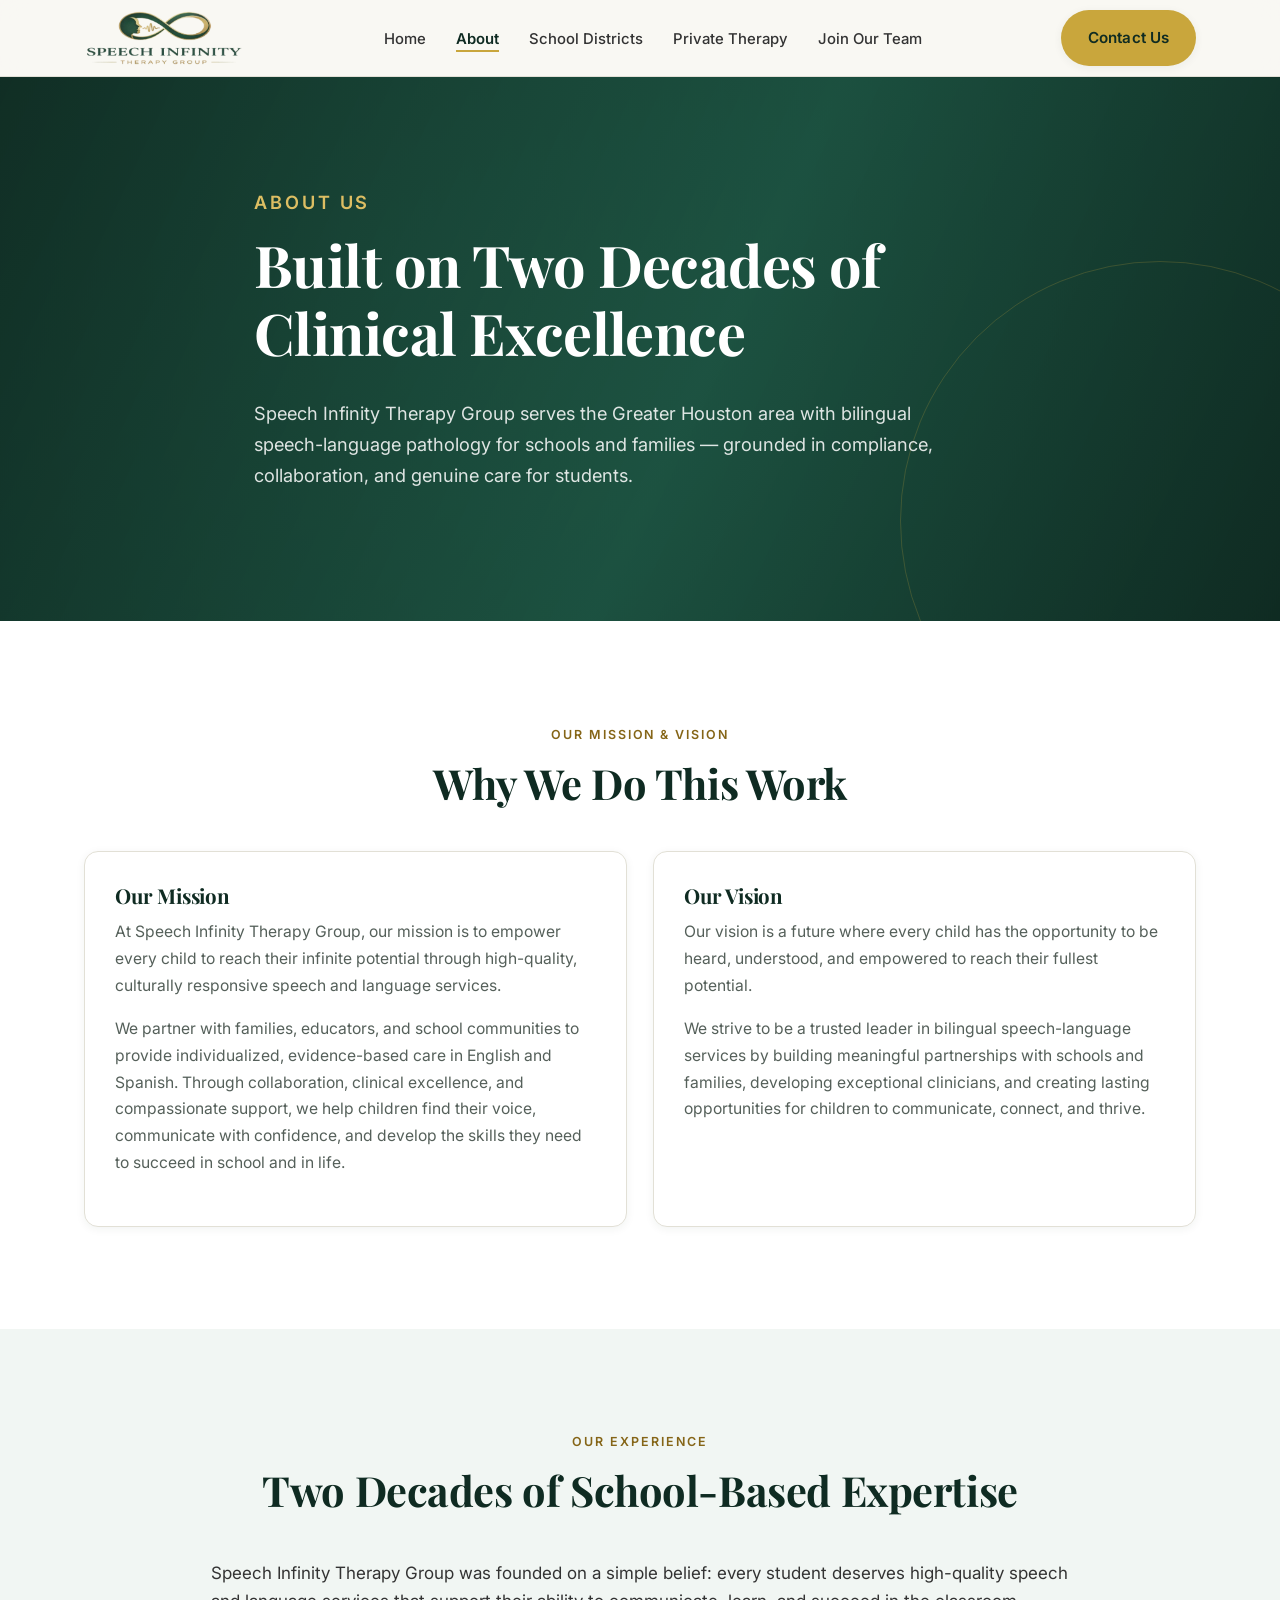
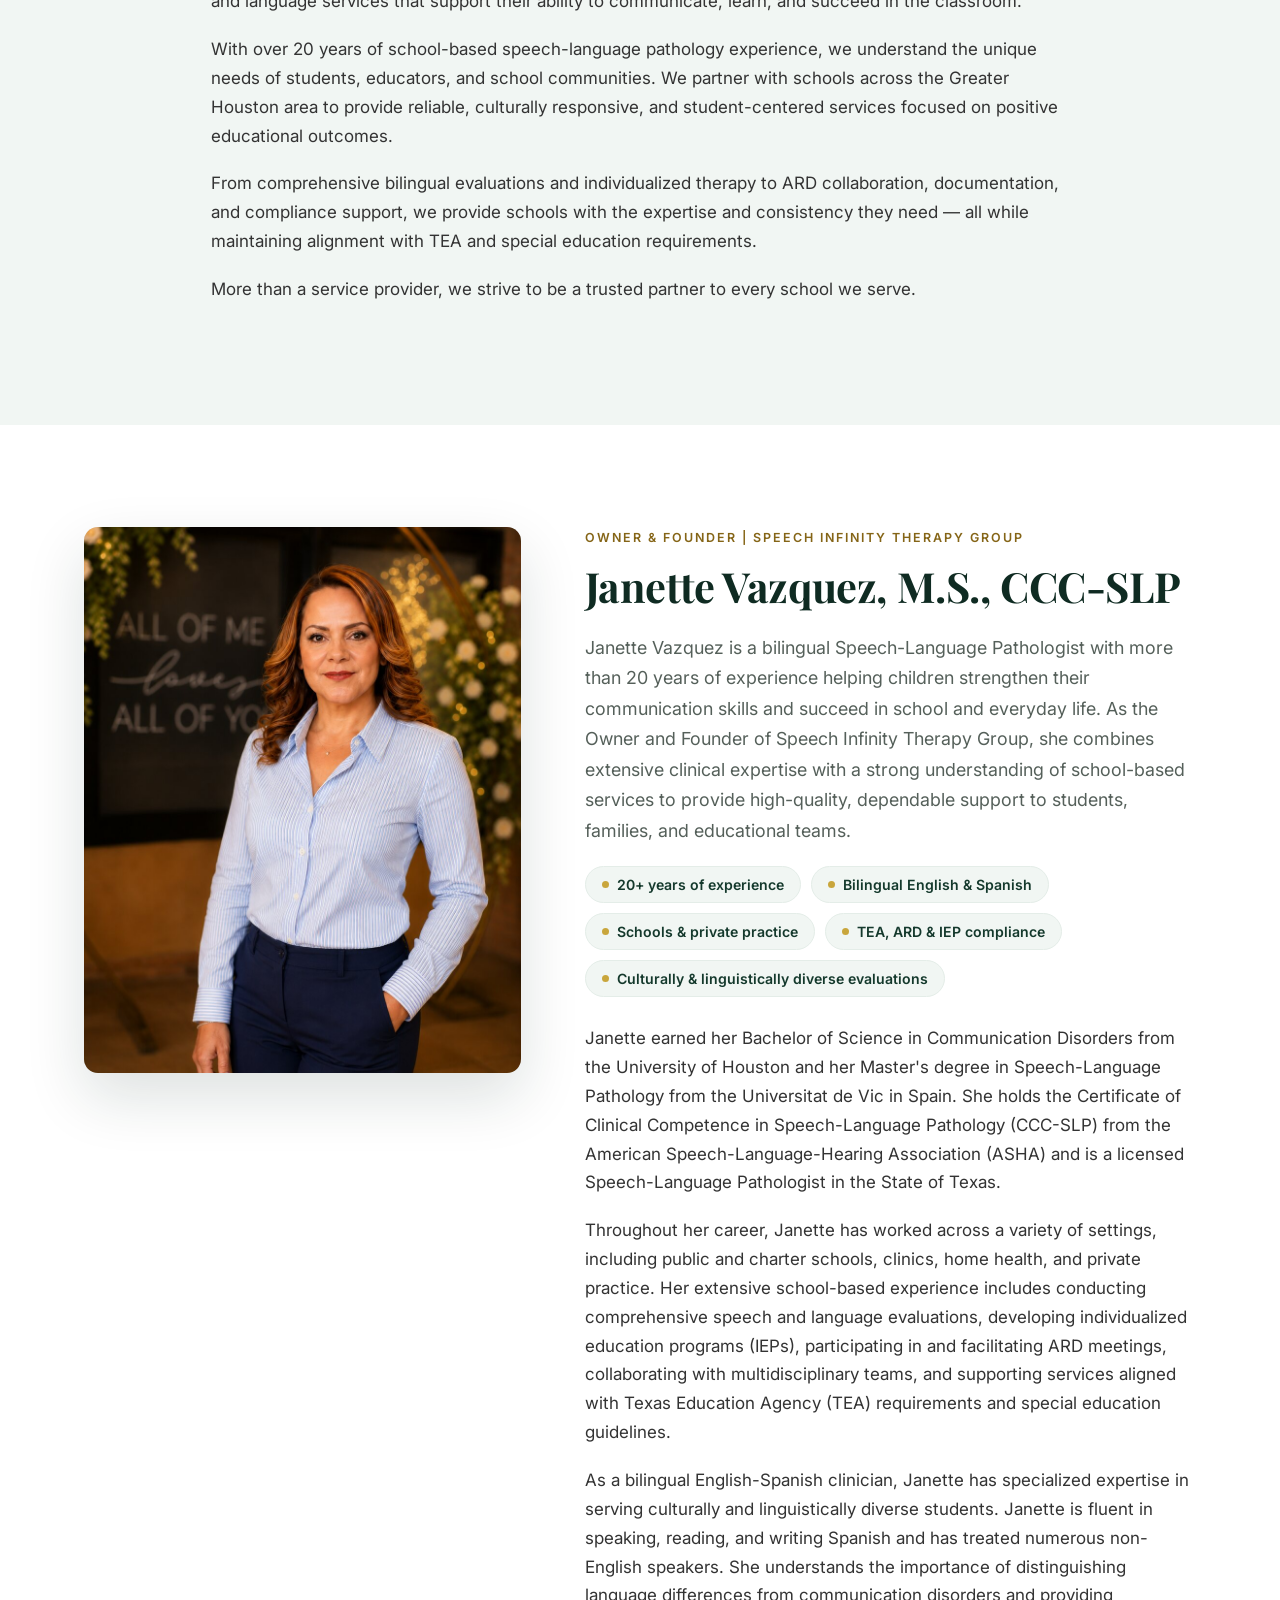
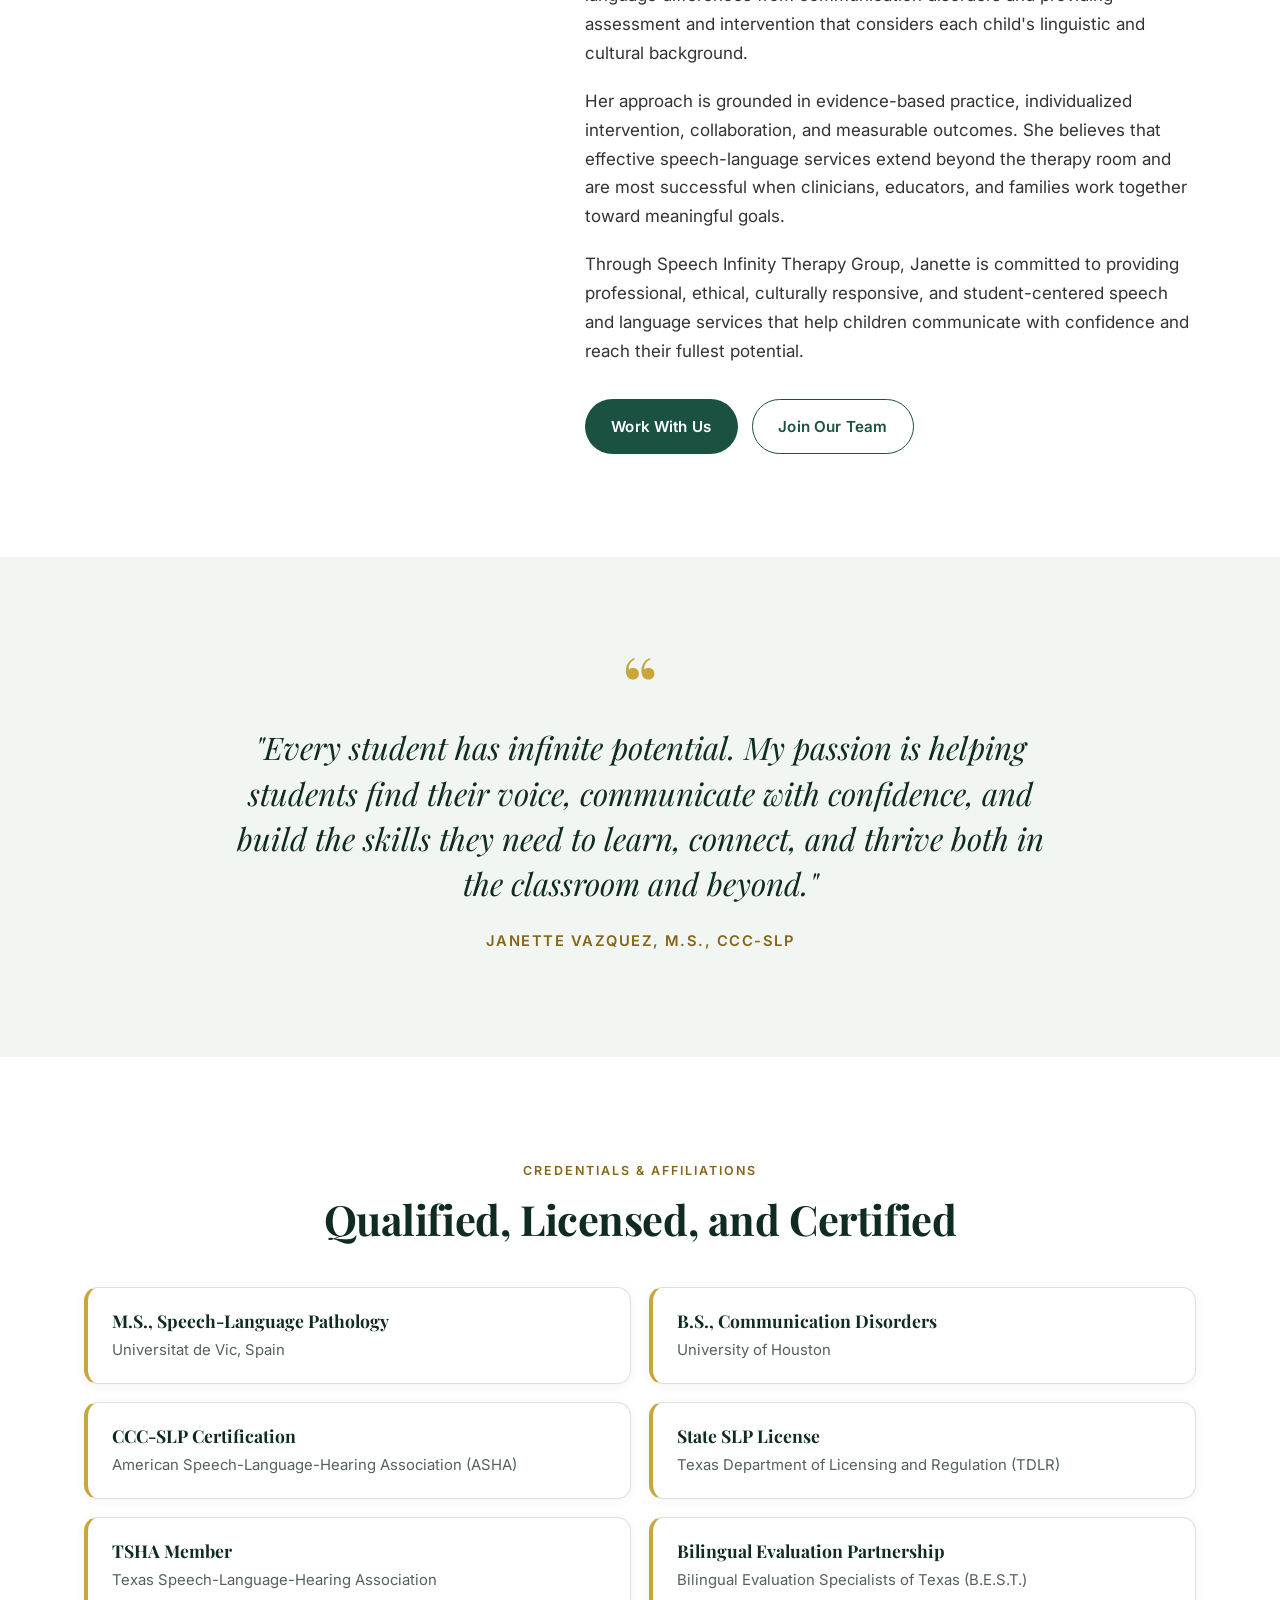
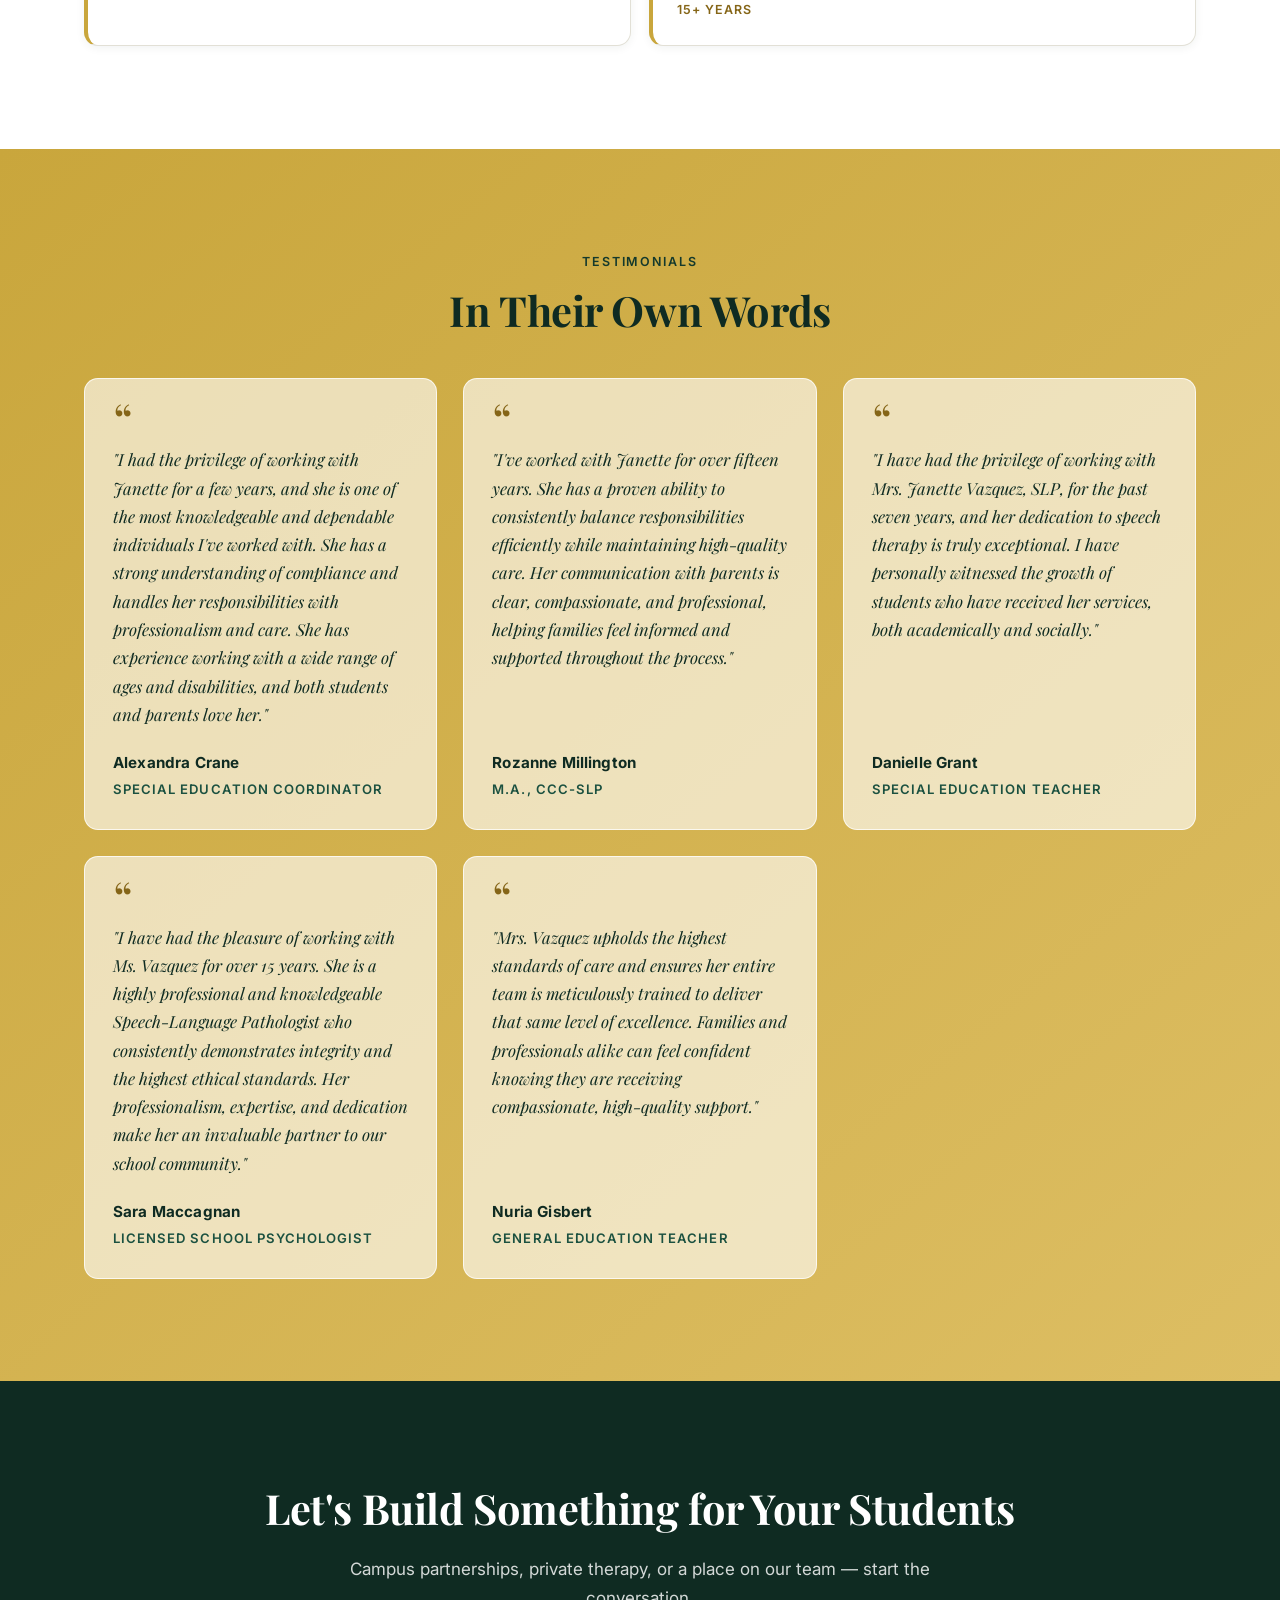
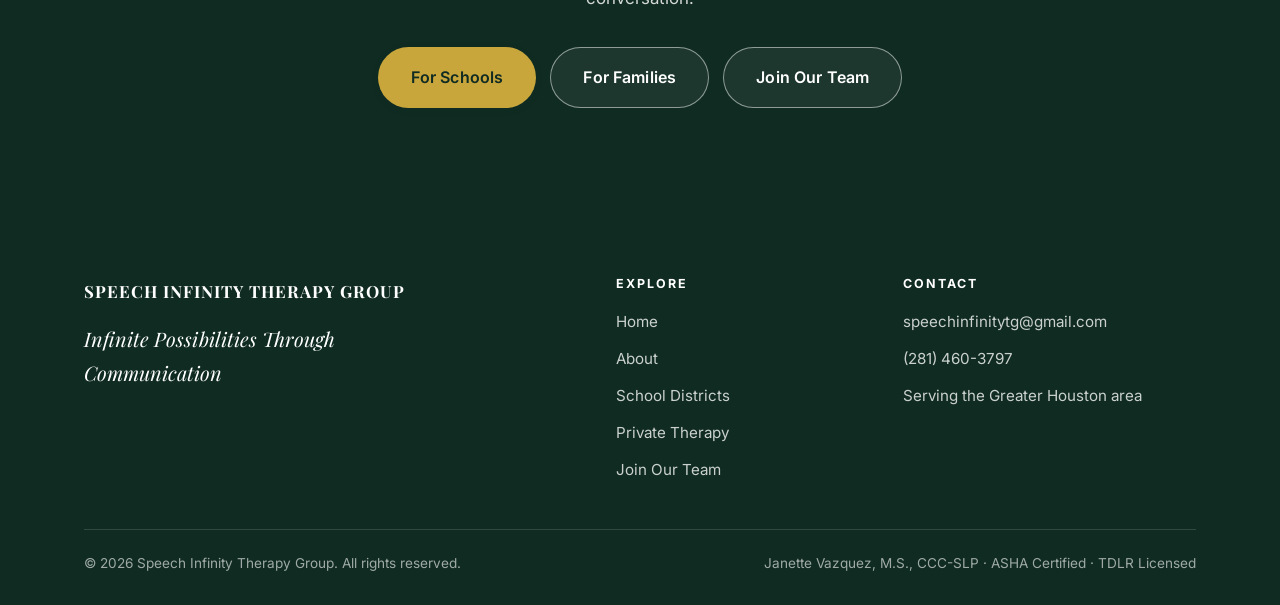
==== about.html @ bcc9a024 "Polish the About page and fix site-wide accessibility defects Works through the client's About-page " ====
<!DOCTYPE html>
<html lang="en">
<head>
<meta charset="utf-8">
<meta name="viewport" content="width=device-width, initial-scale=1">
<title>About &amp; Meet the Founder | Speech Infinity Therapy Group</title>
<meta name="description" content="Meet Janette Vazquez, M.S., CCC-SLP — owner and founder of Speech Infinity Therapy Group, a bilingual speech-language pathologist with 20+ years of school and private practice experience in Houston.">
<link rel="canonical" href="https://speechinfinitytg.com/about.html">
<meta property="og:type" content="website">
<meta property="og:site_name" content="Speech Infinity Therapy Group">
<meta property="og:title" content="About &amp; Meet the Founder | Speech Infinity Therapy Group">
<meta property="og:description" content="Meet Janette Vazquez, M.S., CCC-SLP — owner and founder of Speech Infinity Therapy Group, a bilingual speech-language pathologist with 20+ years of school and private practice experience in Houston.">
<meta property="og:url" content="https://speechinfinitytg.com/about.html">
<meta property="og:image" content="https://speechinfinitytg.com/images/social-card.png">
<meta property="og:image:width" content="1200">
<meta property="og:image:height" content="630">
<meta property="og:locale" content="en_US">
<meta name="twitter:card" content="summary_large_image">
<meta name="twitter:title" content="About &amp; Meet the Founder | Speech Infinity Therapy Group">
<meta name="twitter:description" content="Meet Janette Vazquez, M.S., CCC-SLP — owner and founder of Speech Infinity Therapy Group, a bilingual speech-language pathologist with 20+ years of school and private practice experience in Houston.">
<meta name="twitter:image" content="https://speechinfinitytg.com/images/social-card.png">
<meta name="theme-color" content="#0F2B22">
<link rel="icon" href="images/favicon.png" type="image/png">
<link rel="apple-touch-icon" href="images/favicon.png">
<link rel="preconnect" href="https://fonts.googleapis.com">
<link rel="preconnect" href="https://fonts.gstatic.com" crossorigin>
<link href="https://fonts.googleapis.com/css2?family=Playfair+Display:wght@500;600;700&family=Inter:wght@400;500;600;700&display=swap" rel="stylesheet">
<link rel="stylesheet" href="css/style.css">
</head>
<body>

<a class="skip-link" href="#main">Skip to main content</a>

<header class="site-header">
  <div class="wrap nav">
    <a class="brand brand-logo" href="index.html">
      <img src="images/logo.png" alt="Speech Infinity Therapy Group">
      <span class="brand-text">
        <span class="brand-name">Speech Infinity</span>
        <span class="brand-sub">Therapy Group</span>
      </span>
    </a>
    <nav aria-label="Main"><ul class="nav-links" id="navLinks">
      <li><a href="index.html">Home</a></li>
      <li><a href="about.html" class="active" aria-current="page">About</a></li>
      <li><a href="schools.html">School Districts</a></li>
      <li><a href="private.html">Private Therapy</a></li>
      <li><a href="careers.html">Join Our Team</a></li>
      <li class="mobile-cta"><a href="schools.html#contact">Contact Us</a></li>
    </ul></nav>
    <div class="nav-cta">
      <a href="schools.html#contact" class="btn btn-gold">Contact Us</a>
      <button class="hamburger" id="hamburger" aria-label="Toggle navigation" aria-expanded="false">
        <span></span><span></span><span></span>
      </button>
    </div>
  </div>
</header>

<main id="main" tabindex="-1">

  <section class="hero page-hero">
    <div class="wrap hero-inner">
      <p class="eyebrow">About Us</p>
      <h1>Built on Two Decades of Clinical Excellence</h1>
      <p>Speech Infinity Therapy Group serves the Greater Houston area with bilingual speech-language pathology
        for schools and families — grounded in compliance, collaboration, and genuine care for students.</p>
    </div>
  </section>

  <!-- MISSION & VISION -->
  <section class="bg-white">
    <div class="wrap">
      <div class="section-head center">
        <p class="eyebrow">Our Mission &amp; Vision</p>
        <h2>Why We Do This Work</h2>
      </div>
      <div class="grid grid-2">
        <article class="card reveal">
          <h3>Our Mission</h3>
          <p>At Speech Infinity Therapy Group, our mission is to empower every child to reach their infinite
            potential through high-quality, culturally responsive speech and language services.</p>
          <p>We partner with families, educators, and school communities to provide individualized,
            evidence-based care in English and Spanish. Through collaboration, clinical excellence, and
            compassionate support, we help children find their voice, communicate with confidence, and develop
            the skills they need to succeed in school and in life.</p>
        </article>
        <article class="card reveal">
          <h3>Our Vision</h3>
          <p>Our vision is a future where every child has the opportunity to be heard, understood, and empowered
            to reach their fullest potential.</p>
          <p>We strive to be a trusted leader in bilingual speech-language services by building meaningful
            partnerships with schools and families, developing exceptional clinicians, and creating lasting
            opportunities for children to communicate, connect, and thrive.</p>
        </article>
      </div>
    </div>
  </section>

  <!-- SCHOOL-BASED EXPERTISE -->
  <section class="bg-mint">
    <div class="wrap">
      <div class="section-head center">
        <p class="eyebrow">Our Experience</p>
        <h2>Two Decades of School-Based Expertise</h2>
      </div>
      <div class="prose reveal">
        <p>Speech Infinity Therapy Group was founded on a simple belief: every student deserves high-quality
          speech and language services that support their ability to communicate, learn, and succeed in the
          classroom.</p>
        <p>With over 20 years of school-based speech-language pathology experience, we understand the unique
          needs of students, educators, and school communities. We partner with schools across the Greater
          Houston area to provide reliable, culturally responsive, and student-centered services focused on
          positive educational outcomes.</p>
        <p>From comprehensive bilingual evaluations and individualized therapy to ARD collaboration,
          documentation, and compliance support, we provide schools with the expertise and consistency they
          need — all while maintaining alignment with TEA and special education requirements.</p>
        <p>More than a service provider, we strive to be a trusted partner to every school we serve.</p>
      </div>
    </div>
  </section>

  <!-- FOUNDER SPOTLIGHT -->
  <section class="bg-white">
    <div class="wrap split split-top">
      <div class="portrait reveal">
        <img src="images/janette-vazquez-portrait.jpg" width="900" height="1125" loading="lazy" decoding="async" alt="Janette Vazquez, M.S., CCC-SLP, owner and founder of Speech Infinity Therapy Group">
      </div>
      <div class="reveal">
        <p class="eyebrow">Owner &amp; Founder | Speech Infinity Therapy Group</p>
        <h2>Janette Vazquez, M.S., CCC-SLP</h2>
        <p class="lede">Janette Vazquez is a bilingual Speech-Language Pathologist with more than 20 years of
          experience helping children strengthen their communication skills and succeed in school and everyday
          life. As the Owner and Founder of Speech Infinity Therapy Group, she combines extensive clinical
          expertise with a strong understanding of school-based services to provide high-quality, dependable
          support to students, families, and educational teams.</p>
        <ul class="cred-highlights">
          <li>20+ years of experience</li>
          <li>Bilingual English &amp; Spanish</li>
          <li>Schools &amp; private practice</li>
          <li>TEA, ARD &amp; IEP compliance</li>
          <li>Culturally &amp; linguistically diverse evaluations</li>
        </ul>
        <p>Janette earned her Bachelor of Science in Communication Disorders from the University of Houston and
          her Master's degree in Speech-Language Pathology from the Universitat de Vic in Spain. She holds the
          Certificate of Clinical Competence in Speech-Language Pathology (CCC-SLP) from the American
          Speech-Language-Hearing Association (ASHA) and is a licensed Speech-Language Pathologist in the State
          of Texas.</p>
        <p>Throughout her career, Janette has worked across a variety of settings, including public and charter
          schools, clinics, home health, and private practice. Her extensive school-based experience includes
          conducting comprehensive speech and language evaluations, developing individualized education programs
          (IEPs), participating in and facilitating ARD meetings, collaborating with multidisciplinary teams, and
          supporting services aligned with Texas Education Agency (TEA) requirements and special education
          guidelines.</p>
        <p>As a bilingual English-Spanish clinician, Janette has specialized expertise in serving culturally and
          linguistically diverse students. Janette is fluent in speaking, reading, and writing Spanish and has
          treated numerous non-English speakers. She understands the importance of distinguishing language
          differences from communication disorders and providing assessment and intervention that considers each
          child's linguistic and cultural background.</p>
        <p>Her approach is grounded in evidence-based practice, individualized intervention, collaboration, and
          measurable outcomes. She believes that effective speech-language services extend beyond the therapy
          room and are most successful when clinicians, educators, and families work together toward meaningful
          goals.</p>
        <p>Through Speech Infinity Therapy Group, Janette is committed to providing professional, ethical,
          culturally responsive, and student-centered speech and language services that help children communicate
          with confidence and reach their fullest potential.</p>
        <div class="hero-ctas">
          <a href="schools.html#contact" class="btn btn-green">Work With Us</a>
          <a href="careers.html" class="btn btn-outline">Join Our Team</a>
        </div>
      </div>
    </div>
  </section>

  <!-- QUOTE -->
  <section class="bg-mint">
    <div class="wrap quote">
      <blockquote>"Every student has infinite potential. My passion is helping students find their voice,
        communicate with confidence, and build the skills they need to learn, connect, and thrive both in the
        classroom and beyond."</blockquote>
      <cite>Janette Vazquez, M.S., CCC-SLP</cite>
    </div>
  </section>

  <!-- CREDENTIALS -->
  <section class="bg-white">
    <div class="wrap">
      <div class="section-head center">
        <p class="eyebrow">Credentials &amp; Affiliations</p>
        <h2>Qualified, Licensed, and Certified</h2>
      </div>
      <ul class="creds">
        <li class="reveal">
          <span class="cred-name">M.S., Speech-Language Pathology</span>
          <span class="cred-issuer">Universitat de Vic, Spain</span>
        </li>
        <li class="reveal">
          <span class="cred-name">B.S., Communication Disorders</span>
          <span class="cred-issuer">University of Houston</span>
        </li>
        <li class="reveal">
          <span class="cred-name">CCC-SLP Certification</span>
          <span class="cred-issuer">American Speech-Language-Hearing Association (ASHA)</span>
        </li>
        <li class="reveal">
          <span class="cred-name">State SLP License</span>
          <span class="cred-issuer">Texas Department of Licensing and Regulation (TDLR)</span>
        </li>
        <li class="reveal">
          <span class="cred-name">TSHA Member</span>
          <span class="cred-issuer">Texas Speech-Language-Hearing Association</span>
        </li>
        <li class="reveal">
          <span class="cred-name">Bilingual Evaluation Partnership</span>
          <span class="cred-issuer">Bilingual Evaluation Specialists of Texas (B.E.S.T.)</span>
          <span class="cred-note">15+ years</span>
        </li>
      </ul>
    </div>
  </section>

  <!-- TESTIMONIALS -->
  <section id="testimonials" class="bg-gold">
    <div class="wrap">
      <div class="section-head center">
        <p class="eyebrow">Testimonials</p>
        <h2>In Their Own Words</h2>
      </div>
      <div class="testimonial-grid">
        <blockquote class="testimonial reveal">
          <p>"I had the privilege of working with Janette for a few years, and she is one of the most knowledgeable
            and dependable individuals I've worked with. She has a strong understanding of compliance and handles
            her responsibilities with professionalism and care. She has experience working with a wide range of
            ages and disabilities, and both students and parents love her."</p>
          <footer><span class="t-name">Alexandra Crane</span><span class="t-role">Special Education Coordinator</span></footer>
        </blockquote>

        <blockquote class="testimonial reveal">
          <p>"I've worked with Janette for over fifteen years. She has a proven ability to consistently balance
            responsibilities efficiently while maintaining high-quality care. Her communication with parents is
            clear, compassionate, and professional, helping families feel informed and supported throughout the
            process."</p>
          <footer><span class="t-name">Rozanne Millington</span><span class="t-role">M.A., CCC-SLP</span></footer>
        </blockquote>

        <blockquote class="testimonial reveal">
          <p>"I have had the privilege of working with Mrs. Janette Vazquez, SLP, for the past seven years, and
            her dedication to speech therapy is truly exceptional. I have personally witnessed the growth of
            students who have received her services, both academically and socially."</p>
          <footer><span class="t-name">Danielle Grant</span><span class="t-role">Special Education Teacher</span></footer>
        </blockquote>

        <blockquote class="testimonial reveal">
          <p>"I have had the pleasure of working with Ms. Vazquez for over 15 years. She is a highly professional
            and knowledgeable Speech-Language Pathologist who consistently demonstrates integrity and the highest
            ethical standards. Her professionalism, expertise, and dedication make her an invaluable partner to
            our school community."</p>
          <footer><span class="t-name">Sara Maccagnan</span><span class="t-role">Licensed School Psychologist</span></footer>
        </blockquote>


        <blockquote class="testimonial reveal">
          <p>"Mrs. Vazquez upholds the highest standards of care and ensures her entire team is meticulously
            trained to deliver that same level of excellence. Families and professionals alike can feel confident
            knowing they are receiving compassionate, high-quality support."</p>
          <footer><span class="t-name">Nuria Gisbert</span><span class="t-role">General Education Teacher</span></footer>
        </blockquote>
      </div>
    </div>
  </section>

  <section class="bg-green cta-band">
    <div class="wrap">
      <h2>Let's Build Something for Your Students</h2>
      <p>Campus partnerships, private therapy, or a place on our team — start the conversation.</p>
      <div class="hero-ctas">
        <a href="schools.html#contact" class="btn btn-gold btn-lg">For Schools</a>
        <a href="private.html#contact" class="btn btn-ghost-light btn-lg">For Families</a>
        <a href="careers.html" class="btn btn-ghost-light btn-lg">Join Our Team</a>
      </div>
    </div>
  </section>

</main>

<footer class="site-footer">
  <div class="wrap">
    <div class="footer-grid">
      <div class="footer-brand">
        <span class="brand-name">Speech Infinity Therapy Group</span>
        <p class="footer-slogan">Infinite Possibilities Through Communication</p>
      </div>
      <div>
        <h2 class="footer-head">Explore</h2>
        <ul>
          <li><a href="index.html">Home</a></li>
          <li><a href="about.html">About</a></li>
          <li><a href="schools.html">School Districts</a></li>
          <li><a href="private.html">Private Therapy</a></li>
          <li><a href="careers.html">Join Our Team</a></li>
        </ul>
      </div>
      <div>
        <h2 class="footer-head">Contact</h2>
        <ul>
          <li><a href="mailto:speechinfinitytg@gmail.com">speechinfinitytg@gmail.com</a></li>
          <li><a href="tel:+12814603797">(281) 460-3797</a></li>
          <li>Serving the Greater Houston area</li>
        </ul>
      </div>
    </div>
    <div class="footer-bottom">
      <span>&copy; <span data-year></span> Speech Infinity Therapy Group. All rights reserved.</span>
      <span>Janette Vazquez, M.S., CCC-SLP · ASHA Certified · TDLR Licensed</span>
    </div>
  </div>
</footer>

<script src="js/main.js"></script>
<!-- Cloudflare Web Analytics -->
<script defer src="https://static.cloudflareinsights.com/beacon.min.js" data-cf-beacon='{"token": "REPLACE_WITH_CF_ANALYTICS_TOKEN"}'></script>
</body>
</html>
---- css/style.css ----
/* ============================================================
   Speech Infinity Therapy Group — global design system
   Green / Gold / Cream · serif headings · sans body
   ============================================================ */

:root {
  --green-900: #0F2B22;
  --green-800: #14392C;
  --green-700: #1B5140;
  --green-600: #256B54;
  --green-100: #E4EDE8;
  --green-050: #F1F6F3;

  /* lighter teal — used for the home hero */
  --teal-700: #1F6B63;
  --teal-600: #2A8079;
  --teal-500: #36978D;

  --gold-600: #A88326;
  /* --gold-600 is only 3.5:1 on white; this is the darkest brand gold that clears
     4.5:1 on white, cream, and mint, so all small gold text uses it */
  --gold-text: #856517;
  --gold-500: #C9A63C;
  --gold-400: #DDBE63;
  --gold-100: #F6EDD6;

  --cream: #F9F8F3;
  --white: #FFFFFF;
  --charcoal: #333333;
  --charcoal-soft: #55605A;
  --line: #E2E0D6;

  --serif: "Playfair Display", Georgia, "Times New Roman", serif;
  --sans: "Inter", -apple-system, BlinkMacSystemFont, "Segoe UI", Roboto, sans-serif;

  --wrap: 1160px;
  --radius: 14px;
  --shadow-sm: 0 2px 10px rgba(15, 43, 34, .06);
  --shadow-md: 0 10px 30px rgba(15, 43, 34, .10);
  --shadow-lg: 0 24px 60px rgba(15, 43, 34, .14);
  --ease: cubic-bezier(.22, .61, .36, 1);
}

/* ---------- reset ---------- */
*, *::before, *::after { box-sizing: border-box; }
html { scroll-behavior: smooth; -webkit-text-size-adjust: 100%; }
body {
  margin: 0;
  background: var(--cream);
  color: var(--charcoal);
  font-family: var(--sans);
  font-size: 17px;
  line-height: 1.7;
  -webkit-font-smoothing: antialiased;
}
img { max-width: 100%; display: block; }
a { color: var(--green-700); text-decoration: none; }
a:hover { color: var(--gold-text); }

/* Long unbroken strings (emails, organisation names) must never widen a column
   and start the page scrolling sideways. */
p, li, td, th, blockquote, footer, cite { overflow-wrap: break-word; }

/* ---------- focus visibility ----------
   Keyboard users need to see where they are. One ring, gold on light surfaces,
   flipped to cream where gold would sit on gold. */
:focus-visible {
  outline: 3px solid var(--gold-500);
  outline-offset: 3px;
  border-radius: 4px;
}
.bg-gold :focus-visible { outline-color: var(--green-900); }
.hero :focus-visible, .bg-green :focus-visible, .site-footer :focus-visible { outline-color: var(--gold-400); }

.skip-link {
  position: absolute;
  left: 12px;
  top: -60px;
  z-index: 200;
  background: var(--green-900);
  color: #fff;
  font-weight: 600;
  font-size: .95rem;
  padding: .7rem 1.2rem;
  border-radius: 0 0 10px 10px;
  transition: top .2s var(--ease);
}
.skip-link:focus { top: 0; color: #fff; }

h1, h2, h3, h4 {
  font-family: var(--serif);
  color: var(--green-900);
  line-height: 1.18;
  margin: 0 0 .55em;
  font-weight: 700;
  letter-spacing: -.01em;
}
h1 { font-size: clamp(2.2rem, 5vw, 3.6rem); }
h2 { font-size: clamp(1.75rem, 3.4vw, 2.6rem); }
h3 { font-size: 1.28rem; }
p  { margin: 0 0 1.1em; }

.wrap { width: 100%; max-width: var(--wrap); margin: 0 auto; padding: 0 24px; }
.center { text-align: center; }
.lede { font-size: 1.12rem; color: var(--charcoal-soft); max-width: 66ch; }
.center .lede { margin-left: auto; margin-right: auto; }

.eyebrow {
  font-family: var(--sans);
  font-size: .78rem;
  font-weight: 600;
  letter-spacing: .16em;
  text-transform: uppercase;
  color: var(--gold-text);
  margin: 0 0 .8rem;
}

section { padding: clamp(56px, 8vw, 104px) 0; }
.section-head { max-width: 760px; margin-bottom: 44px; }
.section-head.center { margin-left: auto; margin-right: auto; }

/* ---------- buttons ---------- */
.btn {
  display: inline-flex;
  align-items: center;
  justify-content: center;
  gap: .5rem;
  font-family: var(--sans);
  font-size: .95rem;
  font-weight: 600;
  letter-spacing: .01em;
  padding: .85rem 1.6rem;
  border-radius: 999px;
  border: 1.5px solid transparent;
  cursor: pointer;
  transition: transform .25s var(--ease), background .25s var(--ease),
              color .25s var(--ease), border-color .25s var(--ease), box-shadow .25s var(--ease);
}
.btn:hover { transform: translateY(-2px); }
.btn-gold { background: var(--gold-500); color: var(--green-900); box-shadow: var(--shadow-sm); }
.btn-gold:hover { background: var(--gold-400); color: var(--green-900); box-shadow: var(--shadow-md); }
.btn-green { background: var(--green-700); color: #fff; }
.btn-green:hover { background: var(--green-600); color: #fff; }
.btn-outline { border-color: var(--green-700); color: var(--green-700); background: transparent; }
.btn-outline:hover { background: var(--green-700); color: #fff; }
.btn-ghost-light { border-color: rgba(255,255,255,.5); color: #fff; background: rgba(255,255,255,.06); }
.btn-ghost-light:hover { background: #fff; color: var(--green-900); border-color: #fff; }
.btn-lg { padding: 1rem 2rem; font-size: 1rem; }

.textlink {
  font-weight: 600;
  font-size: .95rem;
  color: var(--green-700);
  display: inline-flex;
  align-items: center;
  gap: .4rem;
}
.textlink::after { content: "→"; transition: transform .25s var(--ease); }
.textlink:hover::after { transform: translateX(4px); }

/* ---------- header ---------- */
.site-header {
  position: sticky;
  top: 0;
  z-index: 100;
  background: rgba(249, 248, 243, .88);
  backdrop-filter: blur(12px);
  border-bottom: 1px solid var(--line);
}
.nav {
  display: flex;
  align-items: center;
  justify-content: space-between;
  gap: 24px;
  min-height: 76px;
}
.brand { display: flex; align-items: center; gap: .7rem; }
.brand img, .brand svg { height: 46px; width: auto; }
/* client-supplied logo already contains the wordmark — show it alone */
.brand.brand-logo { gap: 0; }
.brand.brand-logo img { height: 58px; }
.brand.brand-logo .brand-text { display: none; }
.brand-text { display: flex; flex-direction: column; line-height: 1.05; }
.brand-name {
  font-family: var(--serif);
  font-size: 1.05rem;
  font-weight: 700;
  letter-spacing: .06em;
  color: var(--green-900);
  text-transform: uppercase;
}
.brand-sub {
  font-size: .62rem;
  letter-spacing: .22em;
  text-transform: uppercase;
  color: var(--gold-text);
  font-weight: 600;
}
.nav-links { display: flex; align-items: center; gap: 30px; list-style: none; margin: 0; padding: 0; }
.nav-links .mobile-cta { display: none; } /* duplicates the header button on desktop */
.nav-links a {
  font-size: .93rem;
  font-weight: 500;
  color: var(--charcoal);
  position: relative;
  padding: 4px 0;
}
.nav-links a::after {
  content: "";
  position: absolute;
  left: 0; bottom: 0;
  height: 2px; width: 0;
  background: var(--gold-500);
  transition: width .28s var(--ease);
}
.nav-links a:hover::after, .nav-links a.active::after { width: 100%; }
.nav-links a.active { color: var(--green-900); font-weight: 600; }
.nav-cta { display: flex; align-items: center; gap: 14px; }

.hamburger {
  display: none;
  background: none;
  border: 0;
  /* 44x44 minimum so the tap target clears the accessibility floor */
  width: 44px;
  height: 44px;
  padding: 8px;
  cursor: pointer;
}
.hamburger span {
  display: block;
  width: 24px; height: 2px;
  background: var(--green-900);
  margin: 5px 0;
  transition: transform .3s var(--ease), opacity .2s var(--ease);
}
.hamburger.open span:nth-child(1) { transform: translateY(7px) rotate(45deg); }
.hamburger.open span:nth-child(2) { opacity: 0; }
.hamburger.open span:nth-child(3) { transform: translateY(-7px) rotate(-45deg); }

/* ---------- hero ---------- */
.hero {
  position: relative;
  color: #fff;
  padding: clamp(90px, 13vw, 150px) 0 clamp(80px, 11vw, 130px);
  background:
    linear-gradient(115deg, rgba(15,43,34,.92) 0%, rgba(27,81,64,.80) 55%, rgba(15,43,34,.90) 100%),
    var(--hero-img, radial-gradient(circle at 30% 30%, #2c6d57, #0F2B22));
  background-size: cover;
  background-position: center;
  overflow: hidden;
}
.hero::after {
  content: "";
  position: absolute;
  right: -140px; bottom: -160px;
  width: 520px; height: 520px;
  border: 1.5px solid rgba(201, 166, 60, .22);
  border-radius: 50%;
  pointer-events: none;
}
.hero h1, .hero h2 { color: #fff; }
.hero .eyebrow { color: var(--gold-400); }
.hero p { color: rgba(255,255,255,.86); font-size: 1.14rem; max-width: 62ch; }
.hero-inner { position: relative; z-index: 1; max-width: 820px; }
.hero-ctas { display: flex; flex-wrap: wrap; gap: 14px; margin-top: 34px; }

.page-hero { padding: clamp(70px, 9vw, 110px) 0; }
.page-hero p { max-width: 64ch; }

/* home hero — lighter teal treatment */
.hero-home {
  background:
    linear-gradient(115deg, rgba(31,107,99,.94) 0%, rgba(54,151,141,.86) 55%, rgba(31,107,99,.94) 100%),
    var(--hero-img, radial-gradient(circle at 30% 30%, #3AA79B, #1F6B63));
}
.hero-home::after { border-color: rgba(255, 255, 255, .30); }
.hero-home .eyebrow { color: #F3E3B4; }
.hero-home p { color: rgba(255,255,255,.92); }
.hero-home .hero-tags {
  margin: 22px 0 0;
  color: #F3E3B4;
  font-weight: 600;
  font-size: 1rem;
  letter-spacing: .02em;
}
.hero-home h1 .accent {
  display: block;
  font-size: .46em;
  font-family: var(--sans);
  font-weight: 700;
  letter-spacing: .12em;
  text-transform: uppercase;
  color: #F3E3B4;
  margin-top: .7rem;
}

/* ---------- generic surfaces ---------- */
.bg-white { background: var(--white); }
.bg-mint  { background: var(--green-050); }
.bg-green { background: var(--green-900); color: rgba(255,255,255,.85); }
.bg-green h2, .bg-green h3 { color: #fff; }
.bg-gold  { background: linear-gradient(140deg, var(--gold-500), var(--gold-400)); }
.bg-gold h2, .bg-gold h3 { color: var(--green-900); }
/* gold-on-gold is unreadable — the eyebrow goes dark on this surface */
.bg-gold .eyebrow { color: var(--green-800); }

.grid { display: grid; gap: 26px; }
.grid-2 { grid-template-columns: repeat(2, 1fr); }
.grid-3 { grid-template-columns: repeat(3, 1fr); }

.card {
  background: var(--white);
  border: 1px solid var(--line);
  border-radius: var(--radius);
  padding: 32px 30px;
  box-shadow: var(--shadow-sm);
  transition: transform .3s var(--ease), box-shadow .3s var(--ease), border-color .3s var(--ease);
  display: flex;
  flex-direction: column;
}
.card:hover { transform: translateY(-5px); box-shadow: var(--shadow-md); border-color: var(--gold-400); }
.card p { color: var(--charcoal-soft); font-size: .98rem; }
.card .textlink { margin-top: auto; padding-top: 10px; }

.icon-badge {
  width: 52px; height: 52px;
  border-radius: 14px;
  background: var(--green-050);
  border: 1px solid var(--green-100);
  display: grid;
  place-items: center;
  margin-bottom: 18px;
  color: var(--green-700);
}
.icon-badge svg { width: 26px; height: 26px; stroke: currentColor; fill: none; stroke-width: 1.6; }

/* split (image + text) */
.split { display: grid; grid-template-columns: minmax(0, 5fr) minmax(0, 7fr); gap: clamp(28px, 5vw, 64px); align-items: center; }
/* long-form bio: keep the portrait pinned at the top of the text column */
.split.split-top { align-items: start; }
.split.split-top .portrait { position: sticky; top: 100px; }
.split.reverse > :first-child { order: 2; }
/* without this a fixed-width child (the Turnstile widget) widens the whole column */
.split > * { min-width: 0; }
.portrait {
  border-radius: var(--radius);
  overflow: hidden;
  box-shadow: var(--shadow-lg);
  background: var(--green-100);
  aspect-ratio: 4 / 5;
}
.portrait img { width: 100%; height: 100%; object-fit: cover; }

/* prose block (long-form copy) */
.prose { max-width: 78ch; margin: 0 auto; }
.prose p { color: var(--charcoal); }

/* checklist */
.checklist { list-style: none; margin: 0; padding: 0; display: grid; gap: 16px; }
.checklist li { position: relative; padding-left: 40px; color: var(--charcoal); }
.checklist li::before {
  content: "";
  position: absolute; left: 0; top: 3px;
  width: 24px; height: 24px;
  border-radius: 50%;
  background: var(--gold-100);
  border: 1px solid var(--gold-400);
}
.checklist li::after {
  content: "";
  position: absolute; left: 8px; top: 10px;
  width: 8px; height: 4px;
  border-left: 2px solid var(--gold-600);
  border-bottom: 2px solid var(--gold-600);
  transform: rotate(-45deg);
}
.checklist strong { display: block; color: var(--green-900); font-family: var(--serif); font-size: 1.05rem; }

/* credibility pills — the founder's headline qualifications, pulled out of the
   bio so they register before anyone reads six paragraphs */
.cred-highlights {
  list-style: none;
  margin: 0 0 1.6em;
  padding: 0;
  display: flex;
  flex-wrap: wrap;
  gap: 10px;
}
.cred-highlights li {
  display: inline-flex;
  align-items: center;
  gap: .5rem;
  background: var(--green-050);
  border: 1px solid var(--green-100);
  border-radius: 999px;
  padding: .5rem 1rem;
  font-size: .88rem;
  font-weight: 600;
  color: var(--green-800);
  line-height: 1.35;
}
/* the dot is decoration, not information — the label carries the meaning */
.cred-highlights li::before {
  content: "";
  flex: none;
  width: 7px;
  height: 7px;
  border-radius: 50%;
  background: var(--gold-500);
}

/* credentials — a card list rather than a table, so nothing scrolls sideways
   on a phone and the credential reads above its issuing body */
.creds {
  list-style: none;
  margin: 0;
  padding: 0;
  display: grid;
  grid-template-columns: repeat(2, minmax(0, 1fr));
  gap: 18px;
}
.creds li {
  background: var(--white);
  border: 1px solid var(--line);
  border-left: 4px solid var(--gold-500);
  border-radius: var(--radius);
  padding: 22px 24px;
  box-shadow: var(--shadow-sm);
}
.creds .cred-name {
  display: block;
  font-family: var(--serif);
  font-size: 1.1rem;
  font-weight: 700;
  color: var(--green-900);
  line-height: 1.3;
  margin-bottom: 6px;
}
.creds .cred-issuer {
  display: block;
  font-size: .93rem;
  color: var(--charcoal-soft);
  line-height: 1.5;
}
.creds .cred-note {
  display: inline-block;
  margin-top: 8px;
  font-size: .78rem;
  font-weight: 600;
  letter-spacing: .08em;
  text-transform: uppercase;
  color: var(--gold-text);
}

/* quote */
.quote { max-width: 860px; margin: 0 auto; text-align: center; }
.quote::before {
  content: "\201C";
  display: block;
  font-family: var(--serif);
  font-size: 5rem;
  line-height: .6;
  color: var(--gold-500);
  margin-bottom: 18px;
  font-weight: 600;
}
.quote blockquote {
  margin: 0 0 20px;
  font-family: var(--serif);
  font-size: clamp(1.3rem, 2.7vw, 1.95rem);
  line-height: 1.45;
  color: var(--green-900);
  font-style: italic;
}
.quote cite { font-style: normal; font-weight: 600; font-size: .92rem; letter-spacing: .1em; text-transform: uppercase; color: var(--gold-text); }

/* testimonials */
.testimonial-grid { display: grid; grid-template-columns: repeat(3, 1fr); gap: 26px; }
.testimonial {
  background: rgba(255,255,255,.62);
  border: 1px solid rgba(255,255,255,.75);
  border-radius: var(--radius);
  padding: 28px;
  margin: 0;
  min-width: 0;
  display: flex;
  flex-direction: column;
}
.testimonial::before {
  content: "\201C";
  display: block;
  font-family: var(--serif);
  font-size: 3rem;
  line-height: .5;
  color: var(--gold-text);
  margin-bottom: 14px;
}
.testimonial p { font-family: var(--serif); font-style: italic; font-size: 1.04rem; color: var(--green-900); }
.testimonial footer { margin-top: auto; padding-top: 4px; }
.testimonial .t-name {
  display: block;
  font-size: .95rem;
  font-weight: 700;
  color: var(--green-900);
  letter-spacing: .01em;
}
.testimonial .t-role {
  display: block;
  font-size: .82rem;
  font-weight: 600;
  letter-spacing: .08em;
  text-transform: uppercase;
  color: var(--green-700);
  margin-top: 2px;
}

/* tables */
.table-wrap { overflow-x: auto; border: 1px solid var(--line); border-radius: var(--radius); background: var(--white); box-shadow: var(--shadow-sm); }
table { width: 100%; border-collapse: collapse; min-width: 560px; }
th, td { text-align: left; padding: 16px 22px; border-bottom: 1px solid var(--line); font-size: .97rem; vertical-align: top; }
thead th {
  background: var(--green-900);
  color: #fff;
  font-family: var(--sans);
  font-size: .78rem;
  letter-spacing: .12em;
  text-transform: uppercase;
  font-weight: 600;
  border-bottom: 0;
}
tbody tr:last-child td { border-bottom: 0; }
tbody tr:nth-child(even) { background: var(--green-050); }
td strong { color: var(--green-900); }
.rate { font-family: var(--serif); font-size: 1.25rem; color: var(--gold-text); font-weight: 700; white-space: nowrap; }

/* ---------- forms ---------- */
.form-panel {
  background: var(--white);
  border: 1px solid var(--line);
  border-radius: var(--radius);
  padding: clamp(20px, 4vw, 46px);
  box-shadow: var(--shadow-md);
}
.field { margin-bottom: 20px; }
.field label {
  display: block;
  font-size: .82rem;
  font-weight: 600;
  letter-spacing: .06em;
  text-transform: uppercase;
  color: var(--green-800);
  margin-bottom: 7px;
}
.field .req { color: var(--gold-text); }
input, select, textarea {
  width: 100%;
  font-family: var(--sans);
  font-size: 1rem;
  color: var(--charcoal);
  background: var(--cream);
  border: 1.5px solid var(--line);
  border-radius: 10px;
  padding: .8rem 1rem;
  transition: border-color .2s var(--ease), box-shadow .2s var(--ease), background .2s var(--ease);
}
textarea { min-height: 140px; resize: vertical; }
input:focus, select:focus, textarea:focus {
  outline: none;
  background: var(--white);
  border-color: var(--green-600);
  box-shadow: 0 0 0 4px rgba(37, 107, 84, .12);
}
input[type="file"] { padding: .65rem; background: var(--white); }
.field-row { display: grid; grid-template-columns: 1fr 1fr; gap: 20px; }
/* Honeypot — off-screen for sighted users, hidden from assistive tech.
   Bots that fill every field give themselves away. */
.hp {
  position: absolute;
  left: -9999px;
  width: 1px;
  height: 1px;
  opacity: 0;
  pointer-events: none;
}
.cf-turnstile { margin-top: 20px; max-width: 100%; overflow-x: auto; }

/* stacked contact links need a real tap target — they are not inline in a sentence */
.contact-link { display: inline-block; padding: 5px 0; }
.form-note { font-size: .84rem; color: var(--charcoal-soft); margin-top: 14px; }
.form-status { margin-top: 16px; font-size: .93rem; font-weight: 600; display: none; }
.form-status.ok { display: block; color: var(--green-700); }
.form-status.err { display: block; color: #A3392B; }

.radio-row { display: flex; gap: 22px; flex-wrap: wrap; }
.radio-row label {
  display: flex; align-items: center; gap: .5rem;
  text-transform: none; letter-spacing: 0; font-size: .98rem;
  font-weight: 500; color: var(--charcoal); margin: 0;
}
.radio-row input { width: auto; }

/* CTA band */
.cta-band { text-align: center; }
.cta-band h2 { color: #fff; }
.cta-band p { color: rgba(255,255,255,.82); max-width: 60ch; margin-inline: auto; }
.cta-band .hero-ctas { justify-content: center; }

/* ---------- footer ---------- */
.site-footer { background: var(--green-900); color: rgba(255,255,255,.78); padding: 66px 0 0; }
.footer-grid { display: grid; grid-template-columns: 2fr 1fr 1.2fr; gap: 44px; padding-bottom: 46px; }
.site-footer .footer-head {
  color: #fff;
  font-family: var(--sans);
  font-size: .78rem;
  letter-spacing: .16em;
  text-transform: uppercase;
  margin-bottom: 18px;
}
.site-footer a { color: rgba(255,255,255,.78); }
.site-footer a:hover { color: var(--gold-400); }
.site-footer ul { list-style: none; margin: 0; padding: 0; display: grid; gap: 11px; font-size: .95rem; }
.footer-slogan {
  font-family: var(--serif);
  font-style: italic;
  font-size: 1.25rem;
  color: #fff;
  margin: 16px 0 0;
  max-width: 30ch;
}
.footer-brand .brand-name { color: #fff; }
.footer-bottom {
  border-top: 1px solid rgba(255,255,255,.14);
  padding: 22px 0 30px;
  display: flex;
  justify-content: space-between;
  flex-wrap: wrap;
  gap: 10px;
  font-size: .85rem;
  color: rgba(255,255,255,.6);
}

/* ---------- scroll reveal ---------- */
.reveal { opacity: 0; transform: translateY(22px); transition: opacity .7s var(--ease), transform .7s var(--ease); }
.reveal.in { opacity: 1; transform: none; }

/* ---------- responsive ---------- */
@media (max-width: 940px) {
  .grid-3, .testimonial-grid { grid-template-columns: 1fr 1fr; }
  .creds { grid-template-columns: 1fr; }
  .footer-grid { grid-template-columns: 1fr 1fr; }
  .split { grid-template-columns: 1fr; }
  .split.reverse > :first-child { order: 0; }
  .portrait { max-width: 420px; aspect-ratio: 1 / 1; }
}
@media (max-width: 820px) {
  .hamburger { display: block; }
  .nav-cta .btn { display: none; }
  .nav-links {
    position: absolute;
    top: 100%; left: 0; right: 0;
    flex-direction: column;
    align-items: stretch;
    gap: 0;
    background: var(--cream);
    border-bottom: 1px solid var(--line);
    box-shadow: var(--shadow-md);
    max-height: 0;
    overflow: hidden;
    transition: max-height .35s var(--ease);
  }
  .nav-links.open { max-height: 460px; }
  .nav-links li { border-top: 1px solid var(--line); }
  .nav-links a { display: block; padding: 16px 24px; font-size: 1rem; }
  .nav-links a::after { display: none; }
  .nav-links .mobile-cta { display: block; }
  .nav-links .mobile-cta a { color: var(--gold-text); font-weight: 700; }
}
@media (max-width: 640px) {
  body { font-size: 16px; }
  .grid-2, .grid-3, .testimonial-grid, .field-row, .footer-grid, .creds { grid-template-columns: 1fr; }
  .hero-ctas .btn { width: 100%; }
}

@media (prefers-reduced-motion: reduce) {
  * { animation: none !important; transition: none !important; }
  .reveal { opacity: 1; transform: none; }
}
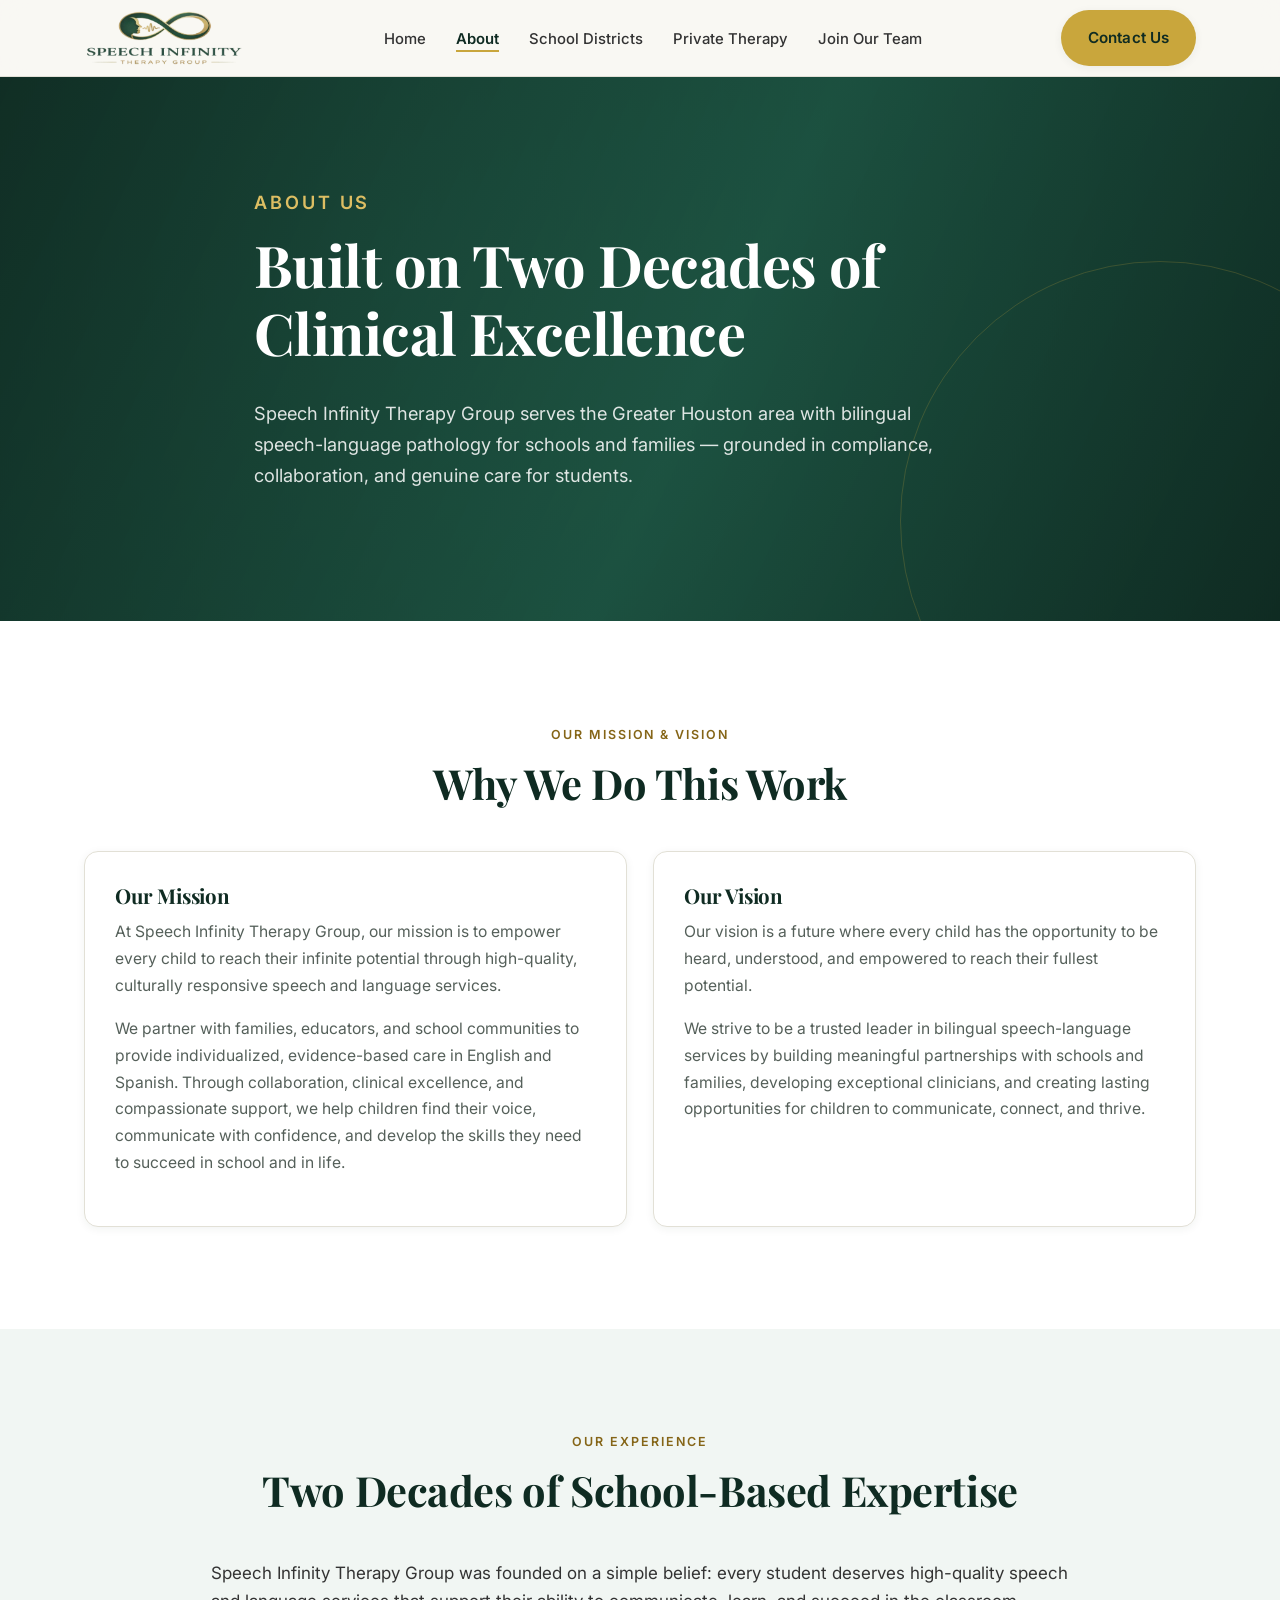
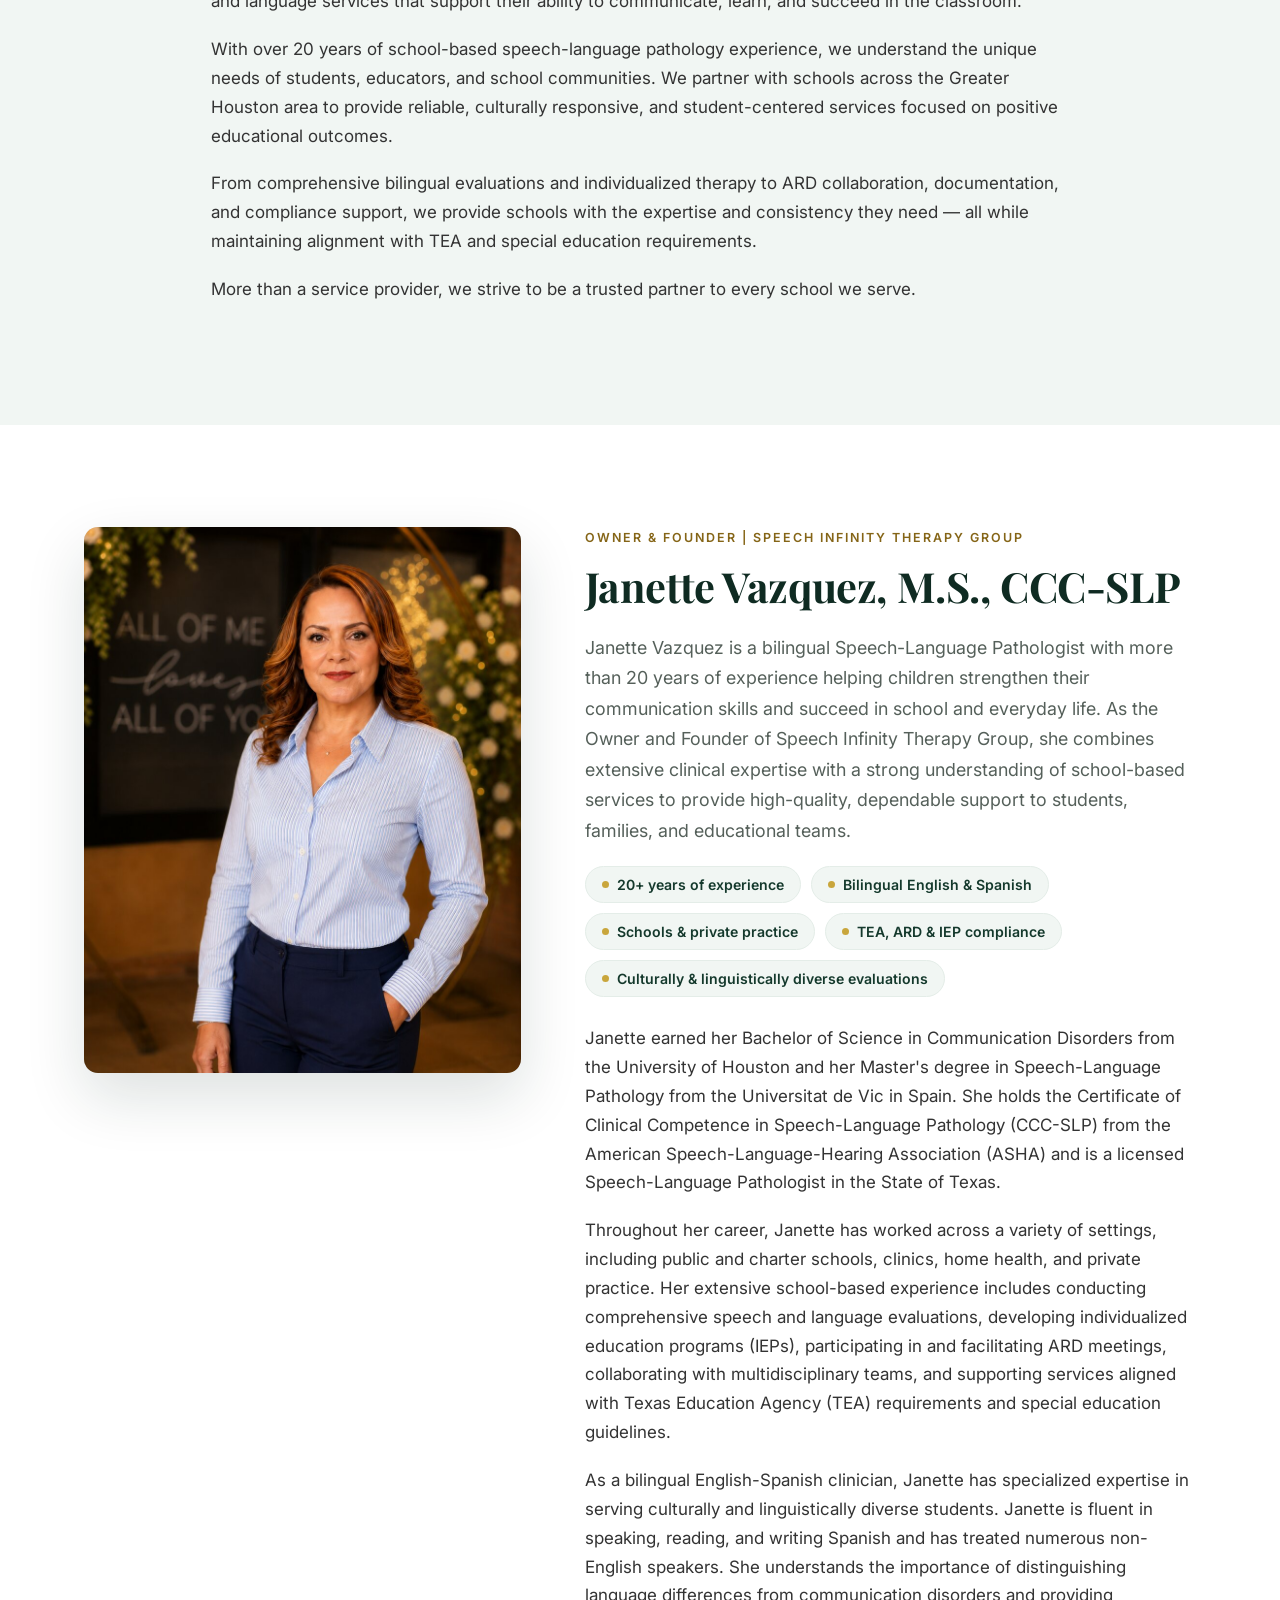
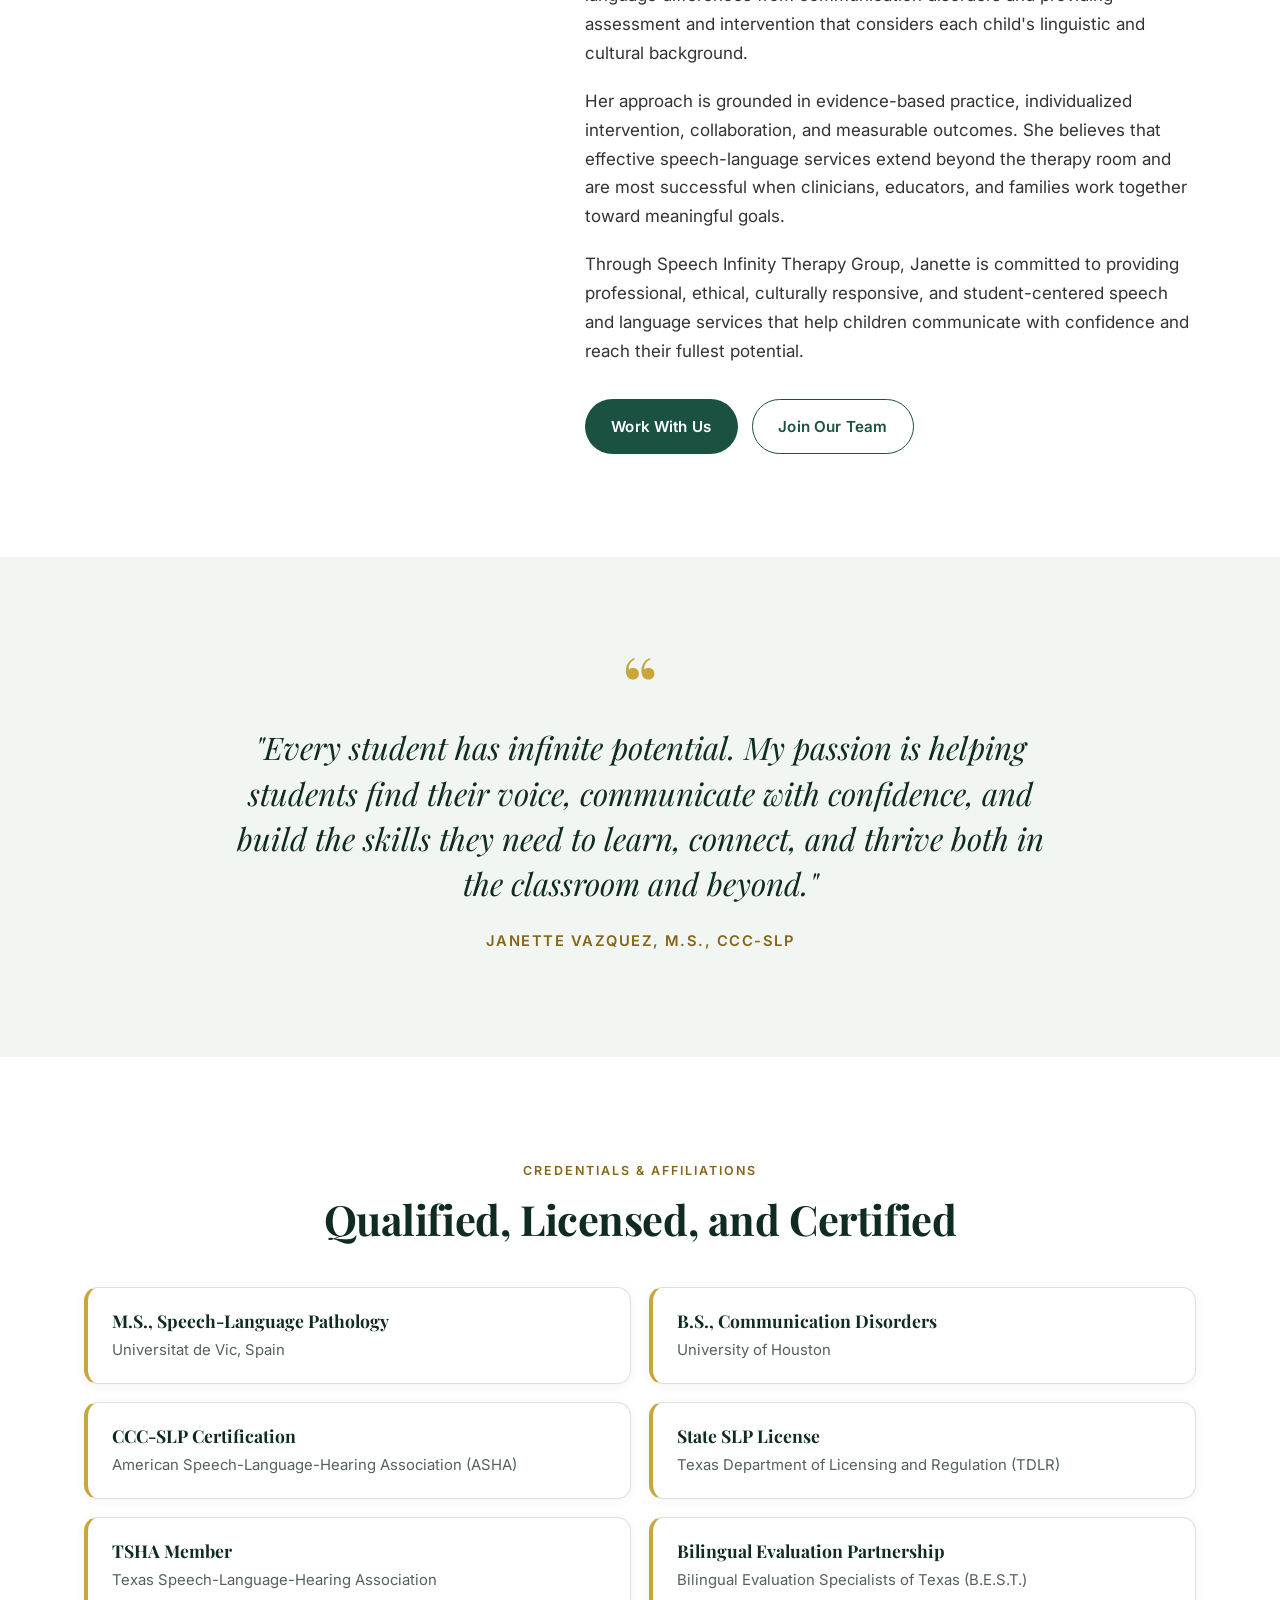
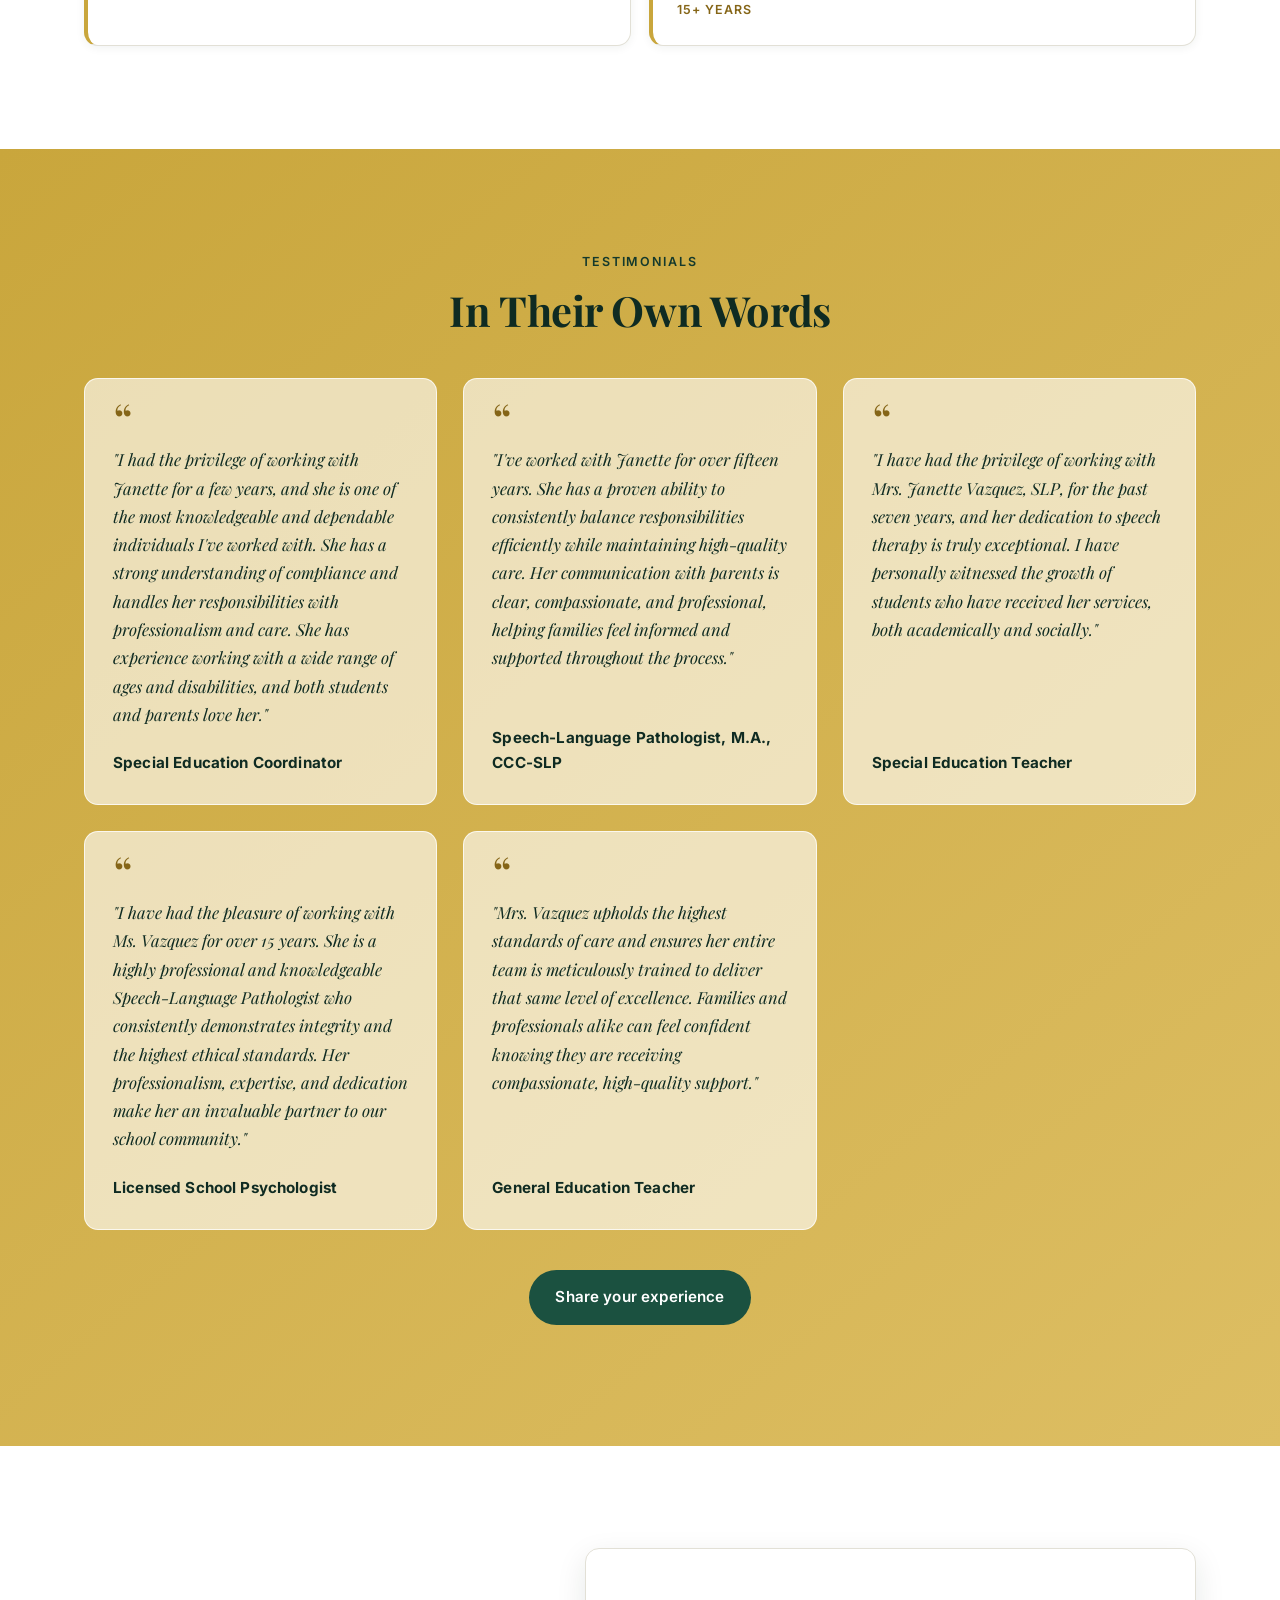
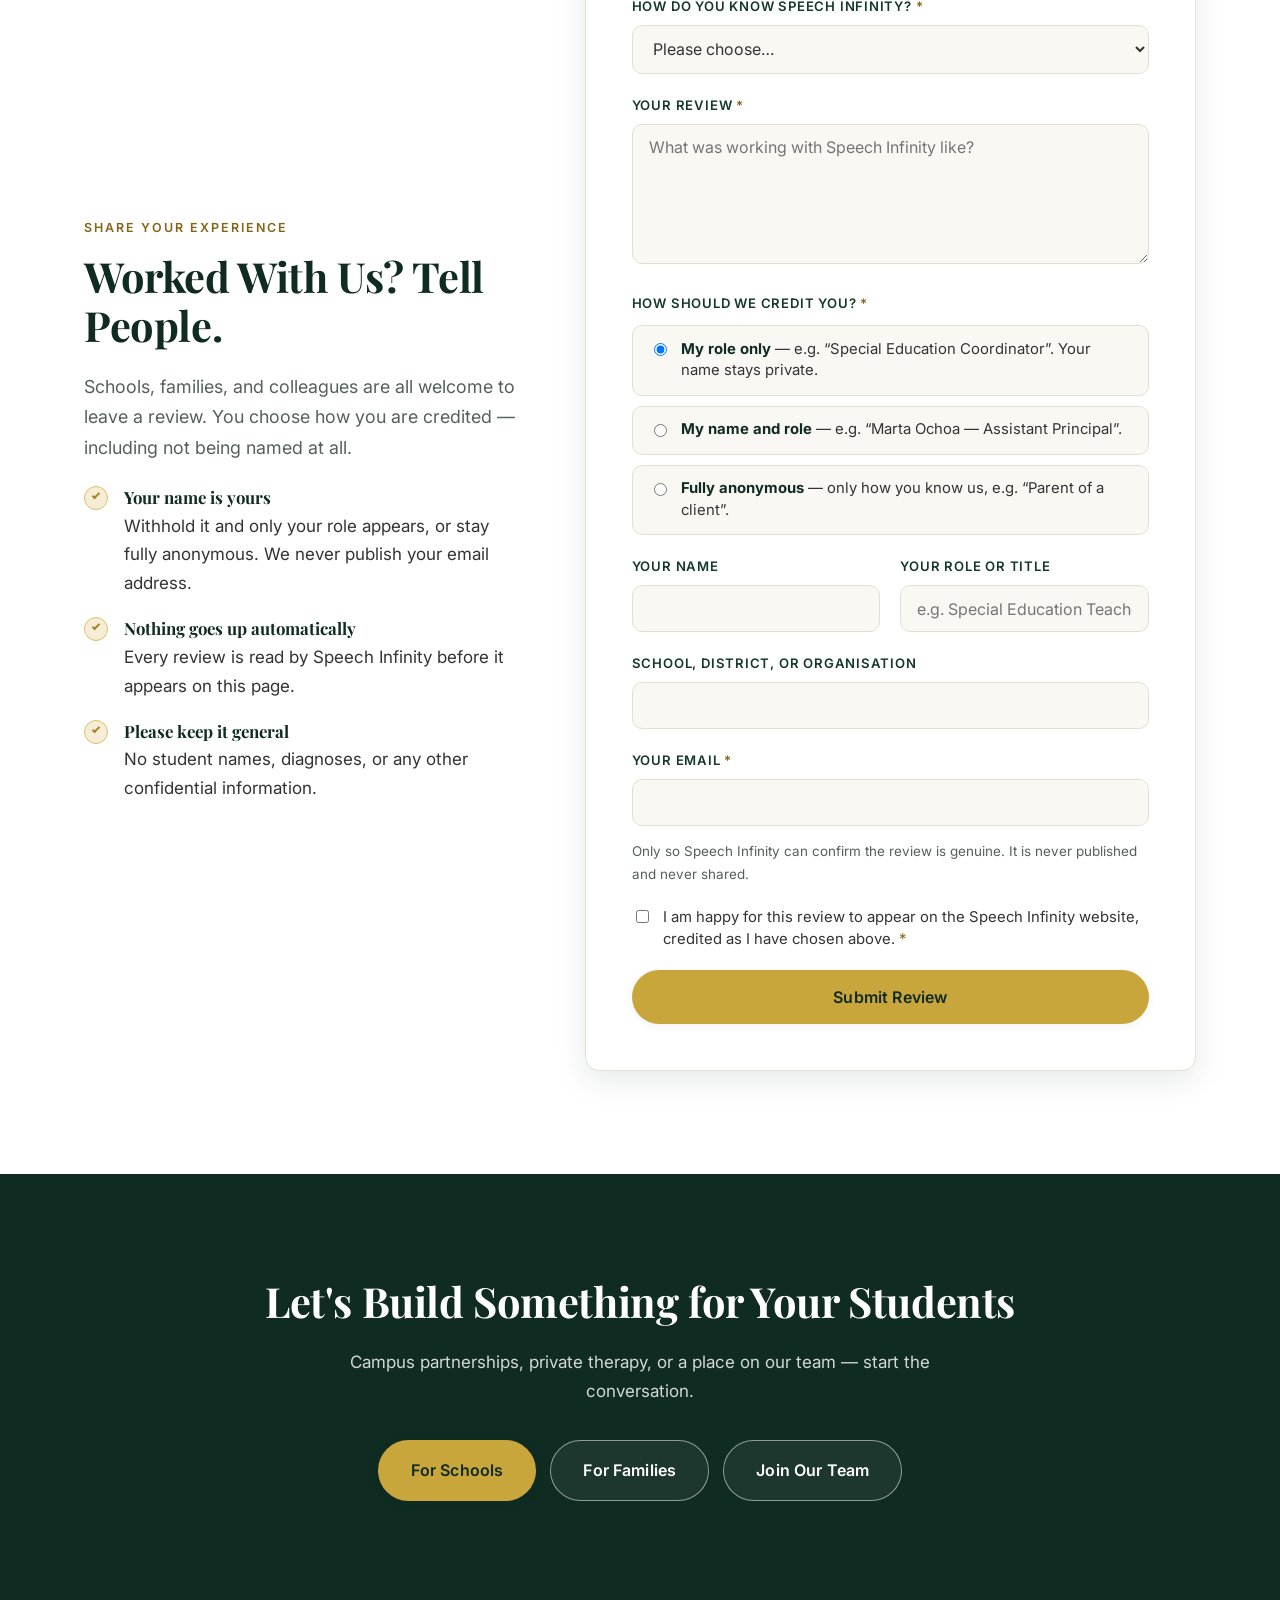
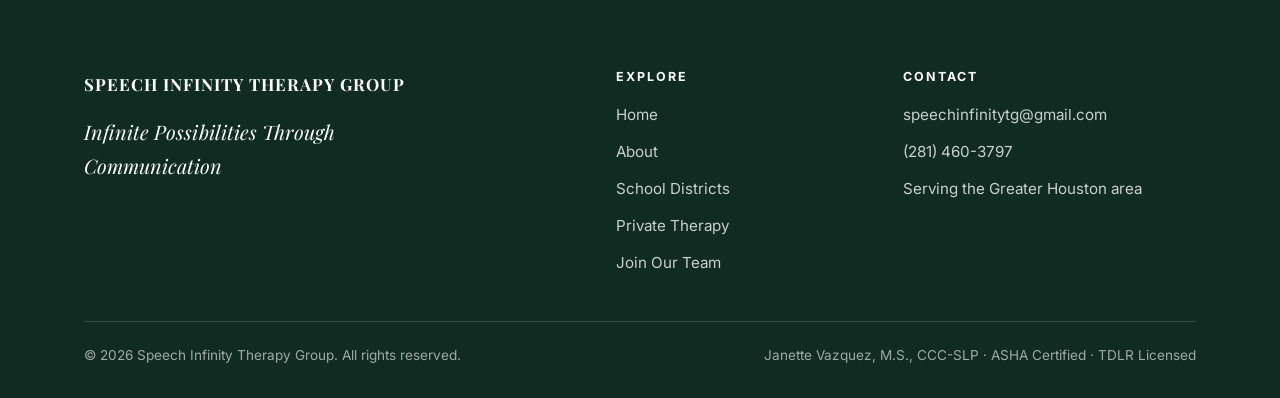
==== commit c03affe4: "Collect reviews from the site; anonymise the five existing ones The five testimonials named real peo" ====
--- a/about.html
+++ b/about.html
@@ -232,7 +232,7 @@
             and dependable individuals I've worked with. She has a strong understanding of compliance and handles
             her responsibilities with professionalism and care. She has experience working with a wide range of
             ages and disabilities, and both students and parents love her."</p>
-          <footer><span class="t-name">Alexandra Crane</span><span class="t-role">Special Education Coordinator</span></footer>
+          <footer><span class="t-attrib">Special Education Coordinator</span></footer>
         </blockquote>
 
         <blockquote class="testimonial reveal">
@@ -240,14 +240,14 @@
             responsibilities efficiently while maintaining high-quality care. Her communication with parents is
             clear, compassionate, and professional, helping families feel informed and supported throughout the
             process."</p>
-          <footer><span class="t-name">Rozanne Millington</span><span class="t-role">M.A., CCC-SLP</span></footer>
+          <footer><span class="t-attrib">Speech-Language Pathologist, M.A., CCC-SLP</span></footer>
         </blockquote>
 
         <blockquote class="testimonial reveal">
           <p>"I have had the privilege of working with Mrs. Janette Vazquez, SLP, for the past seven years, and
             her dedication to speech therapy is truly exceptional. I have personally witnessed the growth of
             students who have received her services, both academically and socially."</p>
-          <footer><span class="t-name">Danielle Grant</span><span class="t-role">Special Education Teacher</span></footer>
+          <footer><span class="t-attrib">Special Education Teacher</span></footer>
         </blockquote>
 
         <blockquote class="testimonial reveal">
@@ -255,7 +255,7 @@
             and knowledgeable Speech-Language Pathologist who consistently demonstrates integrity and the highest
             ethical standards. Her professionalism, expertise, and dedication make her an invaluable partner to
             our school community."</p>
-          <footer><span class="t-name">Sara Maccagnan</span><span class="t-role">Licensed School Psychologist</span></footer>
+          <footer><span class="t-attrib">Licensed School Psychologist</span></footer>
         </blockquote>
 
 
@@ -263,9 +263,109 @@
           <p>"Mrs. Vazquez upholds the highest standards of care and ensures her entire team is meticulously
             trained to deliver that same level of excellence. Families and professionals alike can feel confident
             knowing they are receiving compassionate, high-quality support."</p>
-          <footer><span class="t-name">Nuria Gisbert</span><span class="t-role">General Education Teacher</span></footer>
+          <footer><span class="t-attrib">General Education Teacher</span></footer>
         </blockquote>
       </div>
+
+      <!-- Reviews submitted through the form below and approved by the practice.
+           Rendered client-side; the section stays hidden if there are none. -->
+      <div class="testimonial-grid" id="communityReviews" data-reviews
+           data-endpoint="https://tc-forms.technicalcreations.workers.dev/r/speech-infinity"
+           hidden></div>
+
+      <p class="center" style="margin-top:40px">
+        <a href="#share" class="btn btn-green">Share your experience</a>
+      </p>
+    </div>
+  </section>
+
+  <!-- SUBMIT A REVIEW -->
+  <section id="share" class="bg-white">
+    <div class="wrap split">
+      <div class="reveal">
+        <p class="eyebrow">Share Your Experience</p>
+        <h2>Worked With Us? Tell People.</h2>
+        <p class="lede">Schools, families, and colleagues are all welcome to leave a review. You choose
+          how you are credited — including not being named at all.</p>
+        <ul class="checklist">
+          <li><strong>Your name is yours</strong>Withhold it and only your role appears, or stay fully
+            anonymous. We never publish your email address.</li>
+          <li><strong>Nothing goes up automatically</strong>Every review is read by Speech Infinity
+            before it appears on this page.</li>
+          <li><strong>Please keep it general</strong>No student names, diagnoses, or any other
+            confidential information.</li>
+        </ul>
+      </div>
+
+      <form class="form-panel reveal" data-form
+            data-success="Thank you. Your review has been sent to Speech Infinity for approval."
+            action="https://tc-forms.technicalcreations.workers.dev/r/speech-infinity" method="POST">
+        <input type="text" name="_gotcha" tabindex="-1" autocomplete="off" aria-hidden="true" class="hp">
+
+        <div class="field">
+          <label for="r-relationship">How do you know Speech Infinity? <span class="req">*</span></label>
+          <select id="r-relationship" name="relationship" required>
+            <option value="">Please choose…</option>
+            <option value="school">School or district partner</option>
+            <option value="family">Parent or family member</option>
+            <option value="colleague">Professional colleague</option>
+            <option value="other">Something else</option>
+          </select>
+        </div>
+
+        <div class="field">
+          <label for="r-quote">Your review <span class="req">*</span></label>
+          <textarea id="r-quote" name="quote" required minlength="40" maxlength="1200"
+                    placeholder="What was working with Speech Infinity like?"></textarea>
+        </div>
+
+        <fieldset class="field fieldset">
+          <legend>How should we credit you? <span class="req">*</span></legend>
+          <div class="radio-stack">
+            <label><input type="radio" name="display" value="role" checked>
+              <span><strong>My role only</strong> — e.g. “Special Education Coordinator”. Your name stays private.</span></label>
+            <label><input type="radio" name="display" value="name">
+              <span><strong>My name and role</strong> — e.g. “Marta Ochoa — Assistant Principal”.</span></label>
+            <label><input type="radio" name="display" value="anonymous">
+              <span><strong>Fully anonymous</strong> — only how you know us, e.g. “Parent of a client”.</span></label>
+          </div>
+        </fieldset>
+
+        <div class="field-row">
+          <div class="field">
+            <label for="r-name">Your name</label>
+            <input id="r-name" name="name" type="text" autocomplete="name">
+          </div>
+          <div class="field">
+            <label for="r-role">Your role or title</label>
+            <input id="r-role" name="role" type="text" placeholder="e.g. Special Education Teacher">
+          </div>
+        </div>
+
+        <div class="field">
+          <label for="r-organization">School, district, or organisation</label>
+          <input id="r-organization" name="organization" type="text">
+        </div>
+
+        <div class="field">
+          <label for="r-email">Your email <span class="req">*</span></label>
+          <input id="r-email" name="email" type="email" required autocomplete="email">
+          <p class="form-note">Only so Speech Infinity can confirm the review is genuine. It is never
+            published and never shared.</p>
+        </div>
+
+        <div class="field">
+          <label class="consent">
+            <input type="checkbox" name="consent" value="yes" required>
+            <span>I am happy for this review to appear on the Speech Infinity website, credited as I
+              have chosen above. <span class="req">*</span></span>
+          </label>
+        </div>
+
+        <div class="cf-turnstile" data-sitekey="REPLACE_WITH_TURNSTILE_SITEKEY" data-theme="light"></div>
+        <button type="submit" class="btn btn-gold btn-lg" style="width:100%">Submit Review</button>
+        <p class="form-status" role="status" aria-live="polite"></p>
+      </form>
     </div>
   </section>
 
--- a/css/style.css
+++ b/css/style.css
@@ -498,14 +498,17 @@
 }
 .testimonial p { font-family: var(--serif); font-style: italic; font-size: 1.04rem; color: var(--green-900); }
 .testimonial footer { margin-top: auto; padding-top: 4px; }
-.testimonial .t-name {
+/* The attribution is a role, not a name — the named reviewers are anonymised
+   and submitted reviews may be too. .t-detail is the optional second line for
+   a reviewer who chose to be credited by name. */
+.testimonial .t-attrib {
   display: block;
   font-size: .95rem;
   font-weight: 700;
   color: var(--green-900);
   letter-spacing: .01em;
 }
-.testimonial .t-role {
+.testimonial .t-detail {
   display: block;
   font-size: .82rem;
   font-weight: 600;
@@ -591,6 +594,59 @@
 .form-status { margin-top: 16px; font-size: .93rem; font-weight: 600; display: none; }
 .form-status.ok { display: block; color: var(--green-700); }
 .form-status.err { display: block; color: #A3392B; }
+
+/* fieldset used as a form field — strip the browser's default chrome */
+.fieldset { border: 0; padding: 0; margin: 0 0 20px; min-width: 0; }
+.fieldset legend {
+  padding: 0;
+  font-size: .82rem;
+  font-weight: 600;
+  letter-spacing: .06em;
+  text-transform: uppercase;
+  color: var(--green-800);
+  margin-bottom: 10px;
+}
+/* one choice per line: these options are sentences, not one-word labels */
+.radio-stack { display: grid; gap: 10px; }
+.field .radio-stack label {
+  display: grid;
+  text-transform: none;
+  letter-spacing: 0;
+  font-weight: 400;
+  color: var(--charcoal);
+  margin-bottom: 0;
+  grid-template-columns: auto 1fr;
+  gap: .7rem;
+  align-items: start;
+  background: var(--cream);
+  border: 1.5px solid var(--line);
+  border-radius: 10px;
+  padding: .8rem 1rem;
+  font-size: .93rem;
+  line-height: 1.45;
+  cursor: pointer;
+  transition: border-color .2s var(--ease), background .2s var(--ease);
+}
+.field .radio-stack label:hover { border-color: var(--green-600); }
+.field .radio-stack input { width: auto; margin-top: .3rem; }
+.field .radio-stack strong { color: var(--green-900); }
+.field .radio-stack input:focus-visible { outline-offset: 2px; }
+
+.field label.consent {
+  display: grid;
+  grid-template-columns: auto 1fr;
+  gap: .7rem;
+  align-items: start;
+  text-transform: none;
+  letter-spacing: 0;
+  font-size: .93rem;
+  font-weight: 400;
+  line-height: 1.5;
+  color: var(--charcoal);
+  cursor: pointer;
+  margin-bottom: 0;
+}
+.field label.consent input { width: auto; margin-top: .25rem; }
 
 .radio-row { display: flex; gap: 22px; flex-wrap: wrap; }
 .radio-row label {
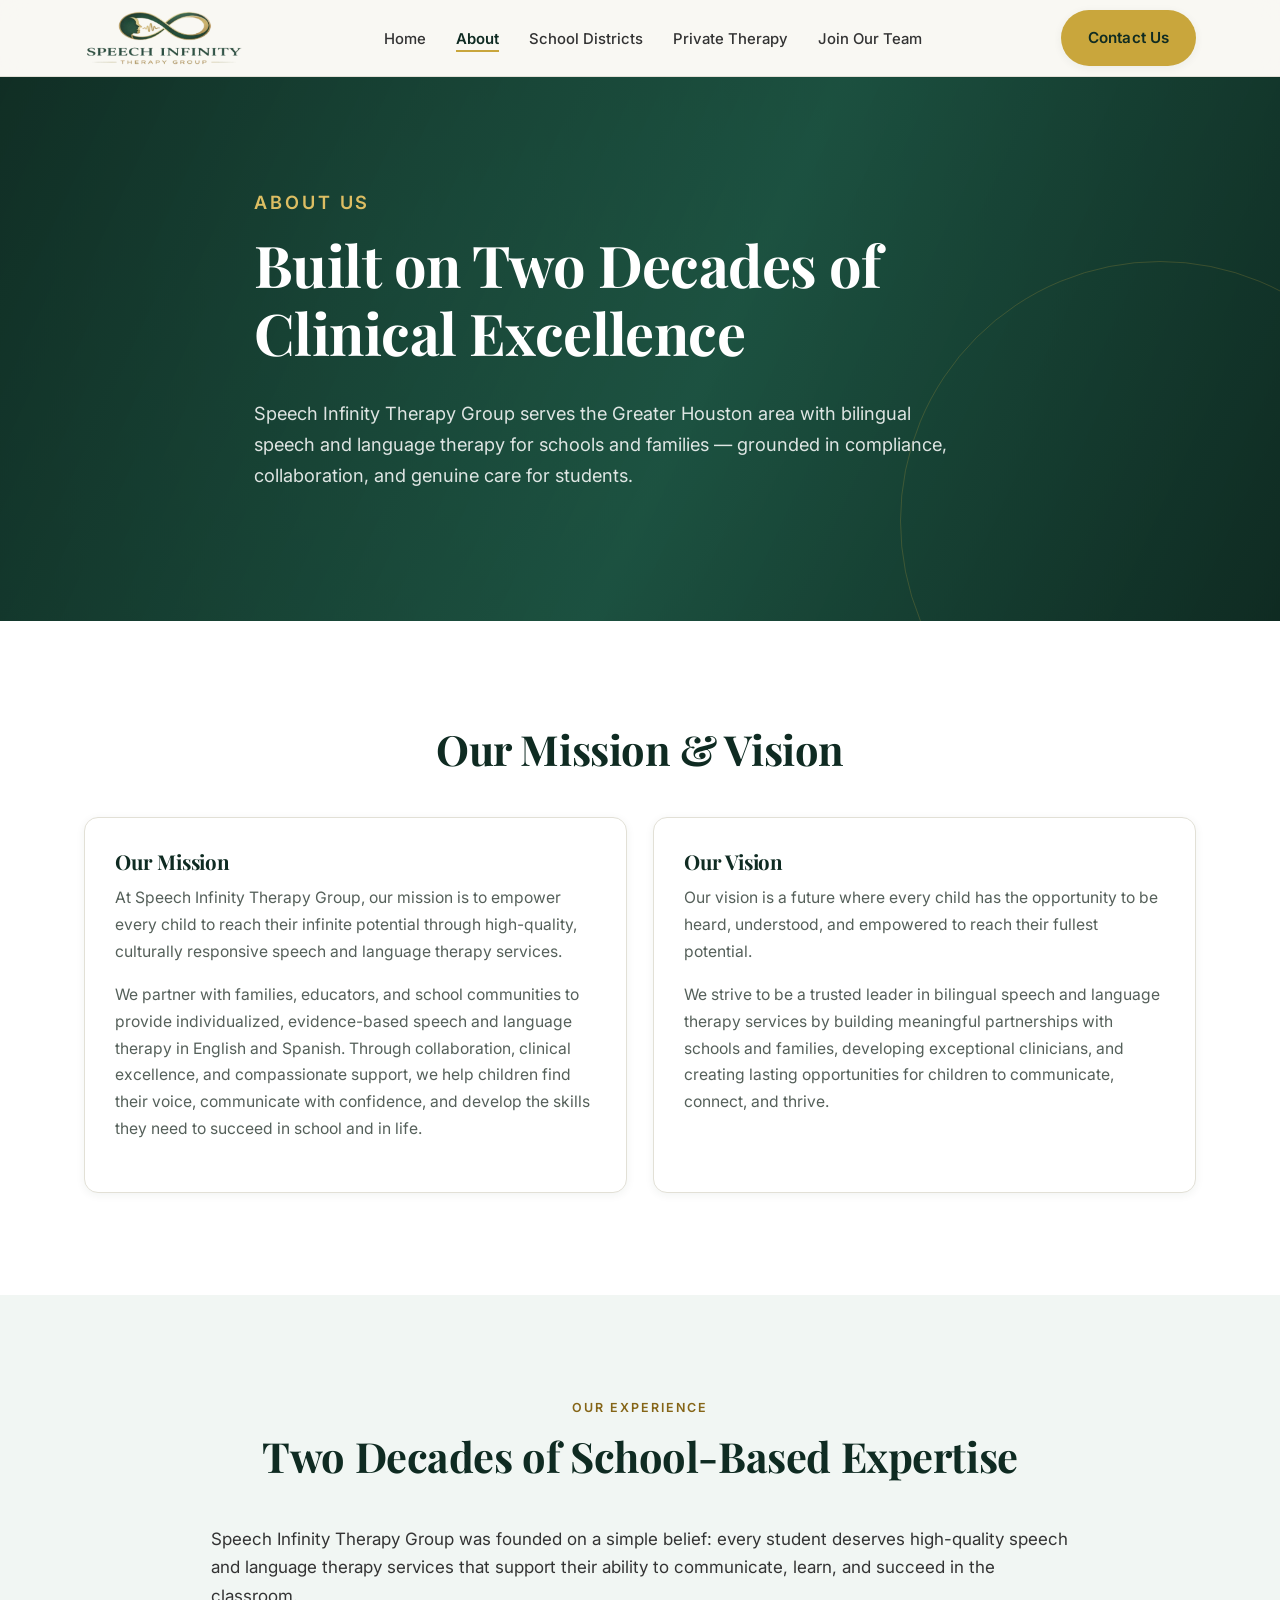
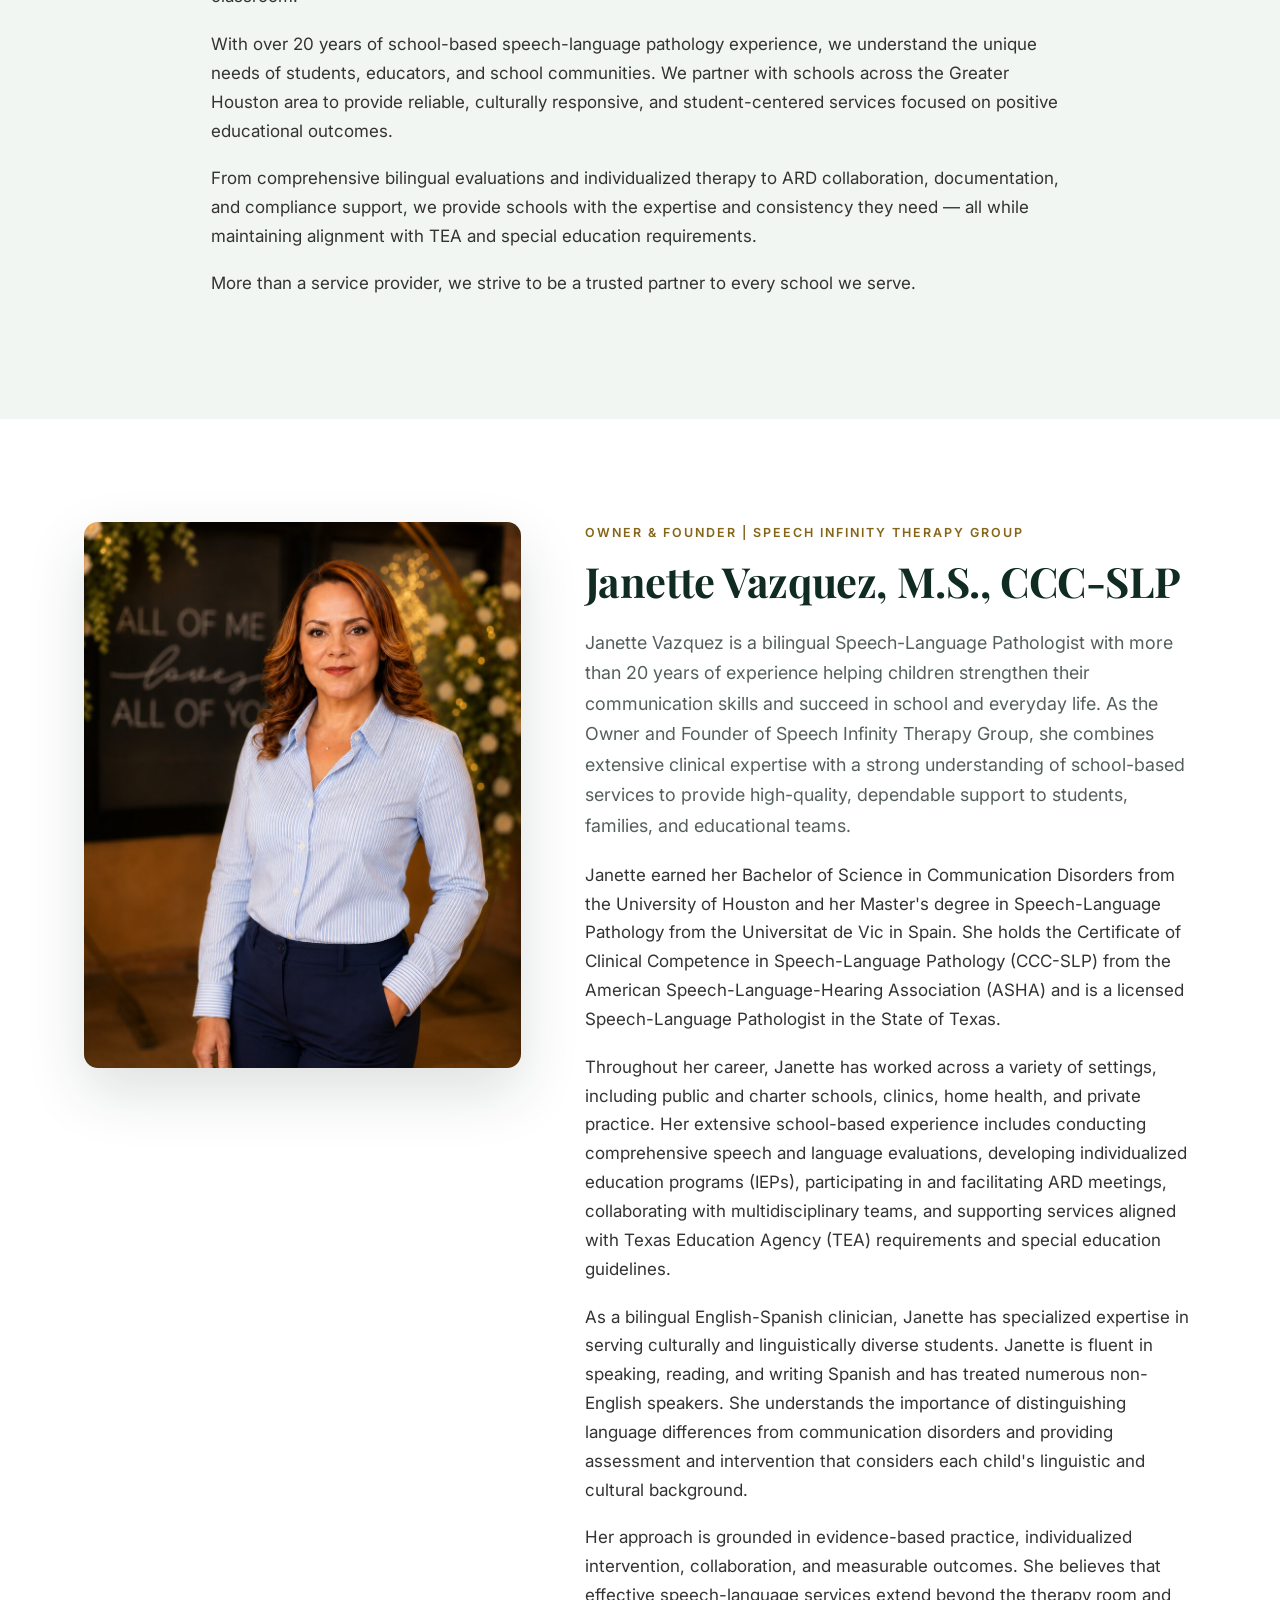
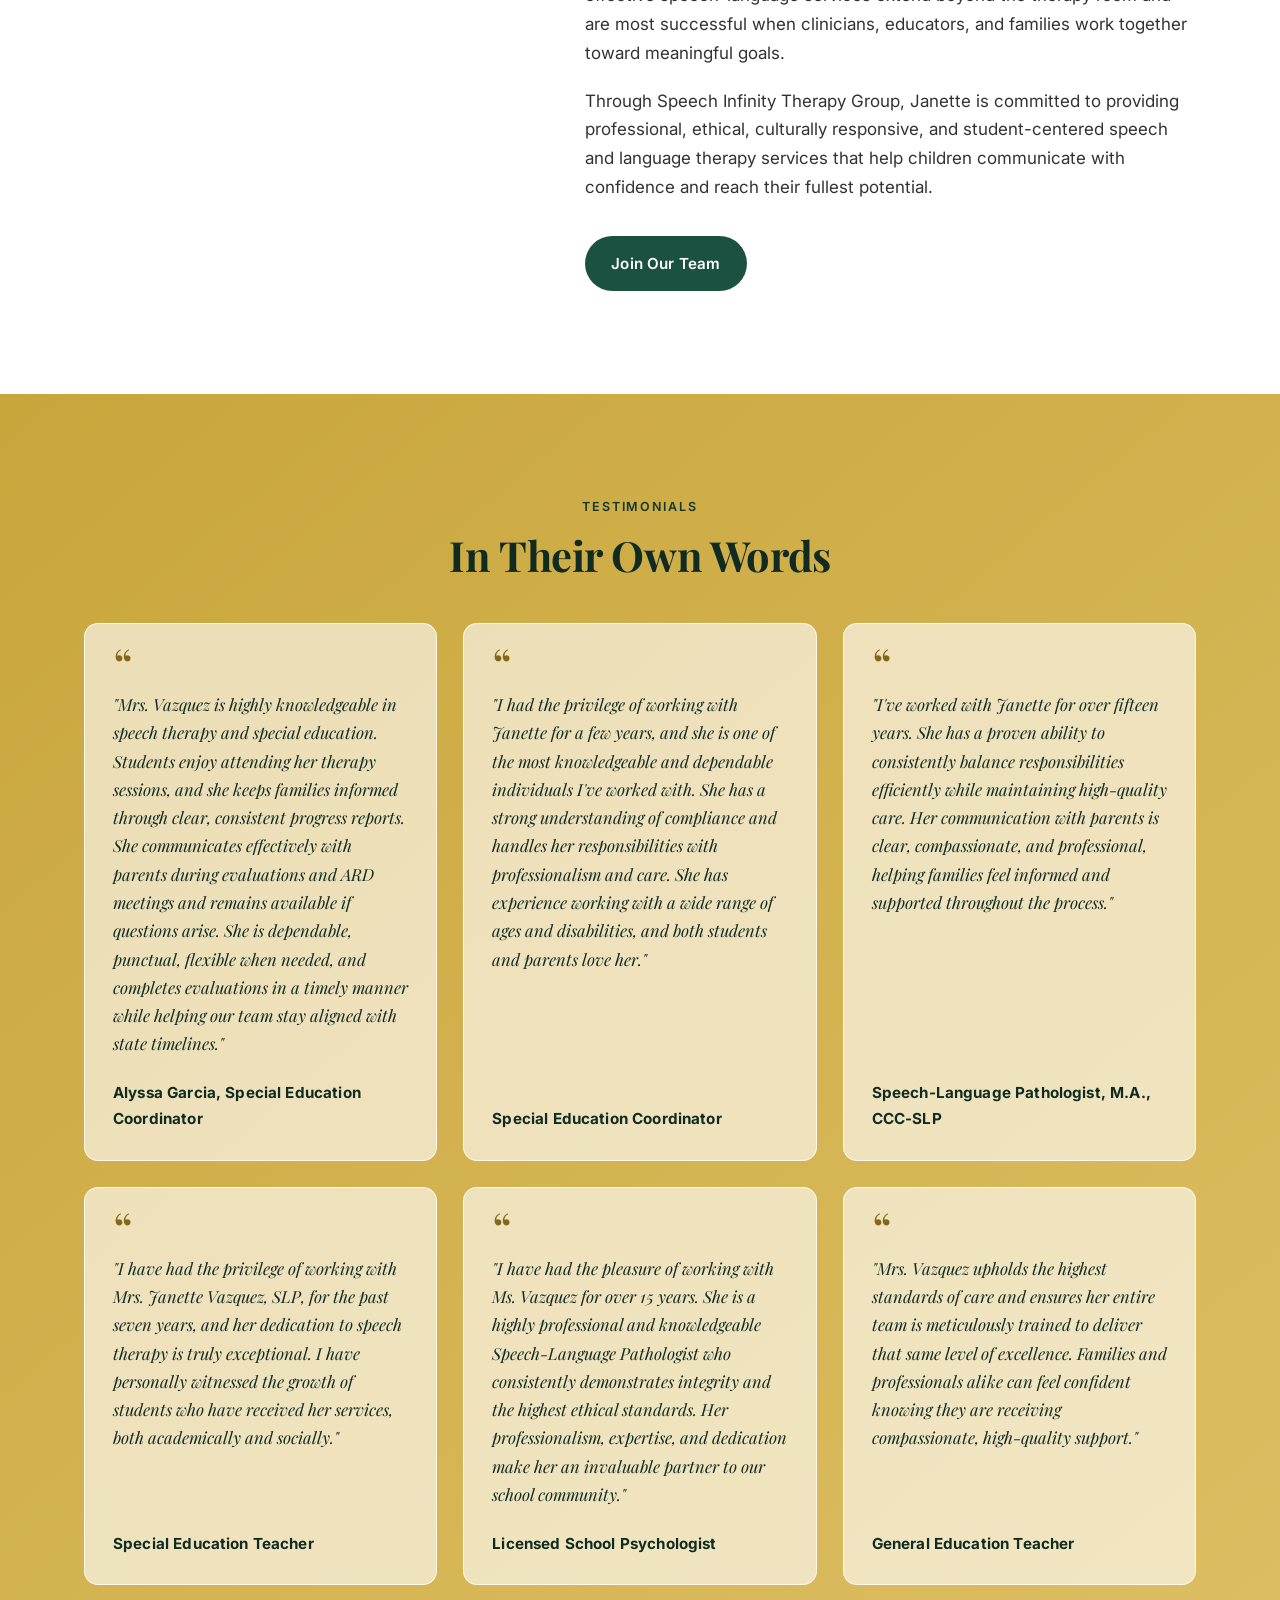
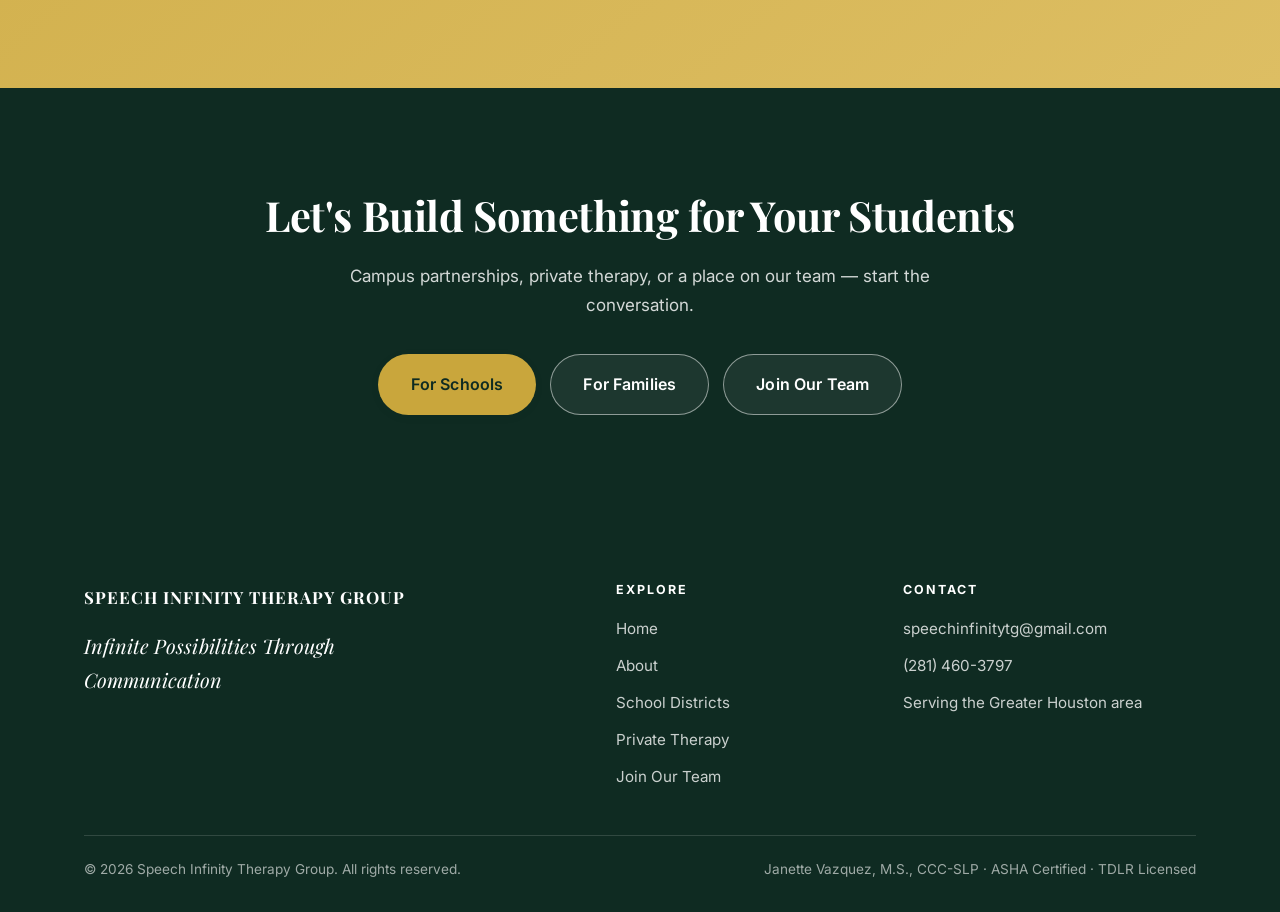
==== commit 288c721c: "Apply Janette's content revisions across the site Home: add "Therapy" to the hero accent line, recol" ====
--- a/about.html
+++ b/about.html
@@ -63,7 +63,7 @@
     <div class="wrap hero-inner">
       <p class="eyebrow">About Us</p>
       <h1>Built on Two Decades of Clinical Excellence</h1>
-      <p>Speech Infinity Therapy Group serves the Greater Houston area with bilingual speech-language pathology
+      <p>Speech Infinity Therapy Group serves the Greater Houston area with bilingual speech and language therapy
         for schools and families — grounded in compliance, collaboration, and genuine care for students.</p>
     </div>
   </section>
@@ -72,25 +72,24 @@
   <section class="bg-white">
     <div class="wrap">
       <div class="section-head center">
-        <p class="eyebrow">Our Mission &amp; Vision</p>
-        <h2>Why We Do This Work</h2>
+        <h2>Our Mission &amp; Vision</h2>
       </div>
       <div class="grid grid-2">
         <article class="card reveal">
           <h3>Our Mission</h3>
           <p>At Speech Infinity Therapy Group, our mission is to empower every child to reach their infinite
-            potential through high-quality, culturally responsive speech and language services.</p>
+            potential through high-quality, culturally responsive speech and language therapy services.</p>
           <p>We partner with families, educators, and school communities to provide individualized,
-            evidence-based care in English and Spanish. Through collaboration, clinical excellence, and
-            compassionate support, we help children find their voice, communicate with confidence, and develop
+            evidence-based speech and language therapy in English and Spanish. Through collaboration, clinical
+            excellence, and compassionate support, we help children find their voice, communicate with confidence, and develop
             the skills they need to succeed in school and in life.</p>
         </article>
         <article class="card reveal">
           <h3>Our Vision</h3>
           <p>Our vision is a future where every child has the opportunity to be heard, understood, and empowered
             to reach their fullest potential.</p>
-          <p>We strive to be a trusted leader in bilingual speech-language services by building meaningful
-            partnerships with schools and families, developing exceptional clinicians, and creating lasting
+          <p>We strive to be a trusted leader in bilingual speech and language therapy services by building
+            meaningful partnerships with schools and families, developing exceptional clinicians, and creating lasting
             opportunities for children to communicate, connect, and thrive.</p>
         </article>
       </div>
@@ -106,7 +105,7 @@
       </div>
       <div class="prose reveal">
         <p>Speech Infinity Therapy Group was founded on a simple belief: every student deserves high-quality
-          speech and language services that support their ability to communicate, learn, and succeed in the
+          speech and language therapy services that support their ability to communicate, learn, and succeed in the
           classroom.</p>
         <p>With over 20 years of school-based speech-language pathology experience, we understand the unique
           needs of students, educators, and school communities. We partner with schools across the Greater
@@ -134,13 +133,6 @@
           life. As the Owner and Founder of Speech Infinity Therapy Group, she combines extensive clinical
           expertise with a strong understanding of school-based services to provide high-quality, dependable
           support to students, families, and educational teams.</p>
-        <ul class="cred-highlights">
-          <li>20+ years of experience</li>
-          <li>Bilingual English &amp; Spanish</li>
-          <li>Schools &amp; private practice</li>
-          <li>TEA, ARD &amp; IEP compliance</li>
-          <li>Culturally &amp; linguistically diverse evaluations</li>
-        </ul>
         <p>Janette earned her Bachelor of Science in Communication Disorders from the University of Houston and
           her Master's degree in Speech-Language Pathology from the Universitat de Vic in Spain. She holds the
           Certificate of Clinical Competence in Speech-Language Pathology (CCC-SLP) from the American
@@ -162,60 +154,12 @@
           room and are most successful when clinicians, educators, and families work together toward meaningful
           goals.</p>
         <p>Through Speech Infinity Therapy Group, Janette is committed to providing professional, ethical,
-          culturally responsive, and student-centered speech and language services that help children communicate
+          culturally responsive, and student-centered speech and language therapy services that help children communicate
           with confidence and reach their fullest potential.</p>
         <div class="hero-ctas">
-          <a href="schools.html#contact" class="btn btn-green">Work With Us</a>
-          <a href="careers.html" class="btn btn-outline">Join Our Team</a>
+          <a href="careers.html" class="btn btn-green">Join Our Team</a>
         </div>
       </div>
-    </div>
-  </section>
-
-  <!-- QUOTE -->
-  <section class="bg-mint">
-    <div class="wrap quote">
-      <blockquote>"Every student has infinite potential. My passion is helping students find their voice,
-        communicate with confidence, and build the skills they need to learn, connect, and thrive both in the
-        classroom and beyond."</blockquote>
-      <cite>Janette Vazquez, M.S., CCC-SLP</cite>
-    </div>
-  </section>
-
-  <!-- CREDENTIALS -->
-  <section class="bg-white">
-    <div class="wrap">
-      <div class="section-head center">
-        <p class="eyebrow">Credentials &amp; Affiliations</p>
-        <h2>Qualified, Licensed, and Certified</h2>
-      </div>
-      <ul class="creds">
-        <li class="reveal">
-          <span class="cred-name">M.S., Speech-Language Pathology</span>
-          <span class="cred-issuer">Universitat de Vic, Spain</span>
-        </li>
-        <li class="reveal">
-          <span class="cred-name">B.S., Communication Disorders</span>
-          <span class="cred-issuer">University of Houston</span>
-        </li>
-        <li class="reveal">
-          <span class="cred-name">CCC-SLP Certification</span>
-          <span class="cred-issuer">American Speech-Language-Hearing Association (ASHA)</span>
-        </li>
-        <li class="reveal">
-          <span class="cred-name">State SLP License</span>
-          <span class="cred-issuer">Texas Department of Licensing and Regulation (TDLR)</span>
-        </li>
-        <li class="reveal">
-          <span class="cred-name">TSHA Member</span>
-          <span class="cred-issuer">Texas Speech-Language-Hearing Association</span>
-        </li>
-        <li class="reveal">
-          <span class="cred-name">Bilingual Evaluation Partnership</span>
-          <span class="cred-issuer">Bilingual Evaluation Specialists of Texas (B.E.S.T.)</span>
-          <span class="cred-note">15+ years</span>
-        </li>
-      </ul>
     </div>
   </section>
 
@@ -227,6 +171,15 @@
         <h2>In Their Own Words</h2>
       </div>
       <div class="testimonial-grid">
+        <blockquote class="testimonial reveal">
+          <p>"Mrs. Vazquez is highly knowledgeable in speech therapy and special education. Students enjoy
+            attending her therapy sessions, and she keeps families informed through clear, consistent progress
+            reports. She communicates effectively with parents during evaluations and ARD meetings and remains
+            available if questions arise. She is dependable, punctual, flexible when needed, and completes
+            evaluations in a timely manner while helping our team stay aligned with state timelines."</p>
+          <footer><span class="t-attrib">Alyssa Garcia, Special Education Coordinator</span></footer>
+        </blockquote>
+
         <blockquote class="testimonial reveal">
           <p>"I had the privilege of working with Janette for a few years, and she is one of the most knowledgeable
             and dependable individuals I've worked with. She has a strong understanding of compliance and handles
@@ -273,99 +226,6 @@
            data-endpoint="https://tc-forms.technicalcreations.workers.dev/r/speech-infinity"
            hidden></div>
 
-      <p class="center" style="margin-top:40px">
-        <a href="#share" class="btn btn-green">Share your experience</a>
-      </p>
-    </div>
-  </section>
-
-  <!-- SUBMIT A REVIEW -->
-  <section id="share" class="bg-white">
-    <div class="wrap split">
-      <div class="reveal">
-        <p class="eyebrow">Share Your Experience</p>
-        <h2>Worked With Us? Tell People.</h2>
-        <p class="lede">Schools, families, and colleagues are all welcome to leave a review. You choose
-          how you are credited — including not being named at all.</p>
-        <ul class="checklist">
-          <li><strong>Your name is yours</strong>Withhold it and only your role appears, or stay fully
-            anonymous. We never publish your email address.</li>
-          <li><strong>Nothing goes up automatically</strong>Every review is read by Speech Infinity
-            before it appears on this page.</li>
-          <li><strong>Please keep it general</strong>No student names, diagnoses, or any other
-            confidential information.</li>
-        </ul>
-      </div>
-
-      <form class="form-panel reveal" data-form
-            data-success="Thank you. Your review has been sent to Speech Infinity for approval."
-            action="https://tc-forms.technicalcreations.workers.dev/r/speech-infinity" method="POST">
-        <input type="text" name="_gotcha" tabindex="-1" autocomplete="off" aria-hidden="true" class="hp">
-
-        <div class="field">
-          <label for="r-relationship">How do you know Speech Infinity? <span class="req">*</span></label>
-          <select id="r-relationship" name="relationship" required>
-            <option value="">Please choose…</option>
-            <option value="school">School or district partner</option>
-            <option value="family">Parent or family member</option>
-            <option value="colleague">Professional colleague</option>
-            <option value="other">Something else</option>
-          </select>
-        </div>
-
-        <div class="field">
-          <label for="r-quote">Your review <span class="req">*</span></label>
-          <textarea id="r-quote" name="quote" required minlength="40" maxlength="1200"
-                    placeholder="What was working with Speech Infinity like?"></textarea>
-        </div>
-
-        <fieldset class="field fieldset">
-          <legend>How should we credit you? <span class="req">*</span></legend>
-          <div class="radio-stack">
-            <label><input type="radio" name="display" value="role" checked>
-              <span><strong>My role only</strong> — e.g. “Special Education Coordinator”. Your name stays private.</span></label>
-            <label><input type="radio" name="display" value="name">
-              <span><strong>My name and role</strong> — e.g. “Marta Ochoa — Assistant Principal”.</span></label>
-            <label><input type="radio" name="display" value="anonymous">
-              <span><strong>Fully anonymous</strong> — only how you know us, e.g. “Parent of a client”.</span></label>
-          </div>
-        </fieldset>
-
-        <div class="field-row">
-          <div class="field">
-            <label for="r-name">Your name</label>
-            <input id="r-name" name="name" type="text" autocomplete="name">
-          </div>
-          <div class="field">
-            <label for="r-role">Your role or title</label>
-            <input id="r-role" name="role" type="text" placeholder="e.g. Special Education Teacher">
-          </div>
-        </div>
-
-        <div class="field">
-          <label for="r-organization">School, district, or organisation</label>
-          <input id="r-organization" name="organization" type="text">
-        </div>
-
-        <div class="field">
-          <label for="r-email">Your email <span class="req">*</span></label>
-          <input id="r-email" name="email" type="email" required autocomplete="email">
-          <p class="form-note">Only so Speech Infinity can confirm the review is genuine. It is never
-            published and never shared.</p>
-        </div>
-
-        <div class="field">
-          <label class="consent">
-            <input type="checkbox" name="consent" value="yes" required>
-            <span>I am happy for this review to appear on the Speech Infinity website, credited as I
-              have chosen above. <span class="req">*</span></span>
-          </label>
-        </div>
-
-        <div class="cf-turnstile" data-sitekey="REPLACE_WITH_TURNSTILE_SITEKEY" data-theme="light"></div>
-        <button type="submit" class="btn btn-gold btn-lg" style="width:100%">Submit Review</button>
-        <p class="form-status" role="status" aria-live="polite"></p>
-      </form>
     </div>
   </section>
 
--- a/css/style.css
+++ b/css/style.css
@@ -10,11 +10,6 @@
   --green-600: #256B54;
   --green-100: #E4EDE8;
   --green-050: #F1F6F3;
-
-  /* lighter teal — used for the home hero */
-  --teal-700: #1F6B63;
-  --teal-600: #2A8079;
-  --teal-500: #36978D;
 
   --gold-600: #A88326;
   /* --gold-600 is only 3.5:1 on white; this is the darkest brand gold that clears
@@ -268,18 +263,25 @@
 .page-hero { padding: clamp(70px, 9vw, 110px) 0; }
 .page-hero p { max-width: 64ch; }
 
-/* home hero — lighter teal treatment */
+/* home hero — deep brand green + gold, matching the logo */
 .hero-home {
   background:
-    linear-gradient(115deg, rgba(31,107,99,.94) 0%, rgba(54,151,141,.86) 55%, rgba(31,107,99,.94) 100%),
-    var(--hero-img, radial-gradient(circle at 30% 30%, #3AA79B, #1F6B63));
-}
-.hero-home::after { border-color: rgba(255, 255, 255, .30); }
-.hero-home .eyebrow { color: #F3E3B4; }
+    linear-gradient(115deg, rgba(15,43,34,.94) 0%, rgba(27,81,64,.86) 55%, rgba(15,43,34,.94) 100%),
+    var(--hero-img, radial-gradient(circle at 30% 30%, #1B5140, #0F2B22));
+}
+.hero-home::after { border-color: rgba(201, 166, 60, .28); }
+.hero-home .eyebrow { color: var(--gold-400); }
 .hero-home p { color: rgba(255,255,255,.92); }
-.hero-home .hero-tags {
+
+/* the home hero is a single centred column so the headline, accent line,
+   supporting copy and the three buttons all share one axis */
+.hero-home .hero-inner { margin-inline: auto; text-align: center; }
+.hero-home .hero-inner > p { margin-inline: auto; }
+.hero-home .hero-ctas { justify-content: center; }
+
+.hero .hero-tags {
   margin: 22px 0 0;
-  color: #F3E3B4;
+  color: var(--gold-400);
   font-weight: 600;
   font-size: 1rem;
   letter-spacing: .02em;
@@ -291,7 +293,7 @@
   font-weight: 700;
   letter-spacing: .12em;
   text-transform: uppercase;
-  color: #F3E3B4;
+  color: var(--gold-400);
   margin-top: .7rem;
 }
 
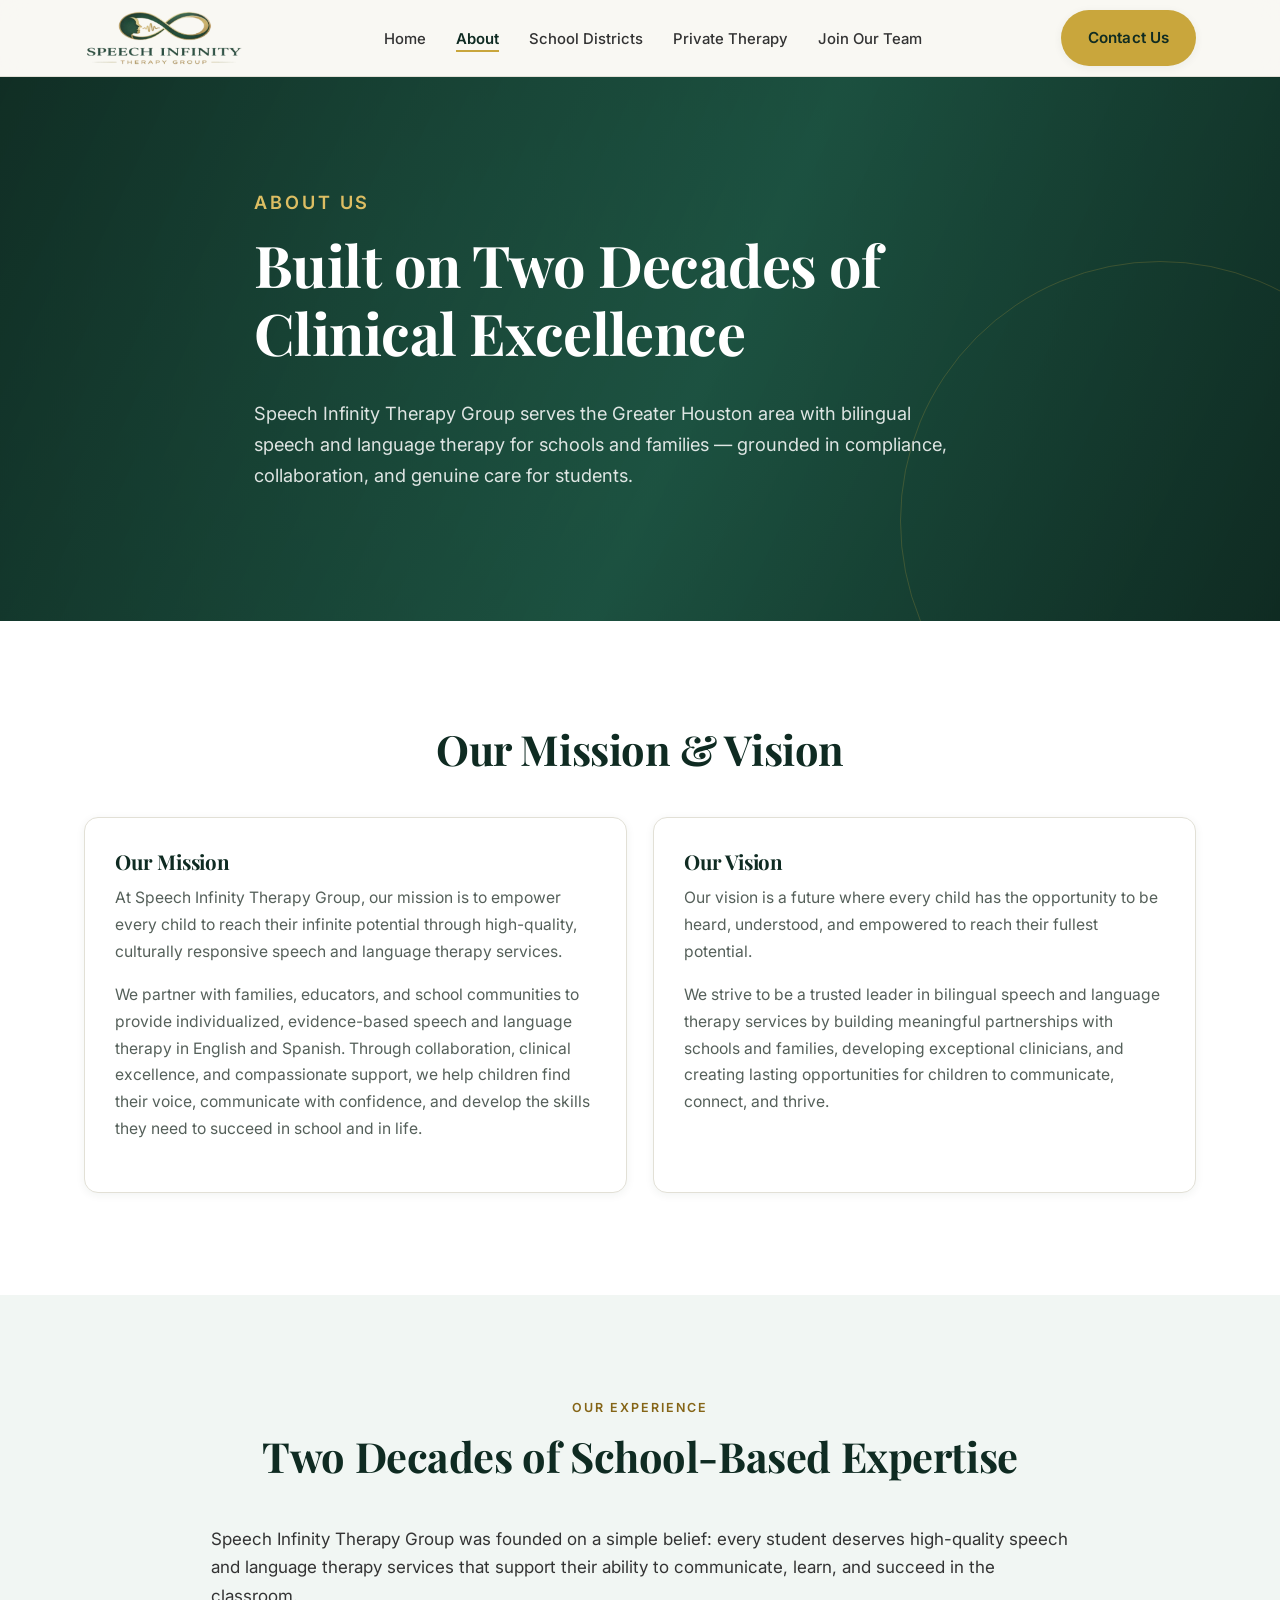
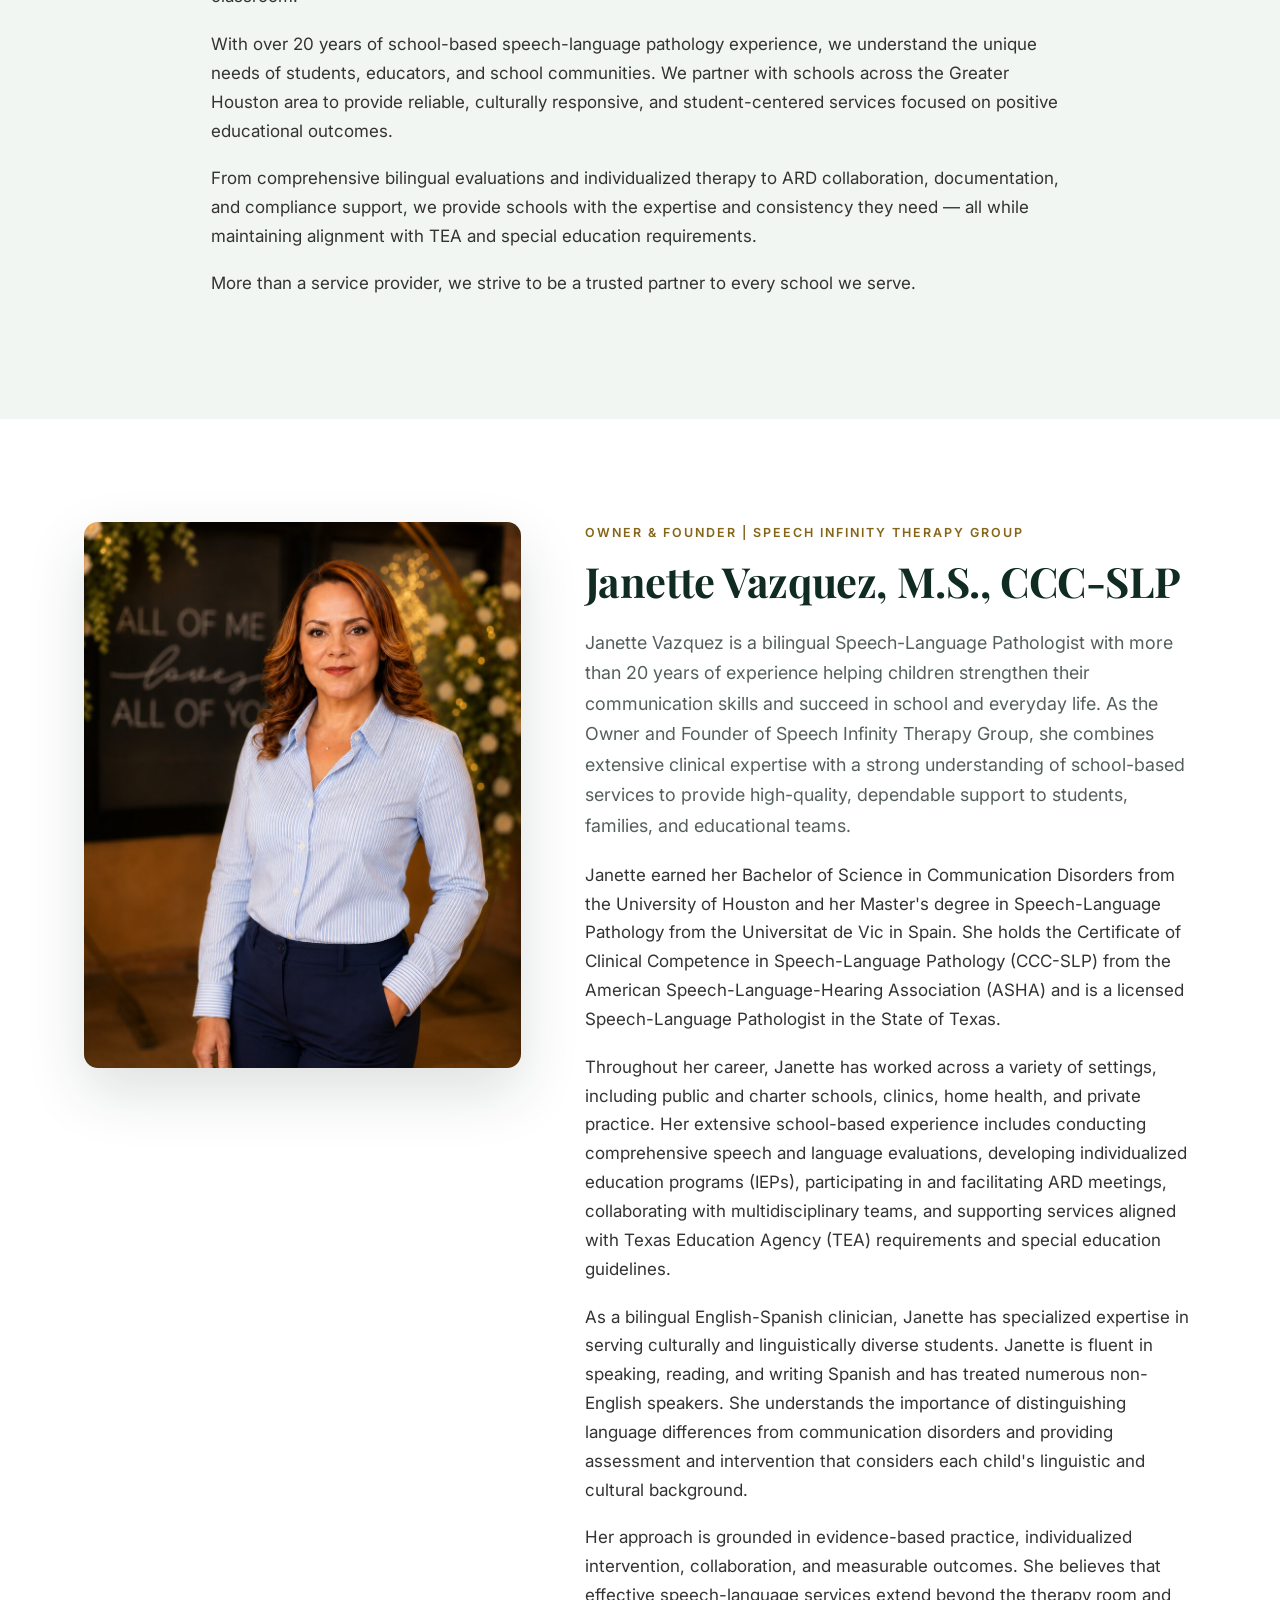
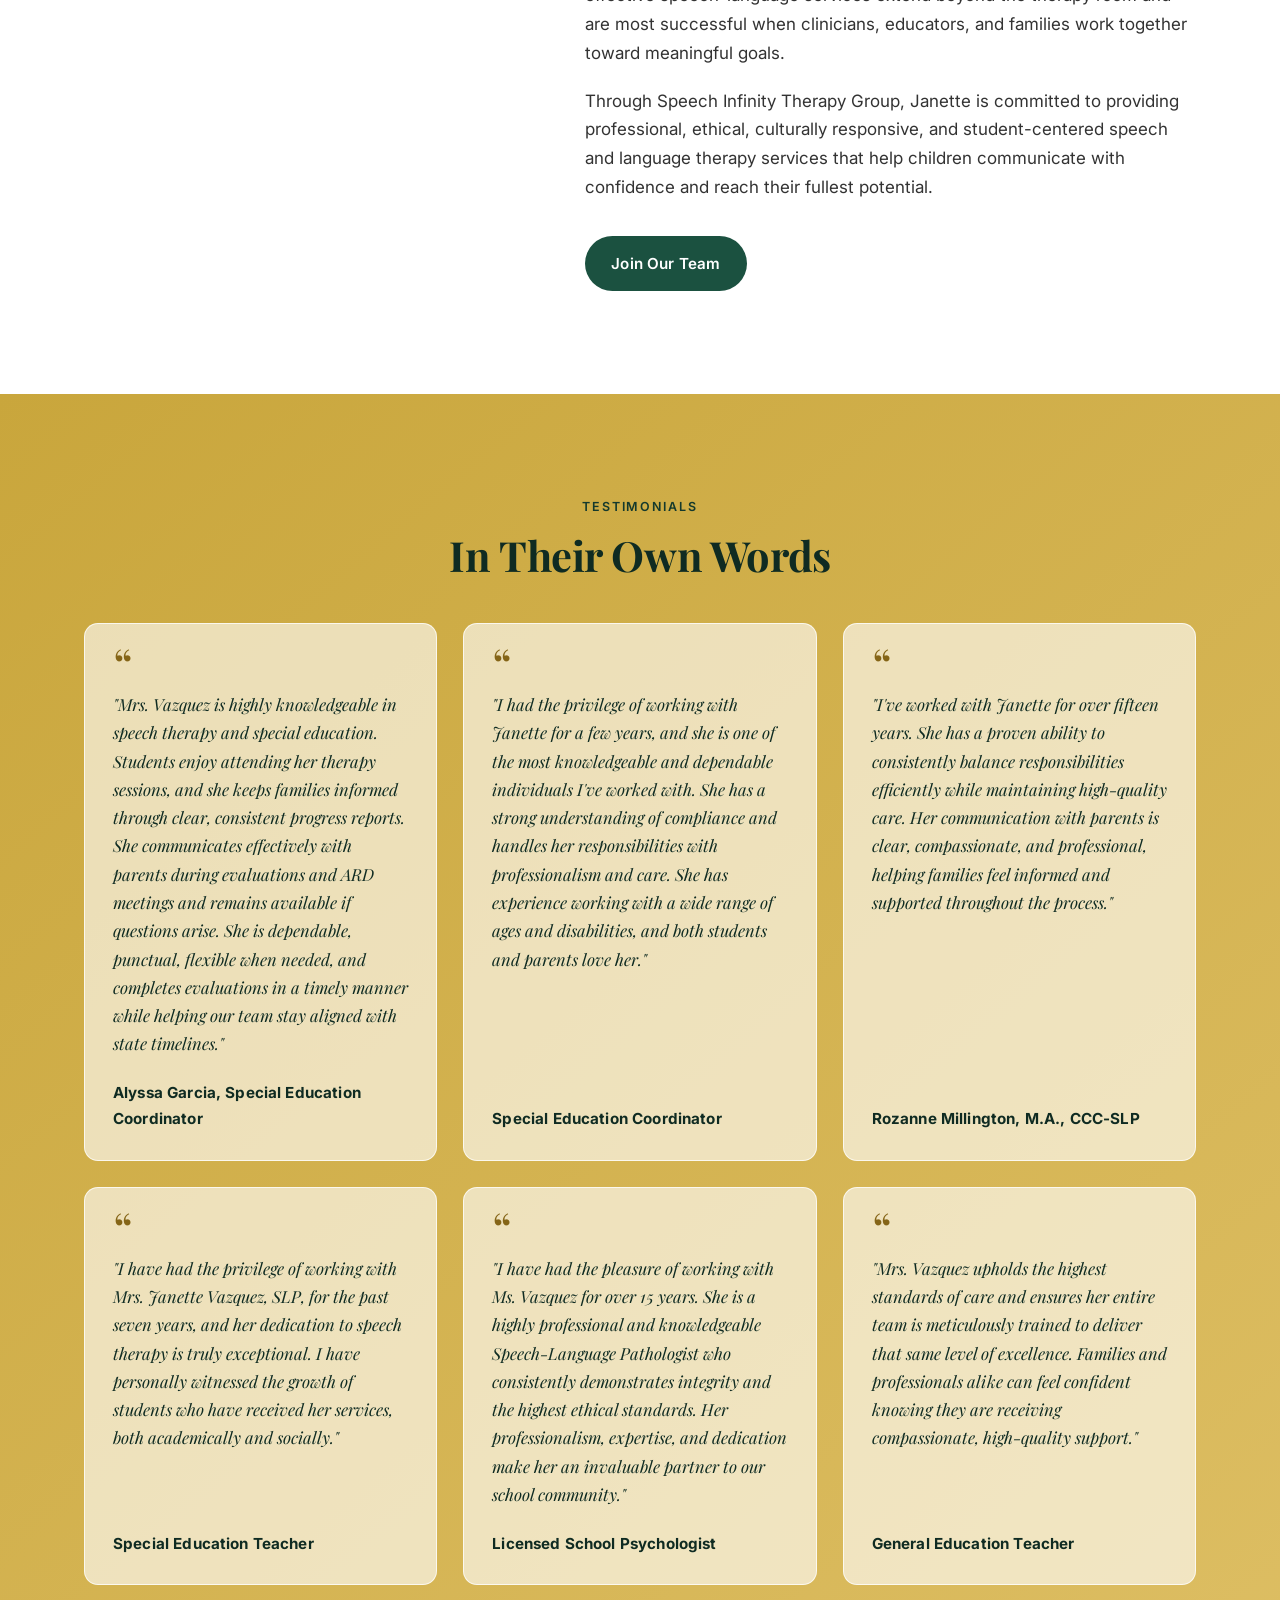
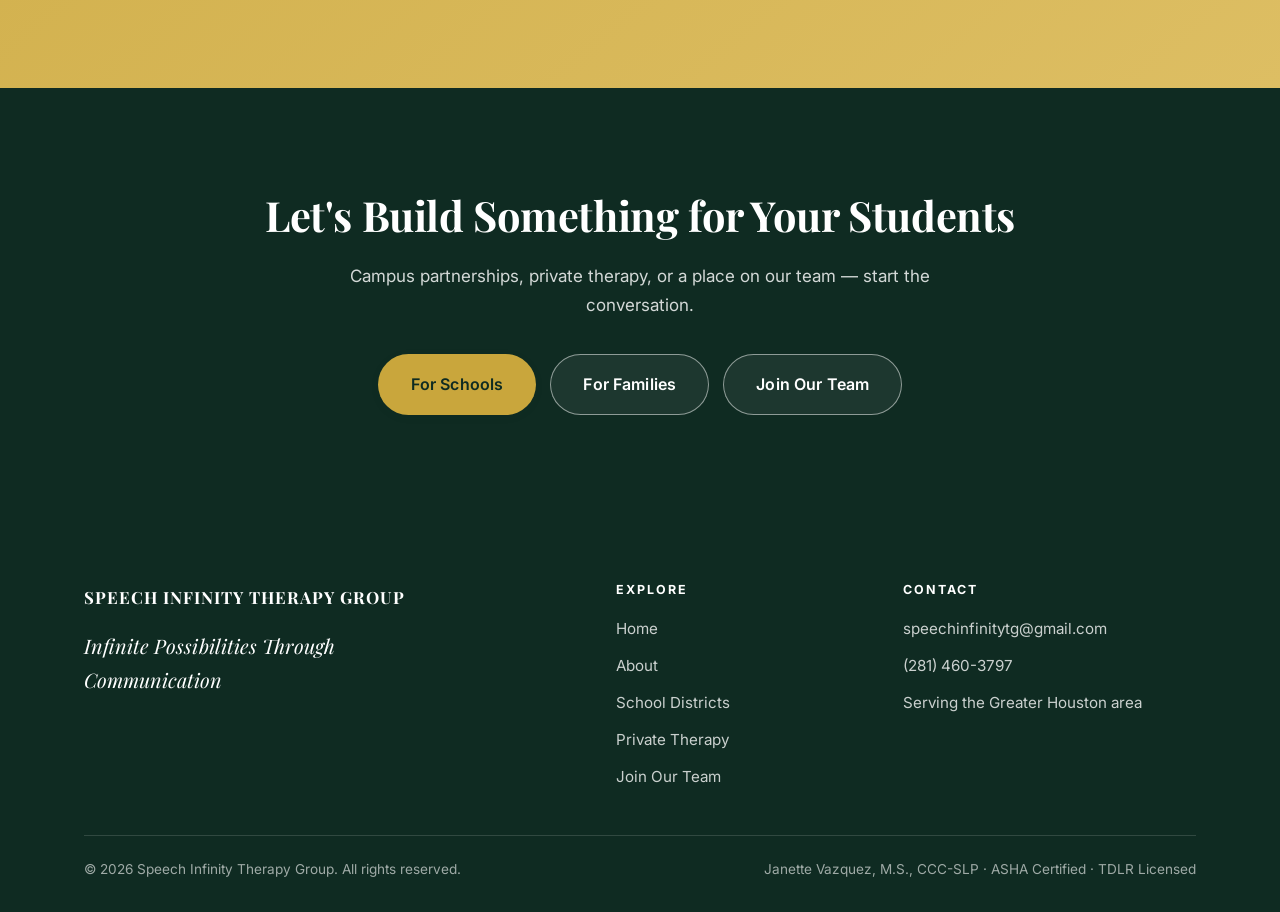
==== commit fedbe6ce: "Credit Rozanne Millington's testimonial by name" ====
--- a/about.html
+++ b/about.html
@@ -193,7 +193,7 @@
             responsibilities efficiently while maintaining high-quality care. Her communication with parents is
             clear, compassionate, and professional, helping families feel informed and supported throughout the
             process."</p>
-          <footer><span class="t-attrib">Speech-Language Pathologist, M.A., CCC-SLP</span></footer>
+          <footer><span class="t-attrib">Rozanne Millington, M.A., CCC-SLP</span></footer>
         </blockquote>
 
         <blockquote class="testimonial reveal">
--- a/css/style.css
+++ b/css/style.css
@@ -280,12 +280,18 @@
 .hero-home .hero-ctas { justify-content: center; }
 
 .hero .hero-tags {
+  /* one centred line — exempt from the 62ch measure that .hero p sets, and
+     allowed to shrink a little so it survives narrow phones intact */
+  max-width: none;
   margin: 22px 0 0;
+  text-align: center;
   color: var(--gold-400);
   font-weight: 600;
-  font-size: 1rem;
+  font-size: clamp(.82rem, 2.4vw, 1rem);
   letter-spacing: .02em;
 }
+/* if it ever must wrap, it breaks between items — never inside one */
+.hero .hero-tags span { white-space: nowrap; }
 .hero-home h1 .accent {
   display: block;
   font-size: .46em;
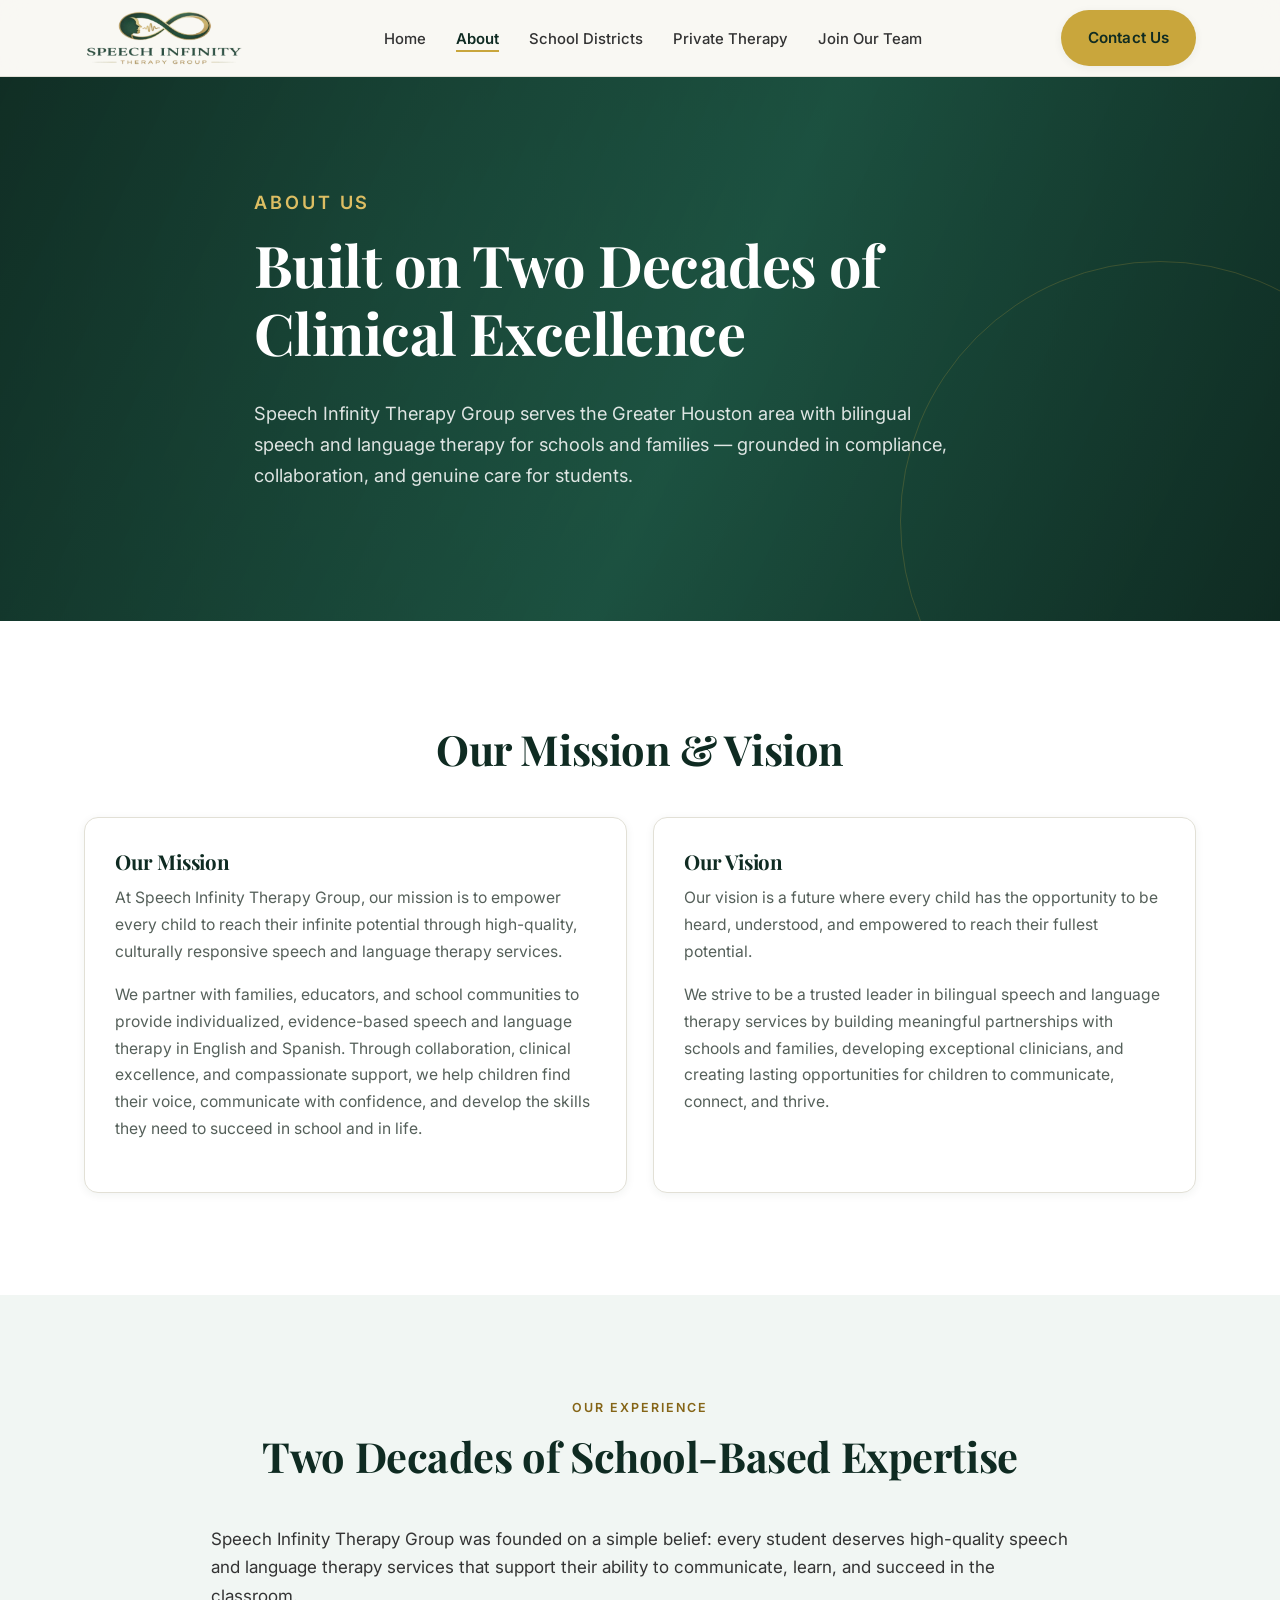
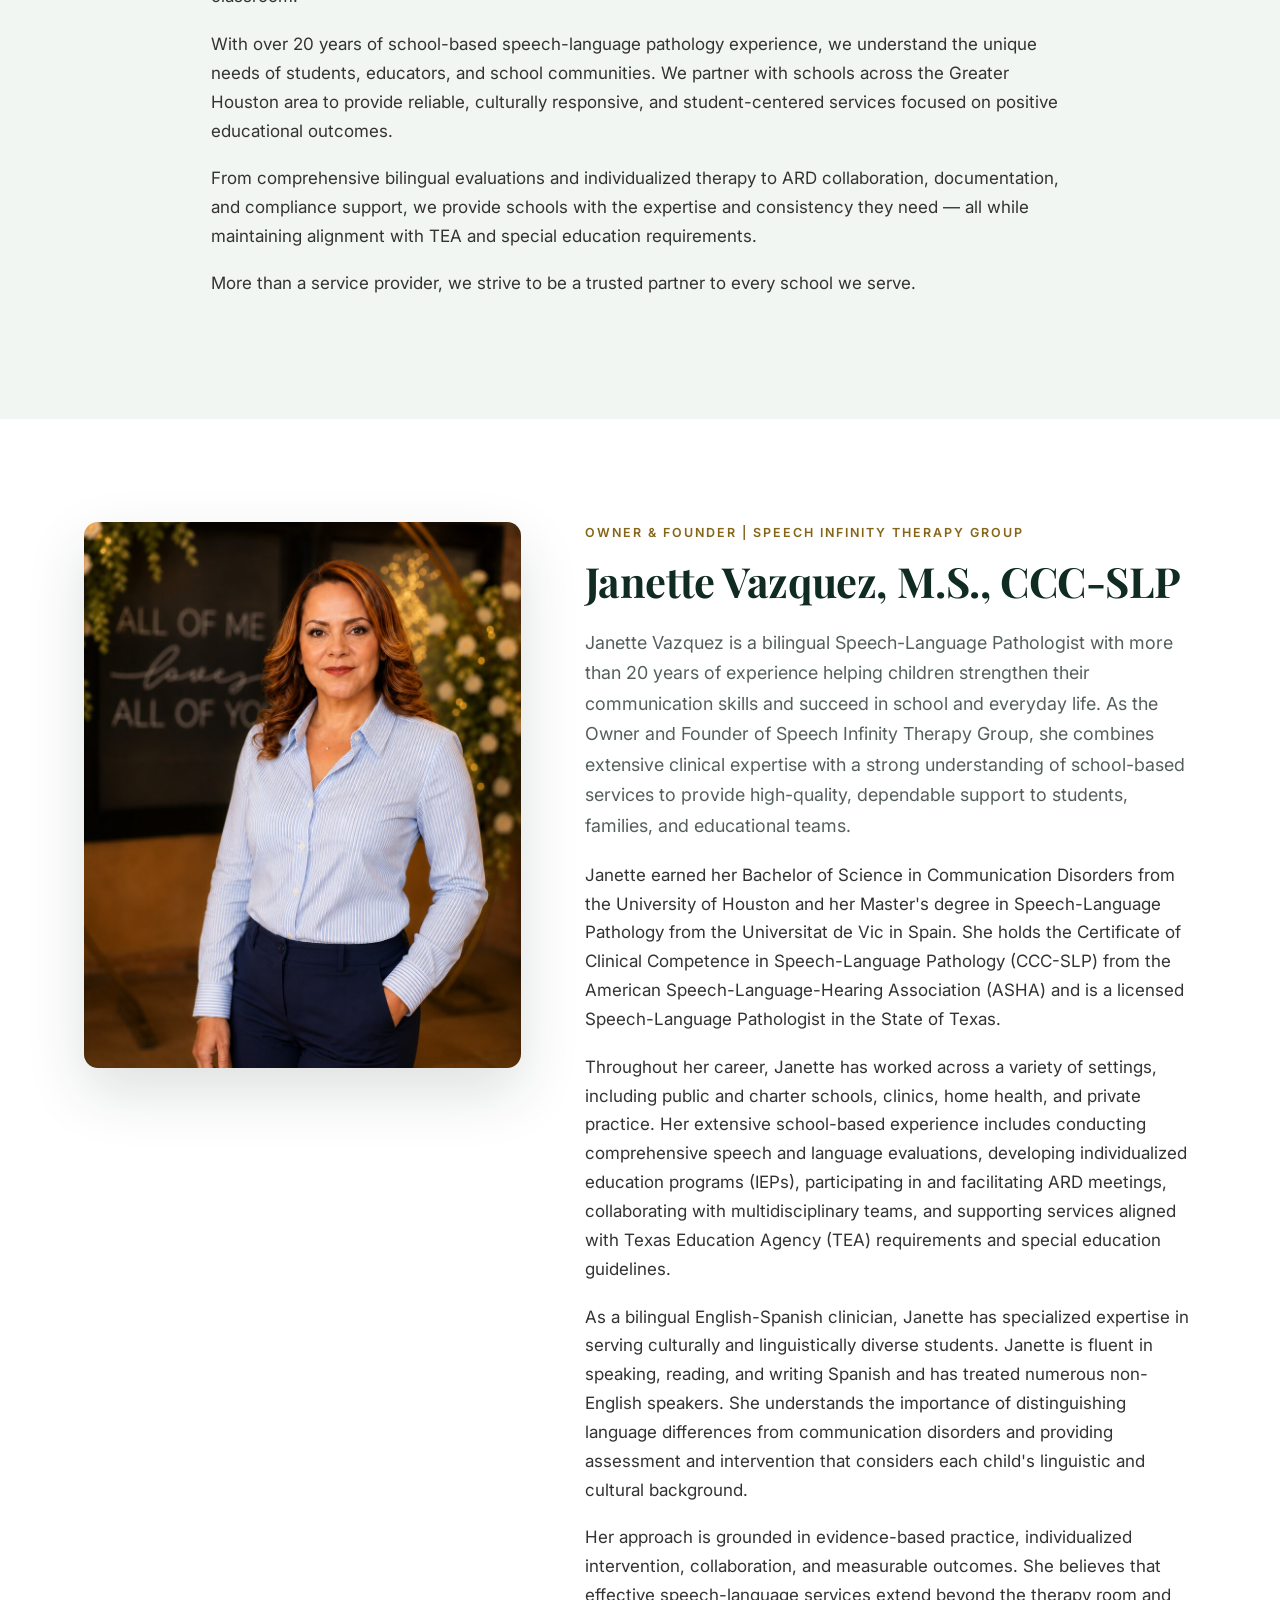
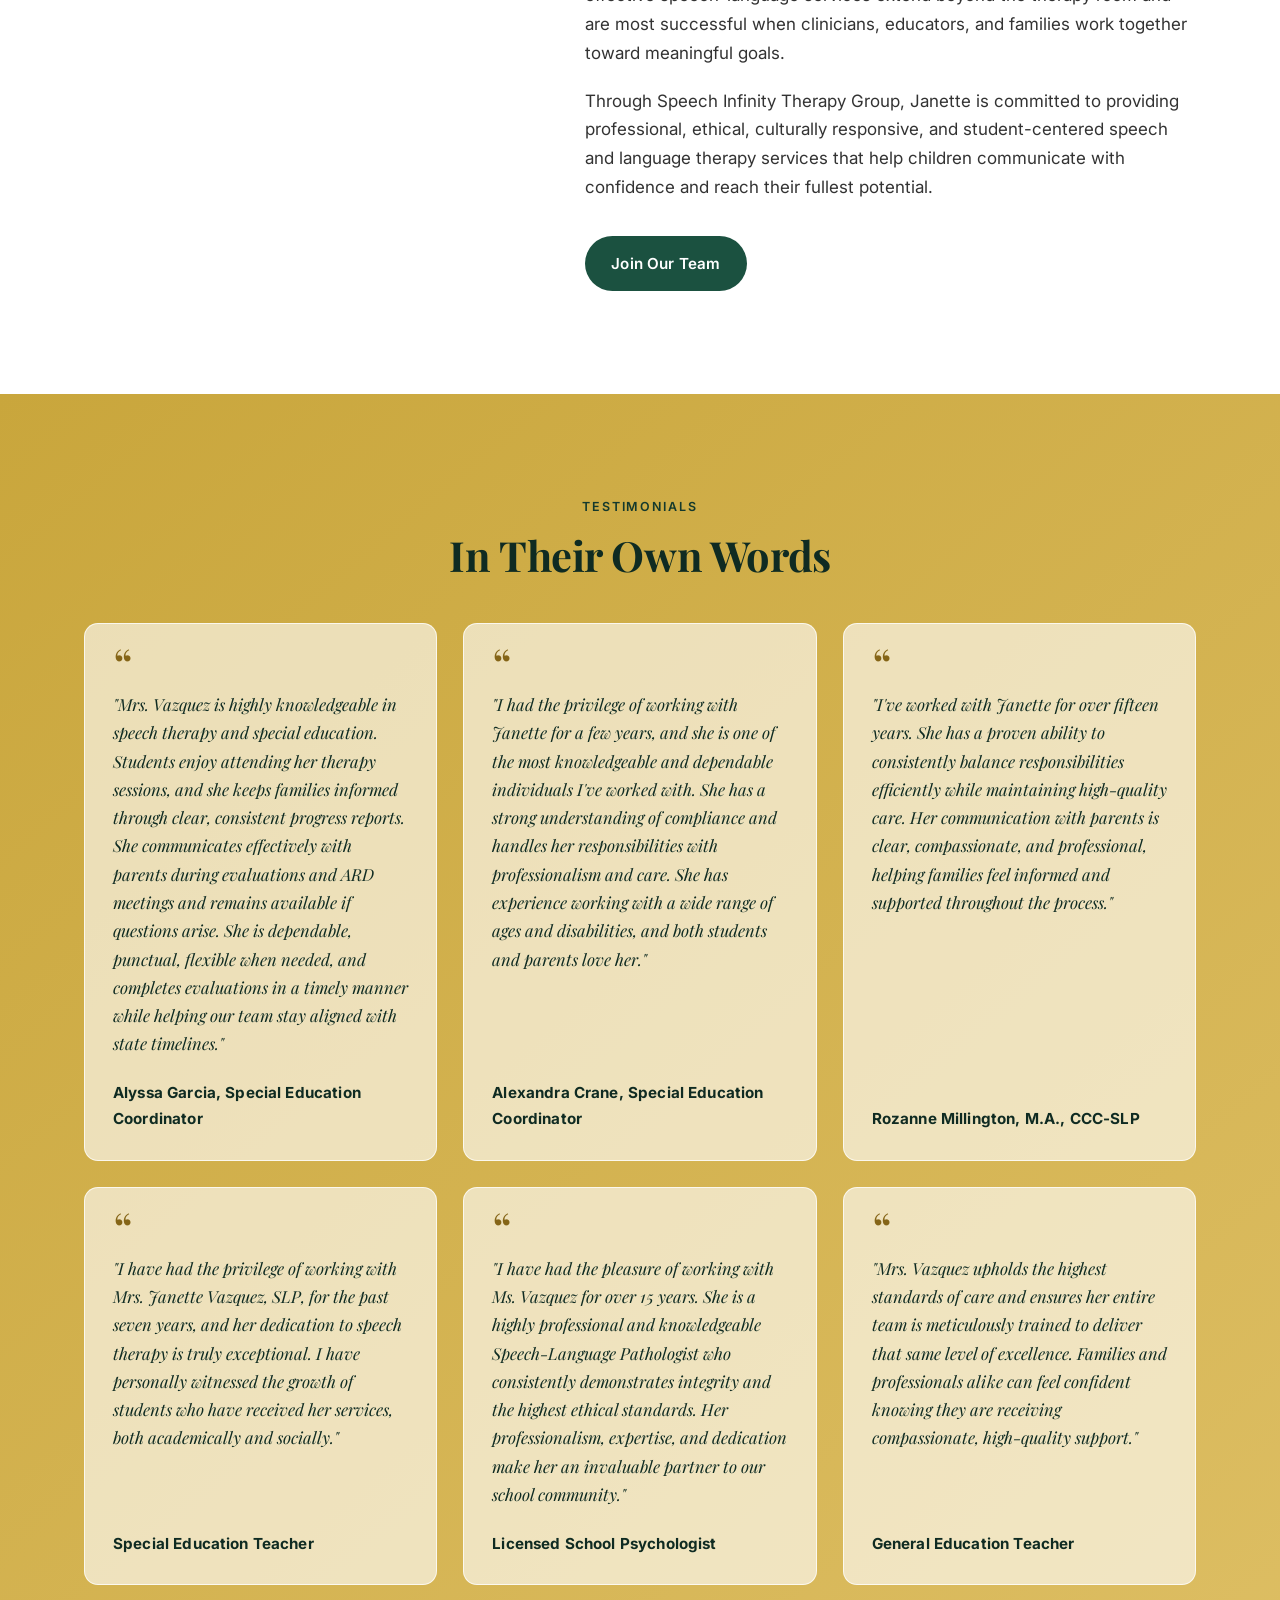
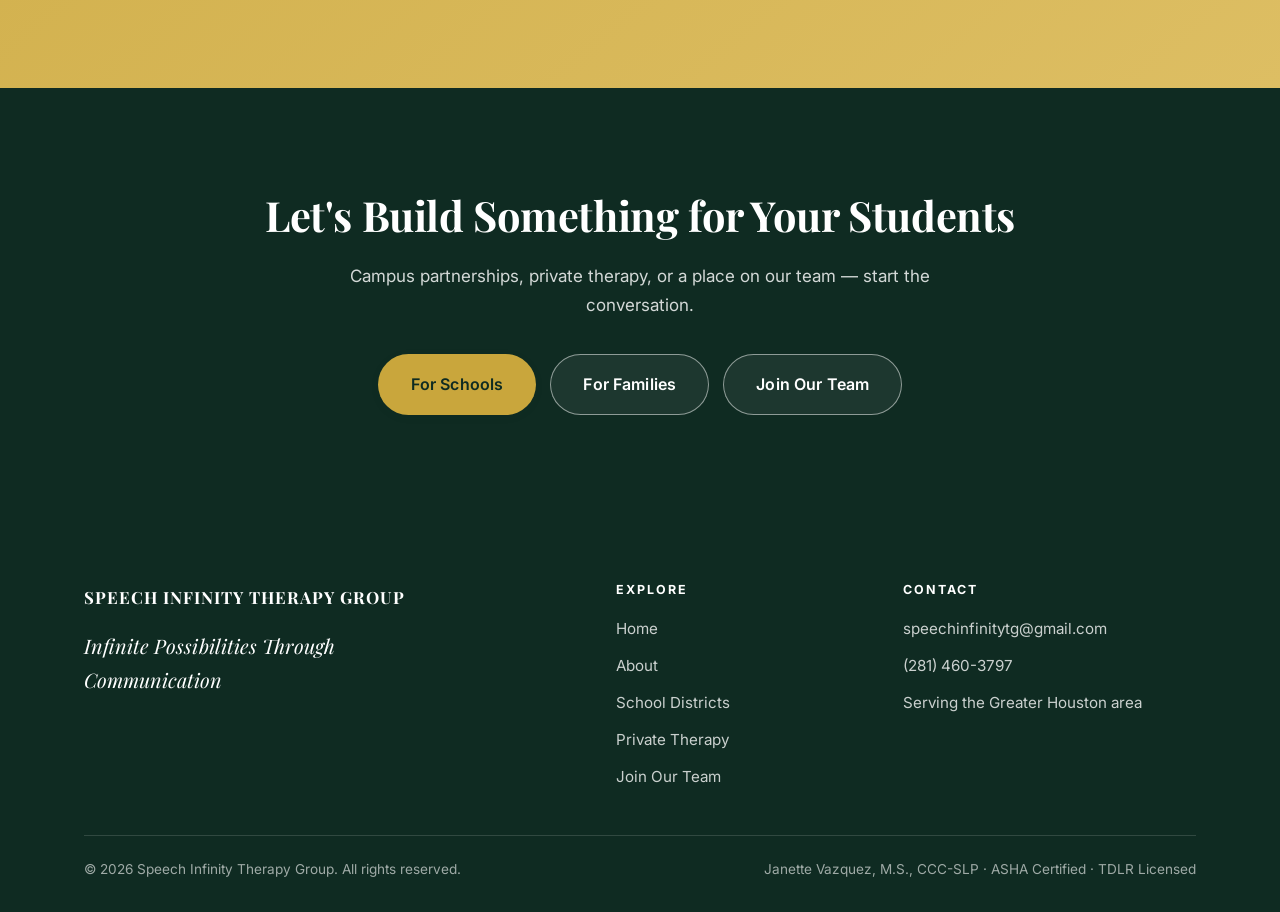
==== commit 047e6454: "Credit Alexandra Crane's testimonial by name" ====
--- a/about.html
+++ b/about.html
@@ -185,7 +185,7 @@
             and dependable individuals I've worked with. She has a strong understanding of compliance and handles
             her responsibilities with professionalism and care. She has experience working with a wide range of
             ages and disabilities, and both students and parents love her."</p>
-          <footer><span class="t-attrib">Special Education Coordinator</span></footer>
+          <footer><span class="t-attrib">Alexandra Crane, Special Education Coordinator</span></footer>
         </blockquote>
 
         <blockquote class="testimonial reveal">
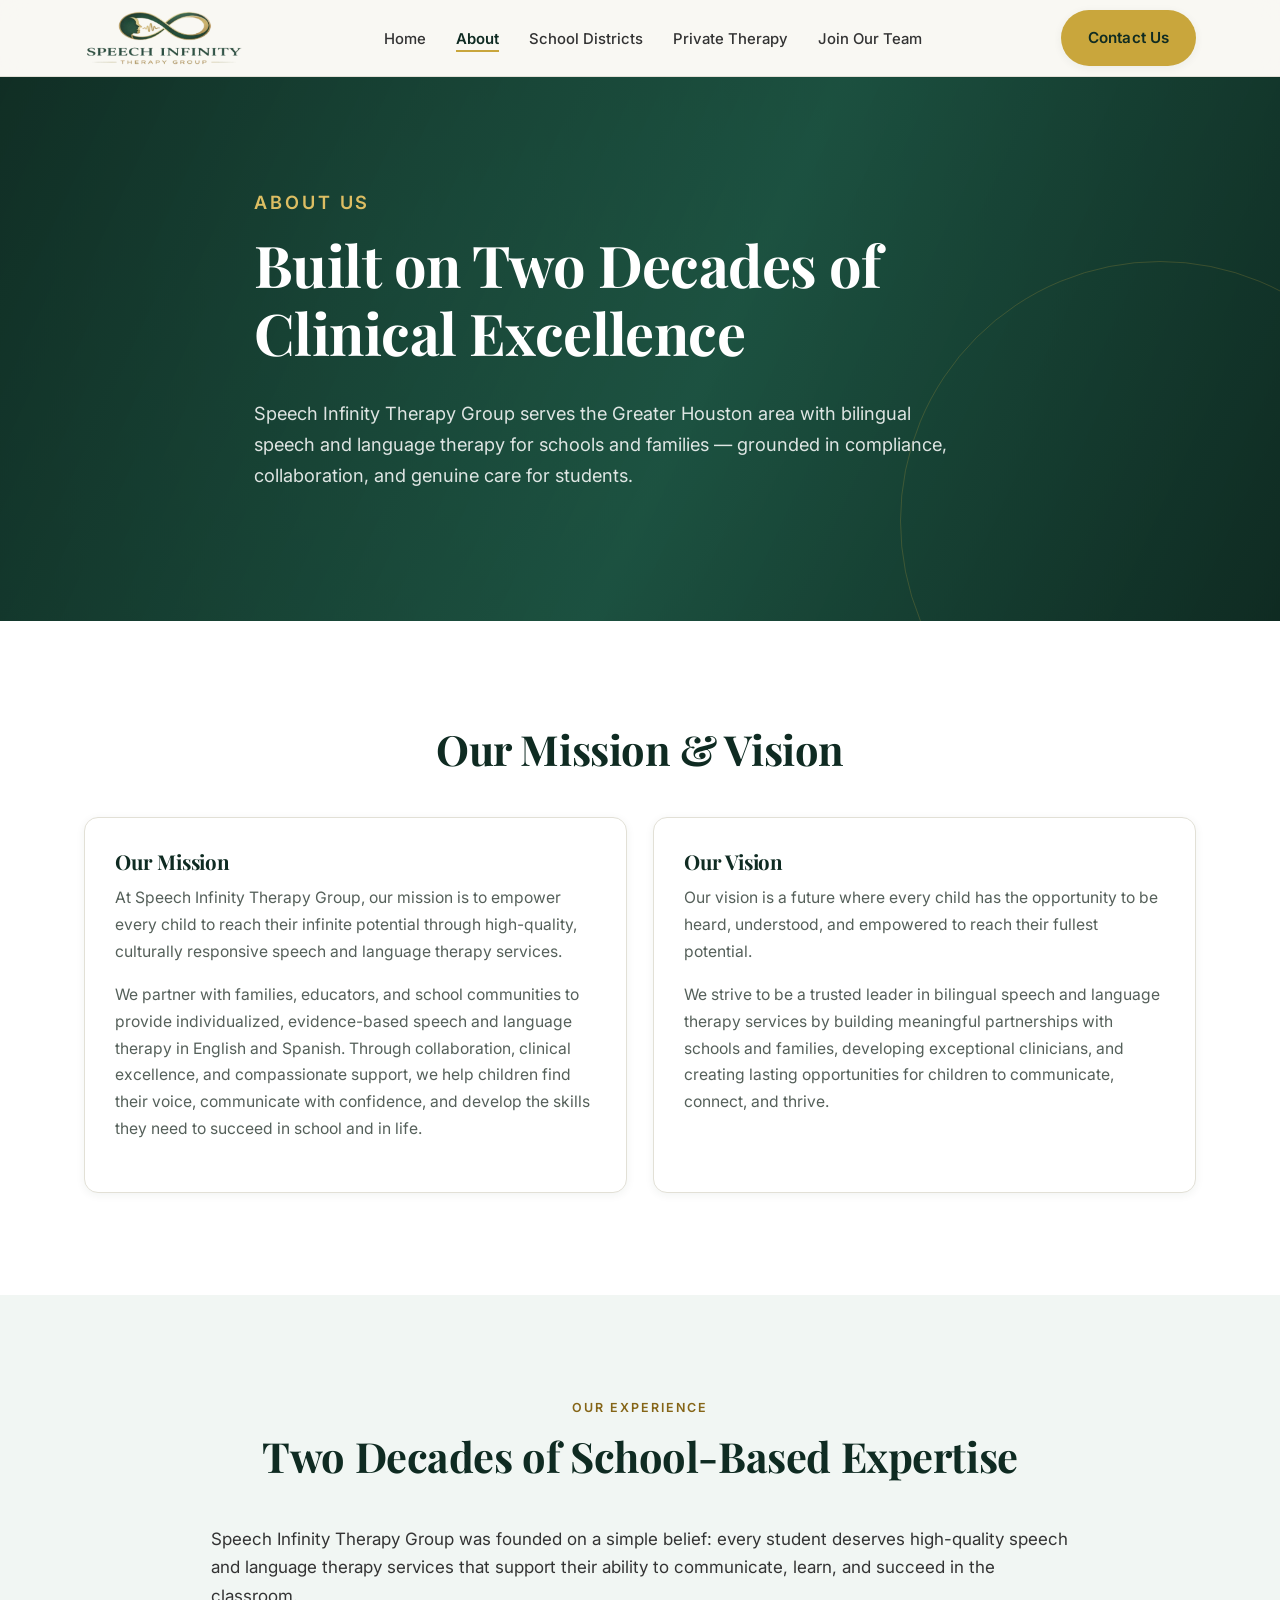
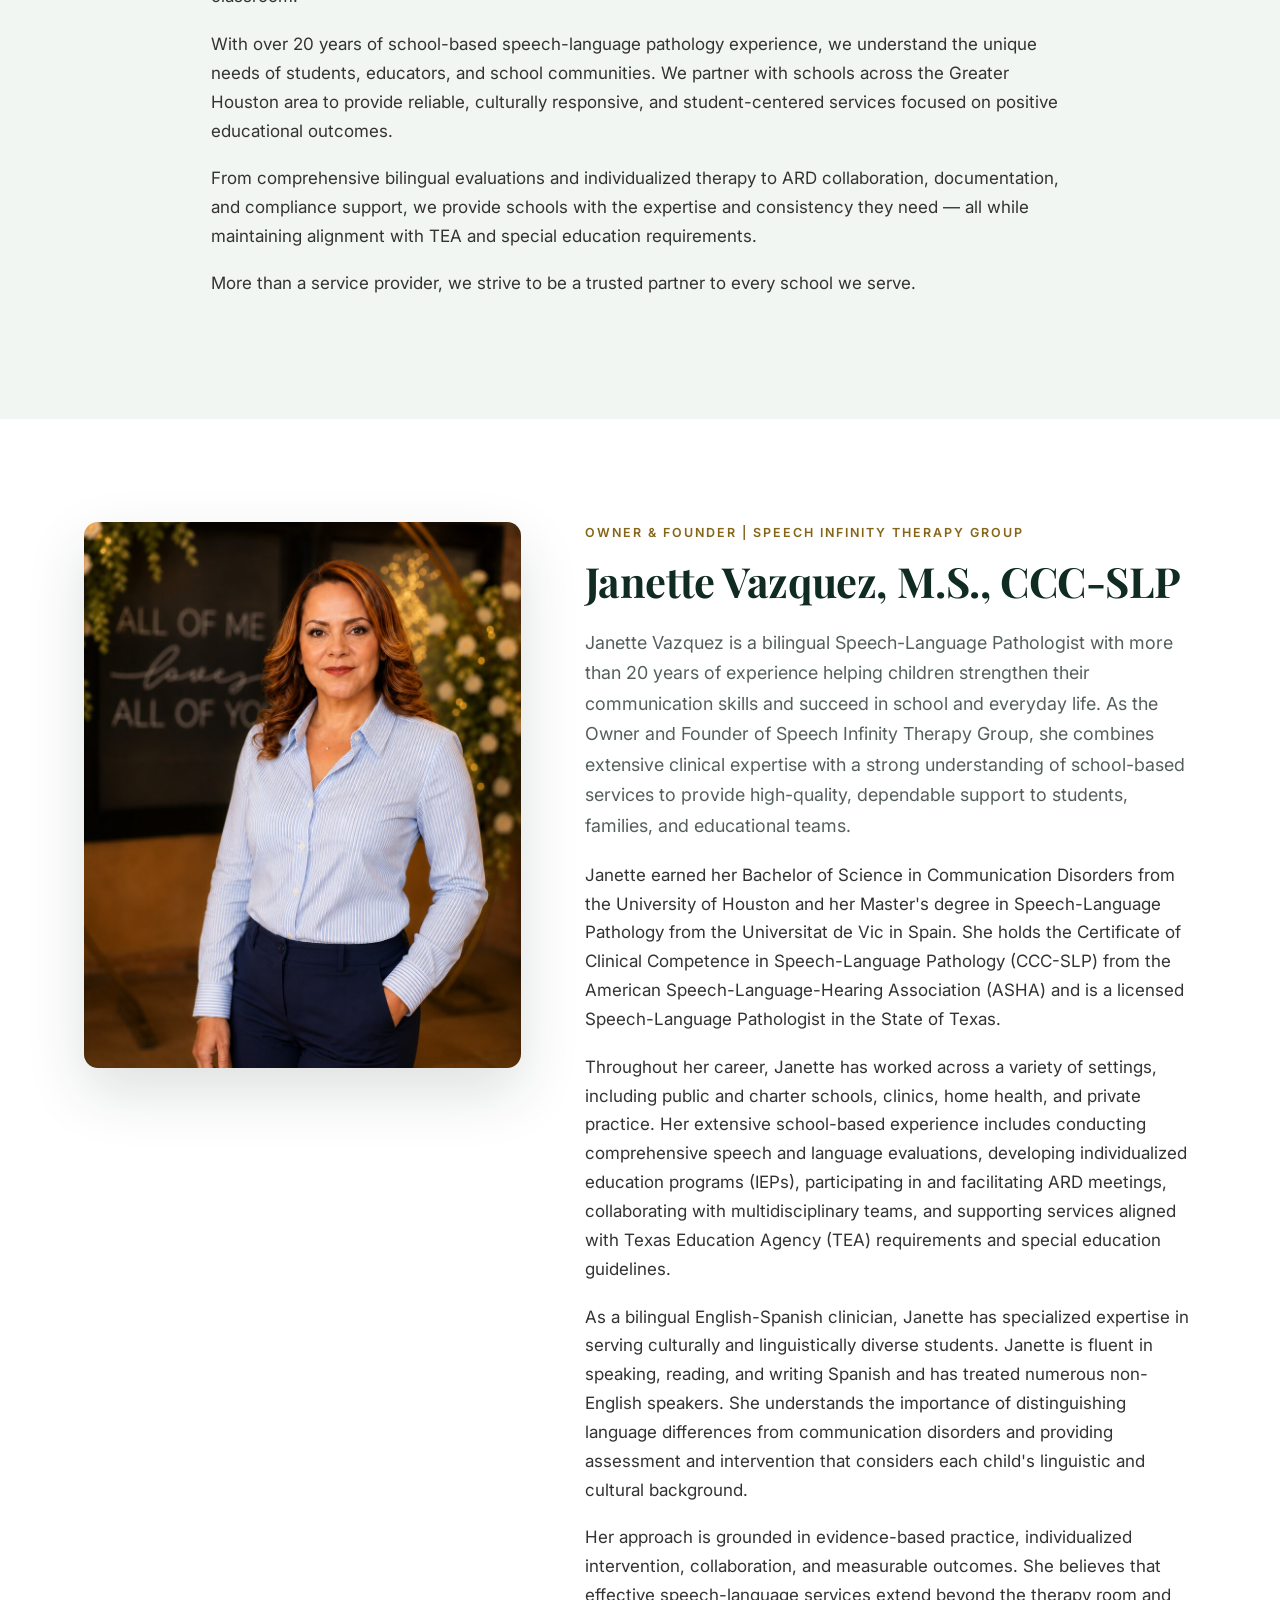
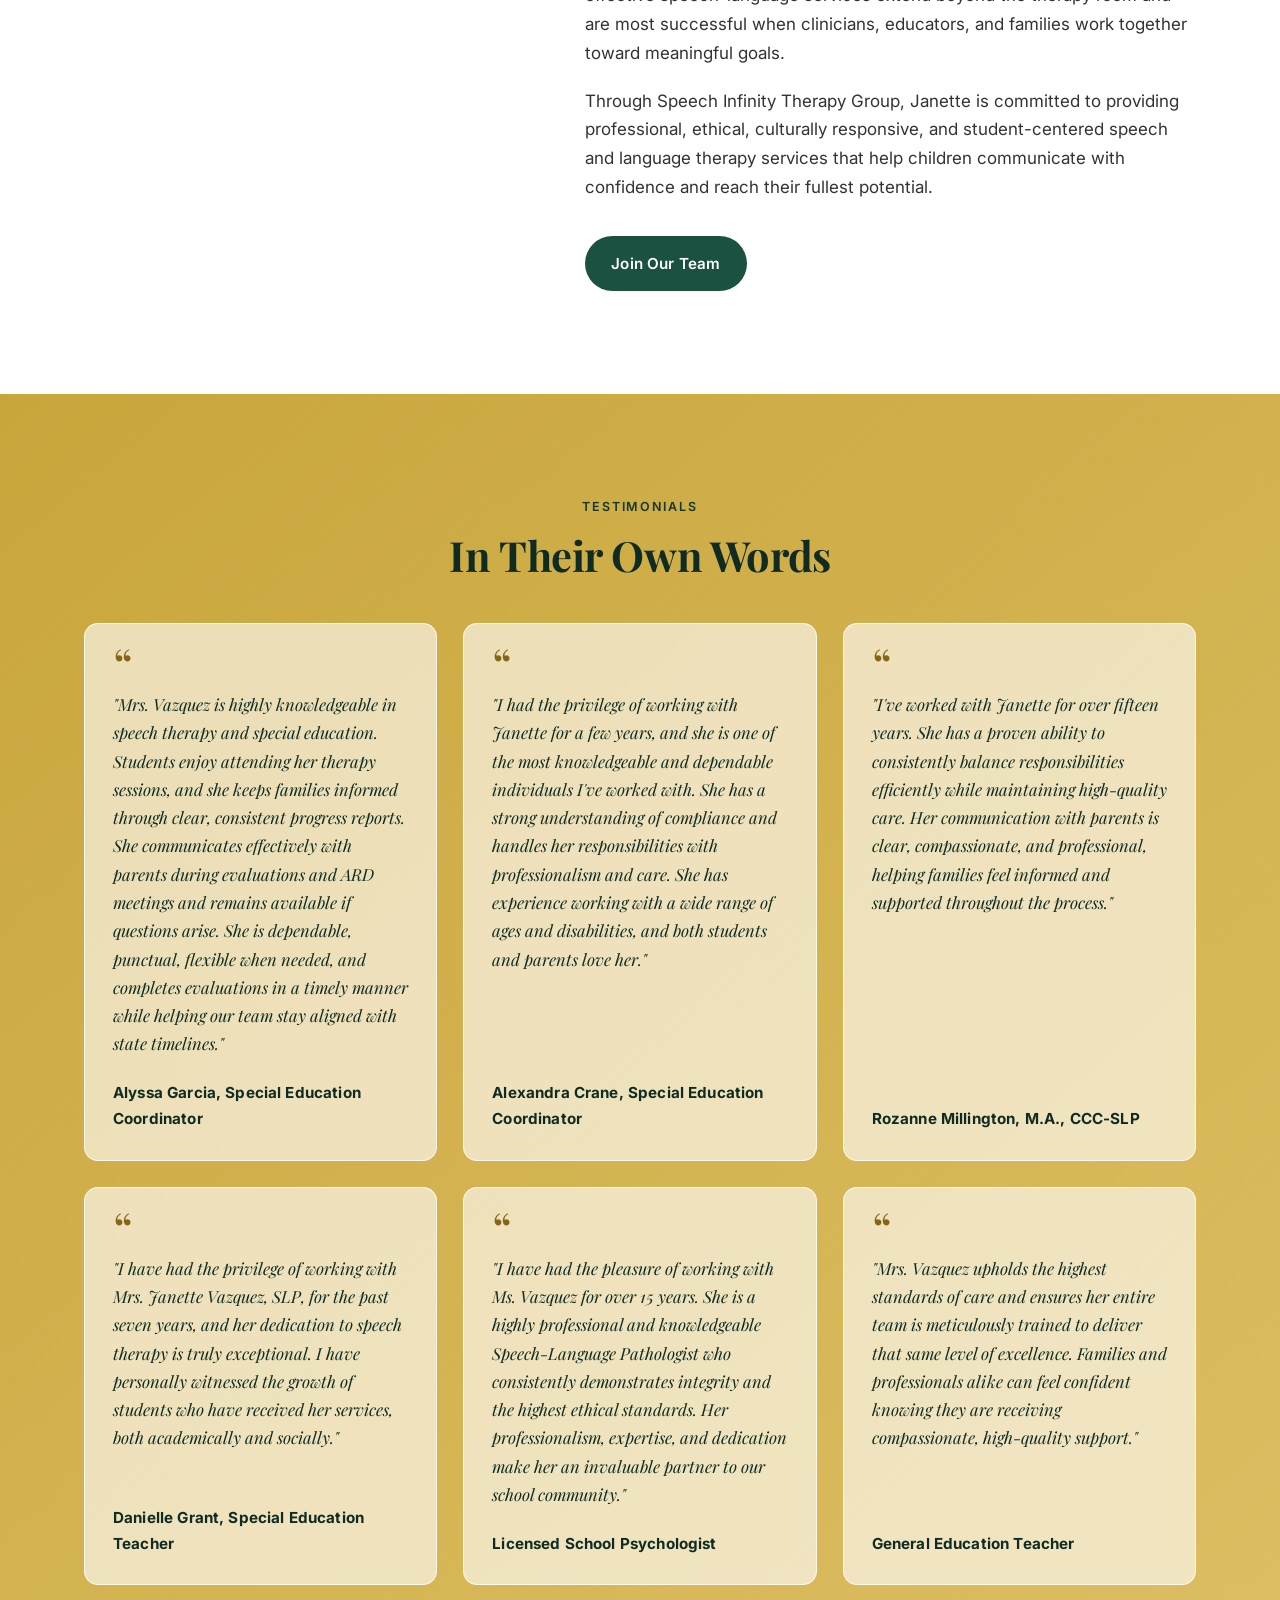
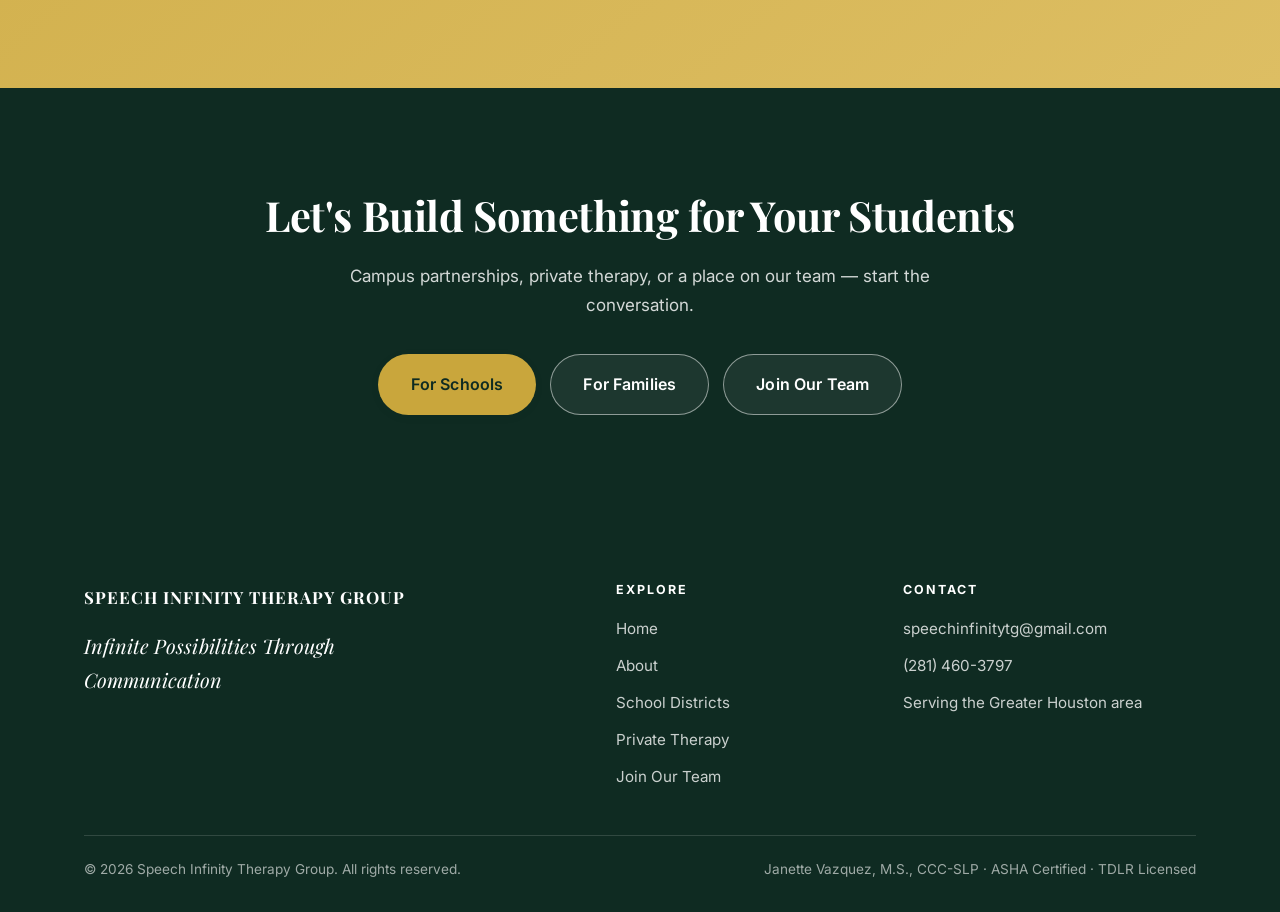
==== commit 21afae5b: "Credit Danielle Grant's testimonial by name" ====
--- a/about.html
+++ b/about.html
@@ -200,7 +200,7 @@
           <p>"I have had the privilege of working with Mrs. Janette Vazquez, SLP, for the past seven years, and
             her dedication to speech therapy is truly exceptional. I have personally witnessed the growth of
             students who have received her services, both academically and socially."</p>
-          <footer><span class="t-attrib">Special Education Teacher</span></footer>
+          <footer><span class="t-attrib">Danielle Grant, Special Education Teacher</span></footer>
         </blockquote>
 
         <blockquote class="testimonial reveal">
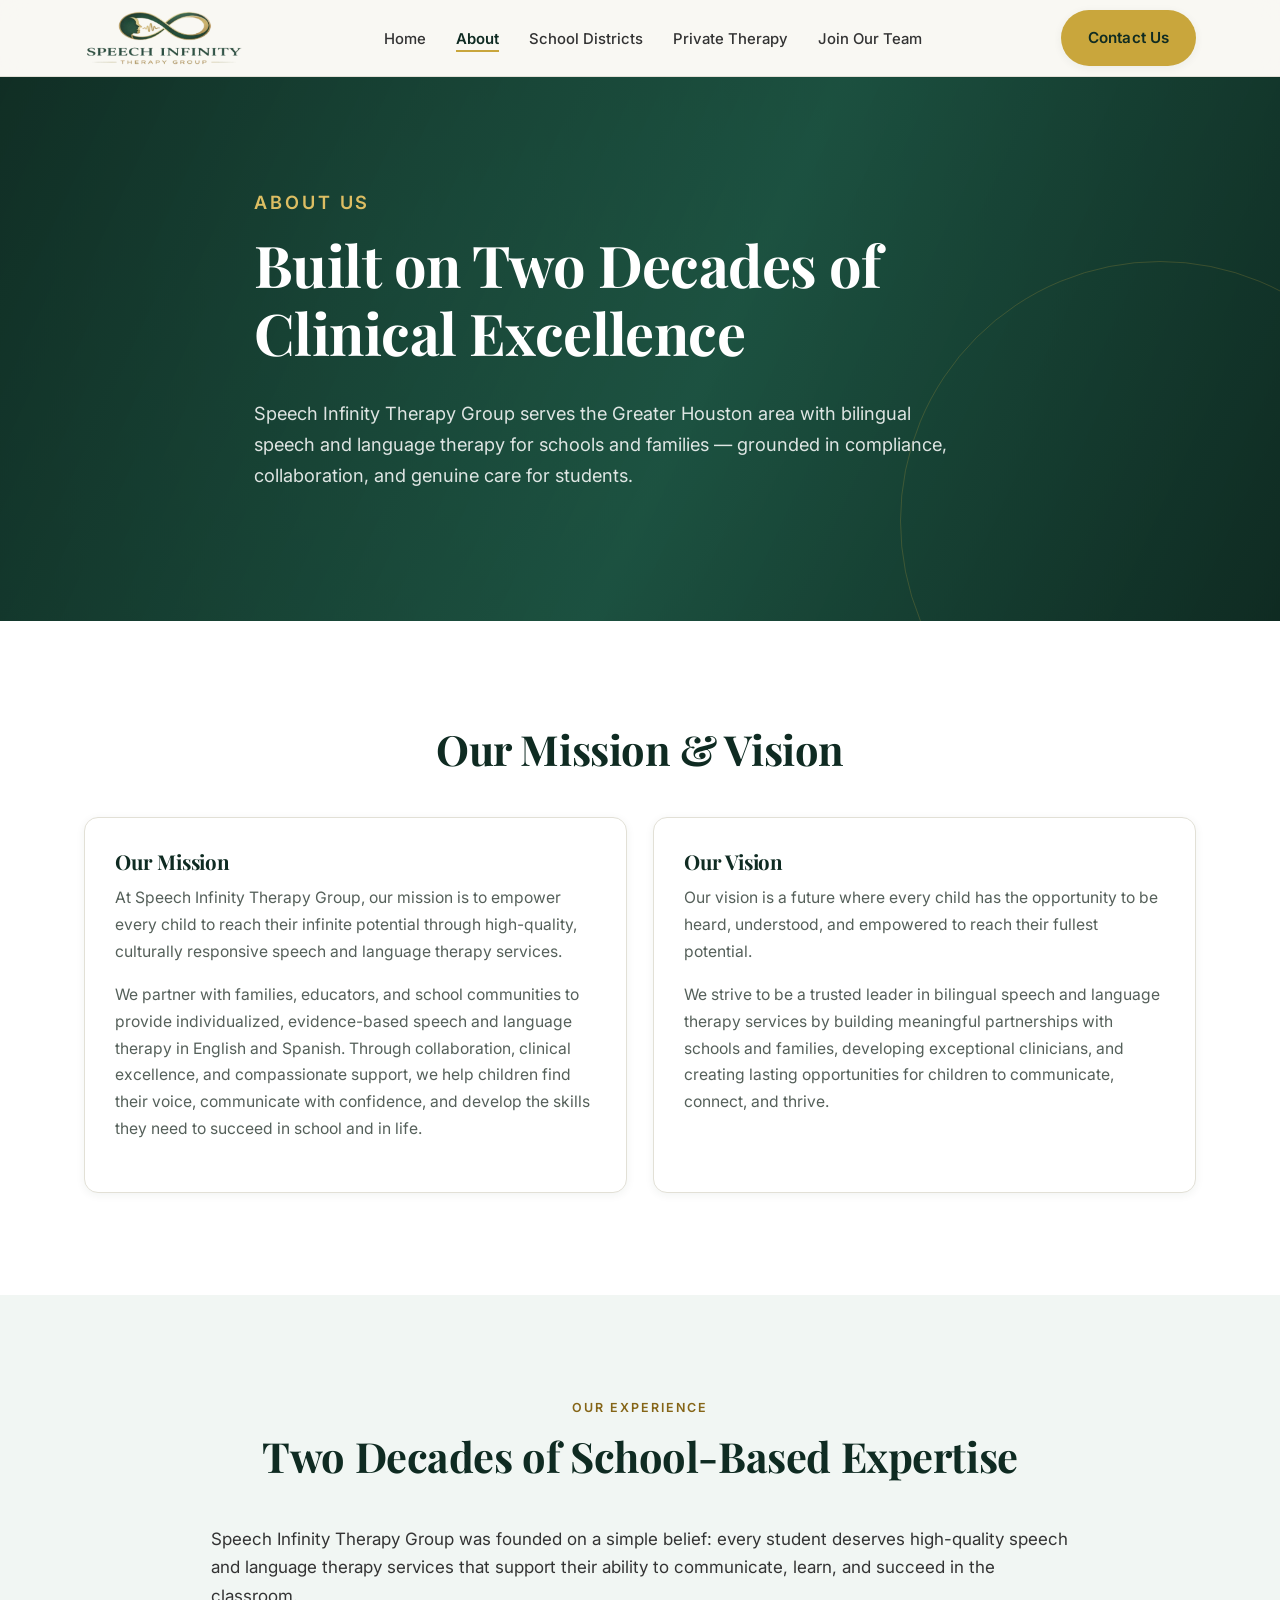
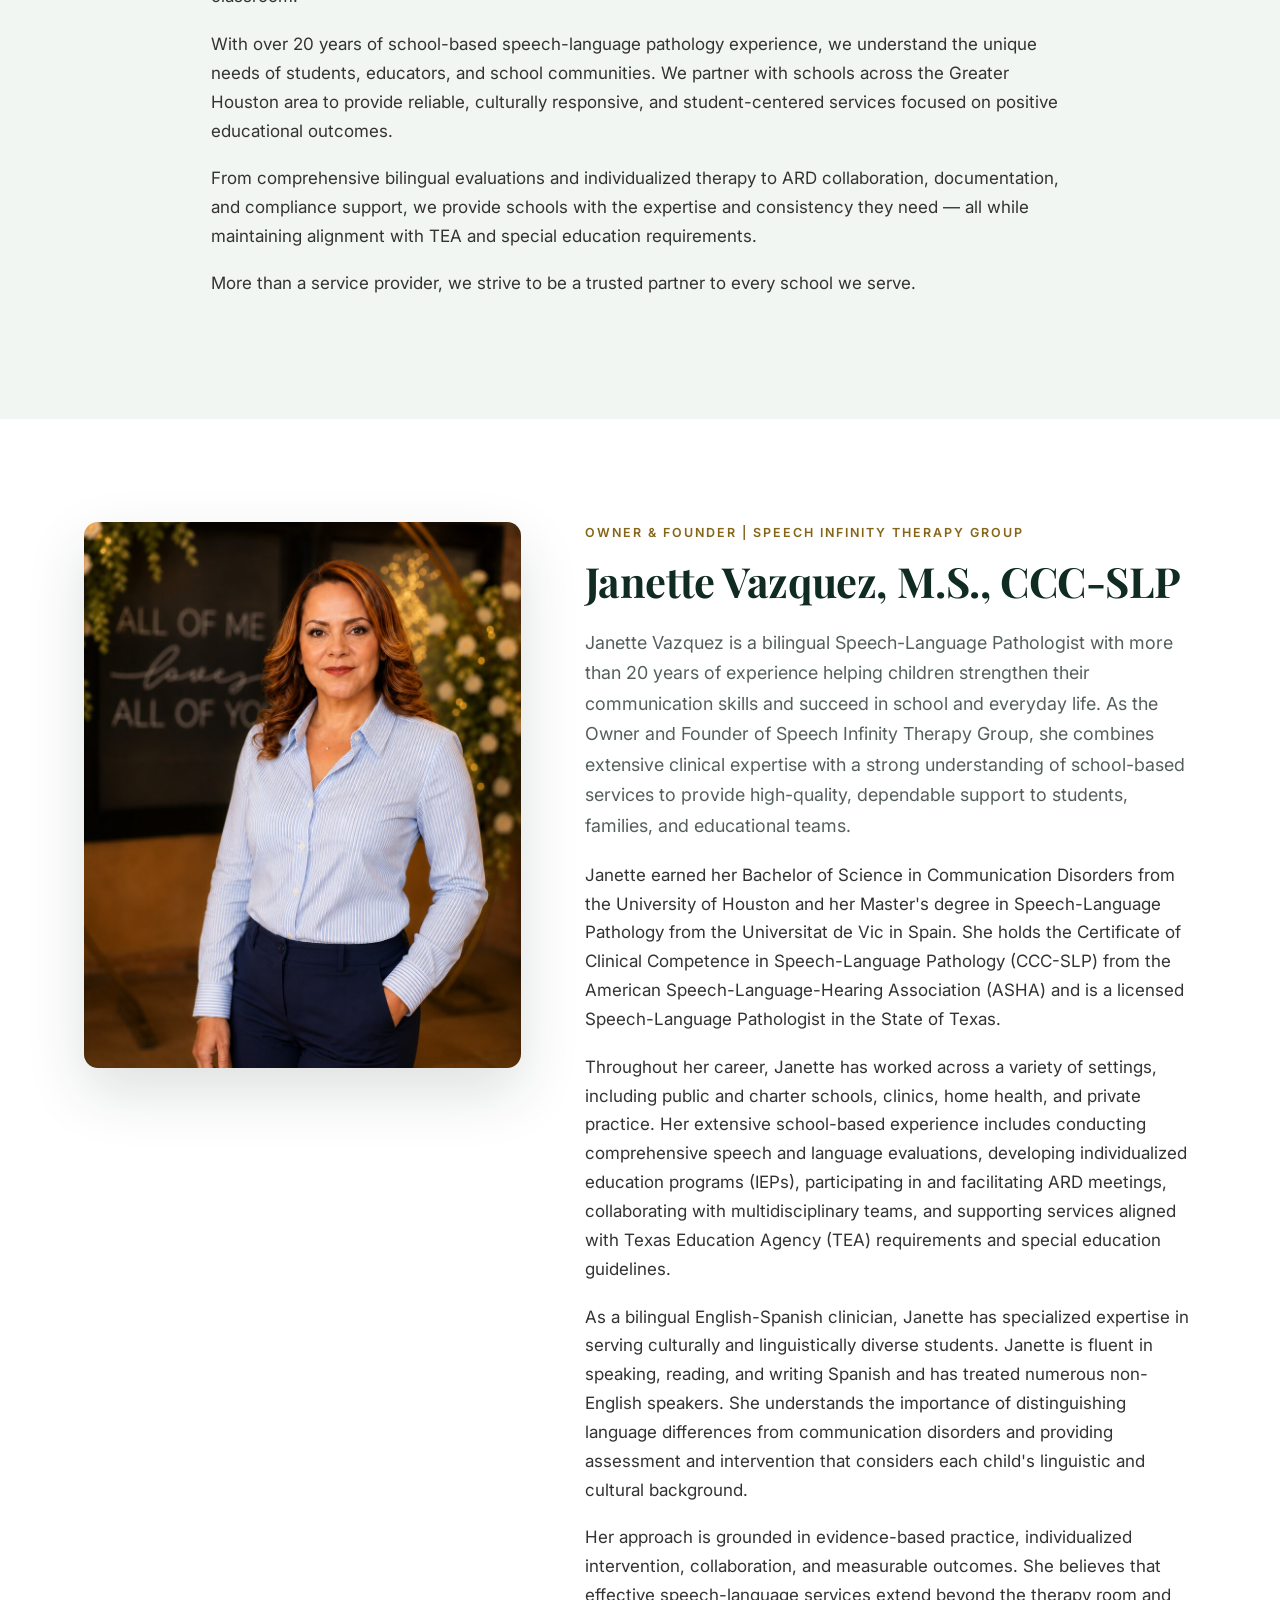
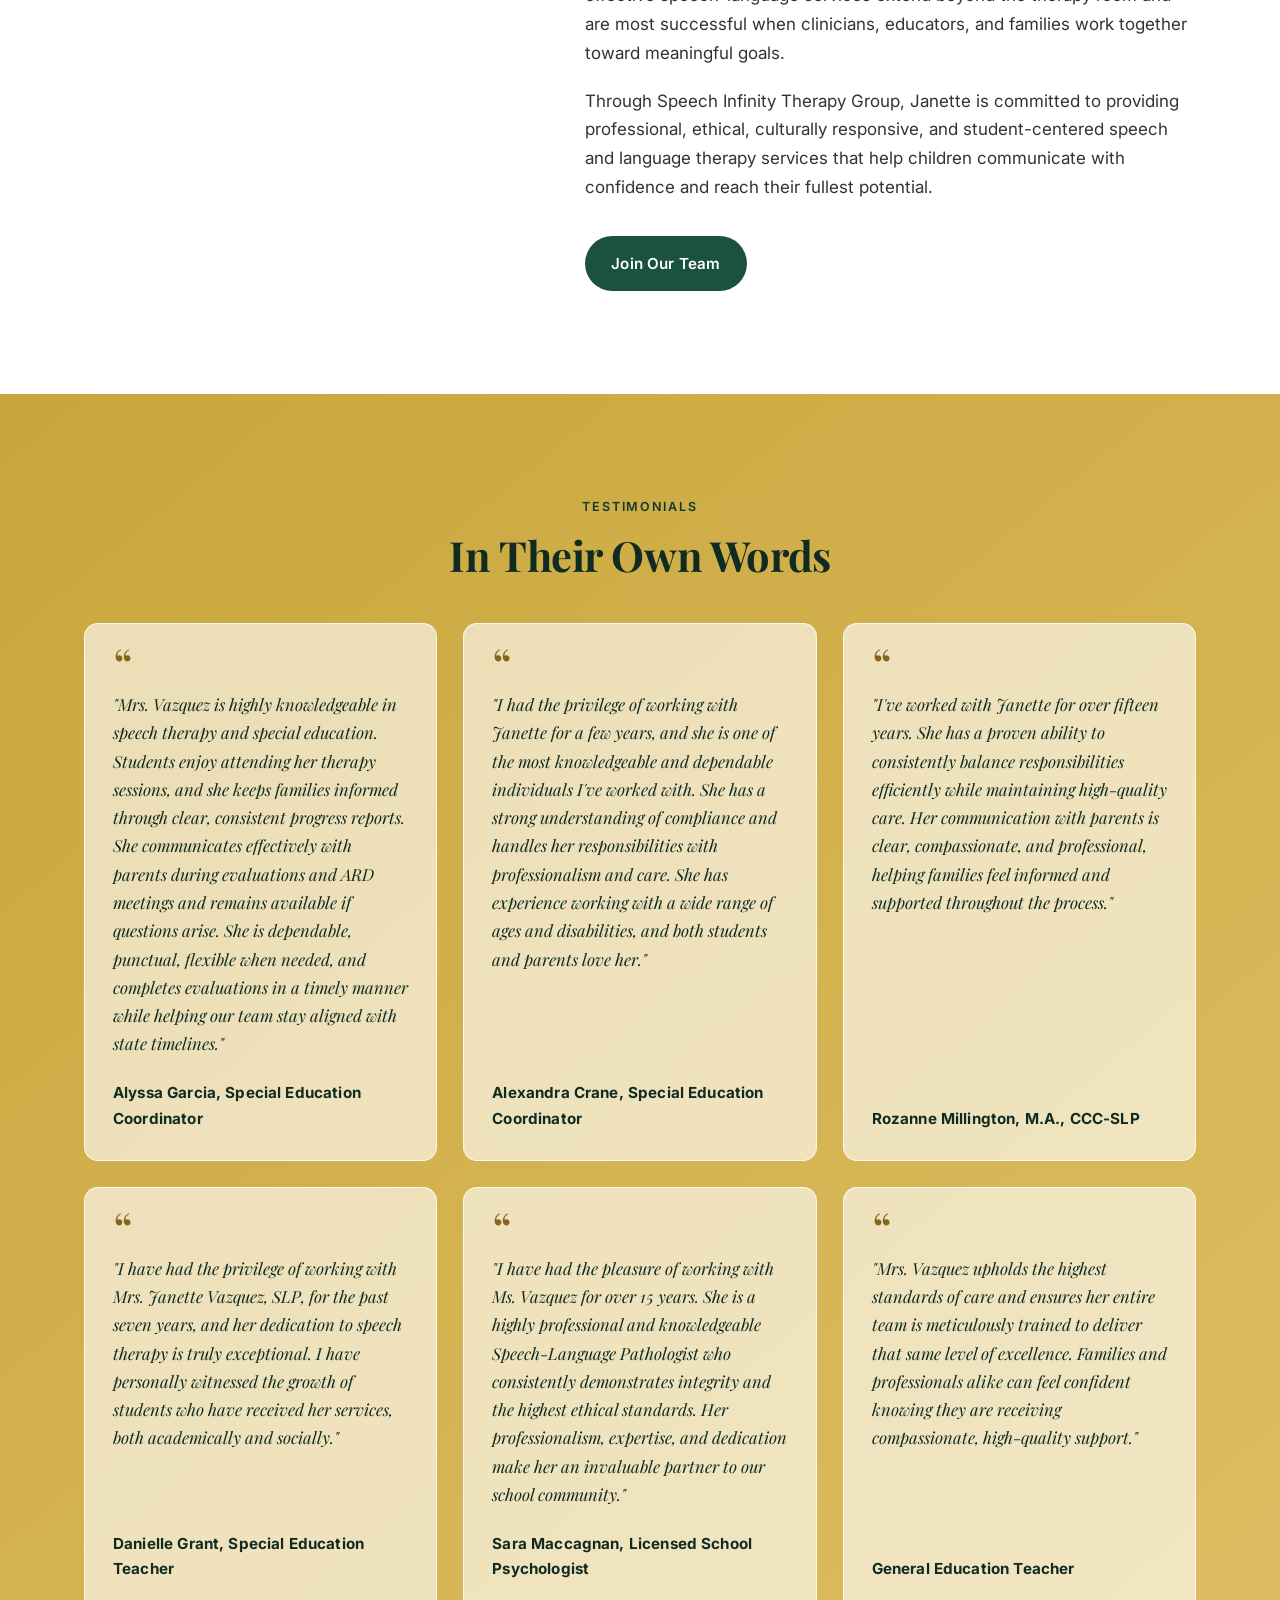
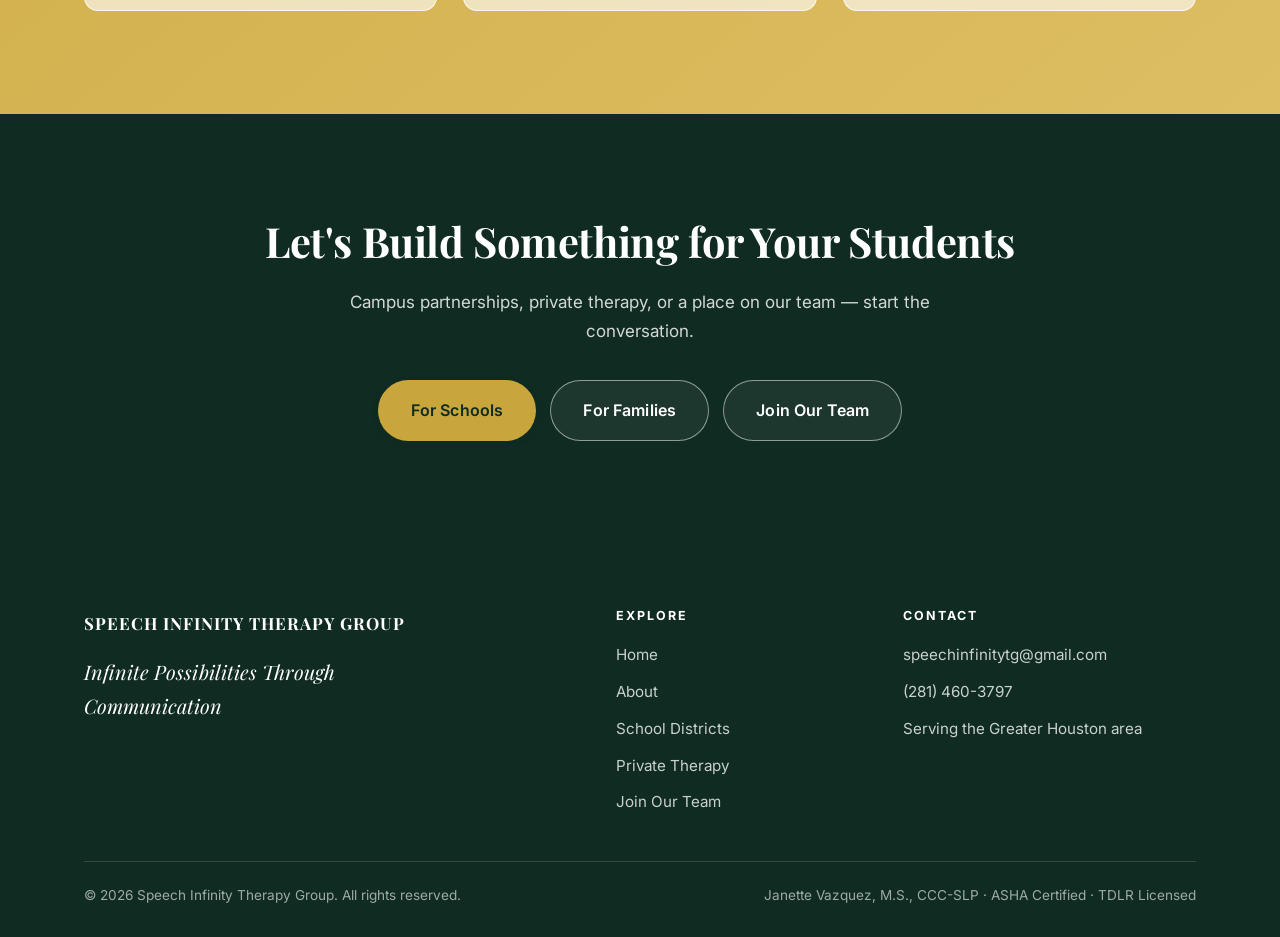
==== commit 48958000: "Credit Sara Maccagnan's testimonial by name" ====
--- a/about.html
+++ b/about.html
@@ -208,7 +208,7 @@
             and knowledgeable Speech-Language Pathologist who consistently demonstrates integrity and the highest
             ethical standards. Her professionalism, expertise, and dedication make her an invaluable partner to
             our school community."</p>
-          <footer><span class="t-attrib">Licensed School Psychologist</span></footer>
+          <footer><span class="t-attrib">Sara Maccagnan, Licensed School Psychologist</span></footer>
         </blockquote>
 
 
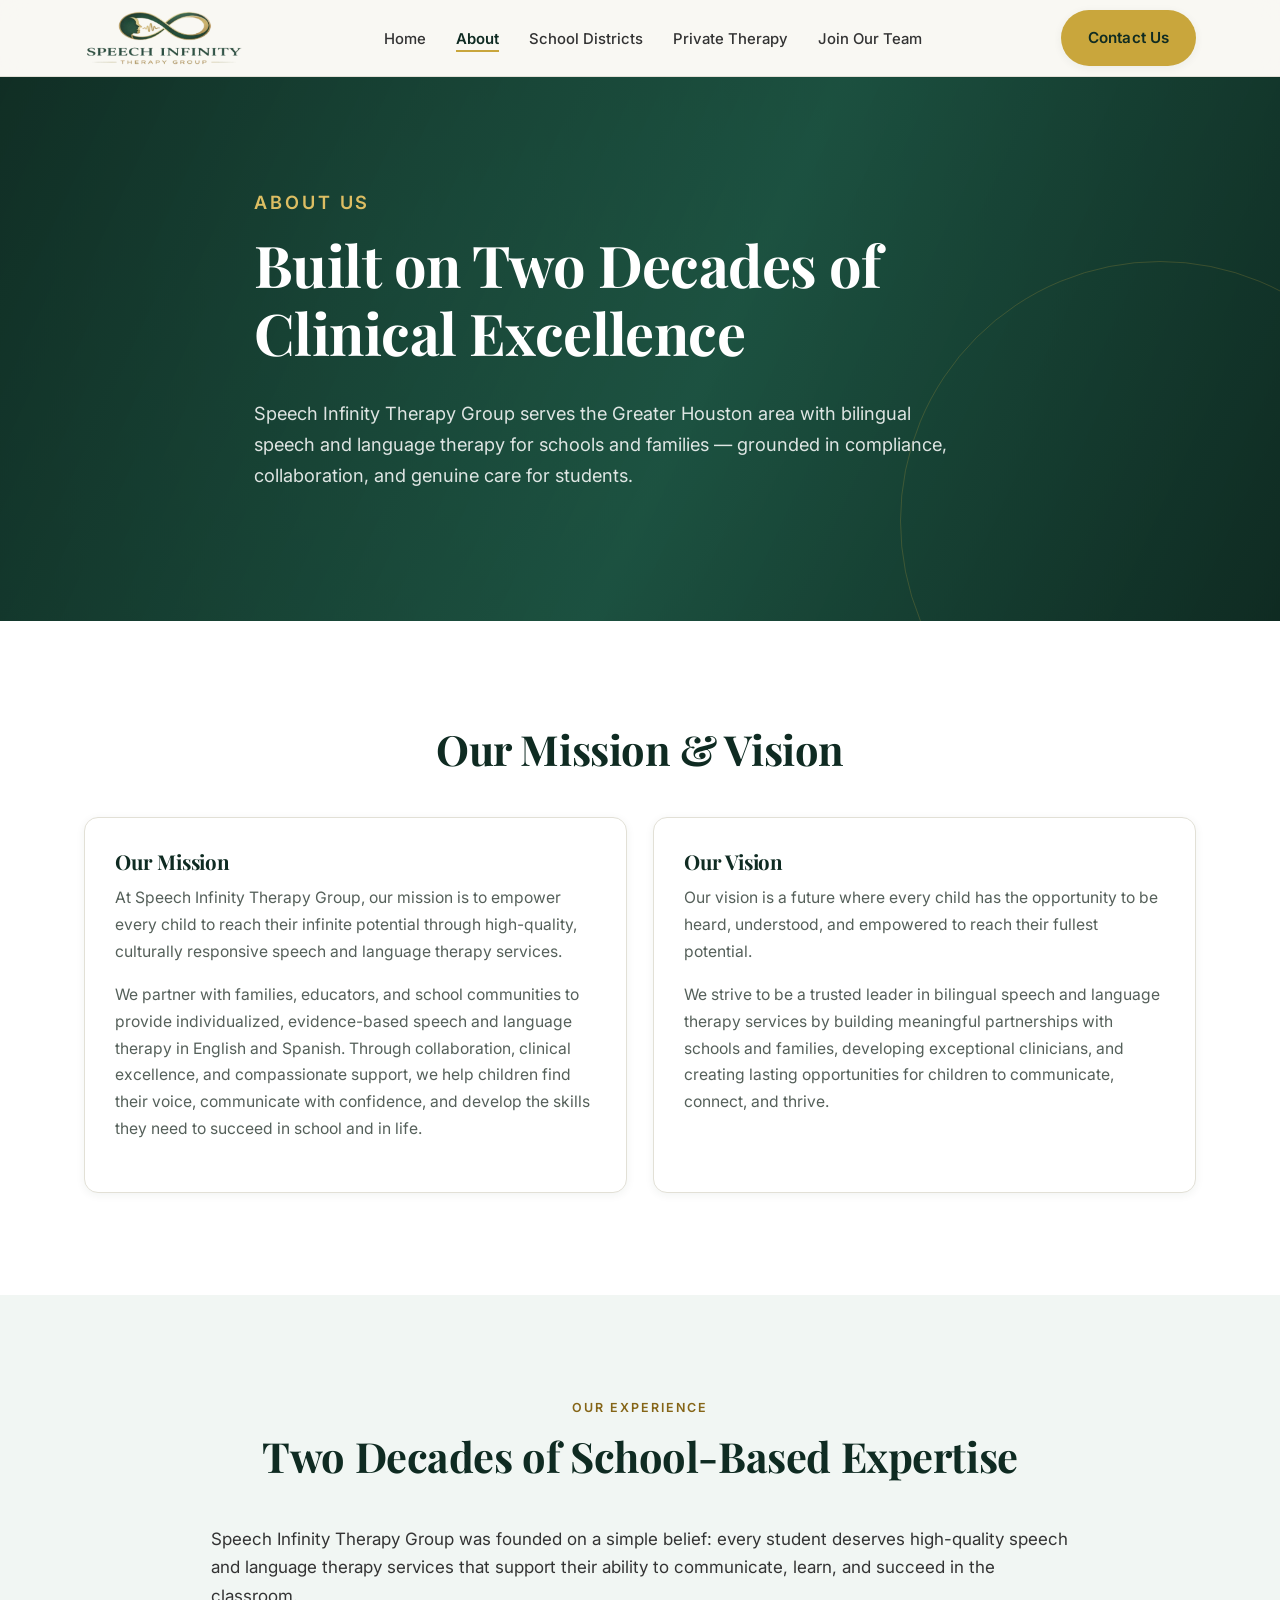
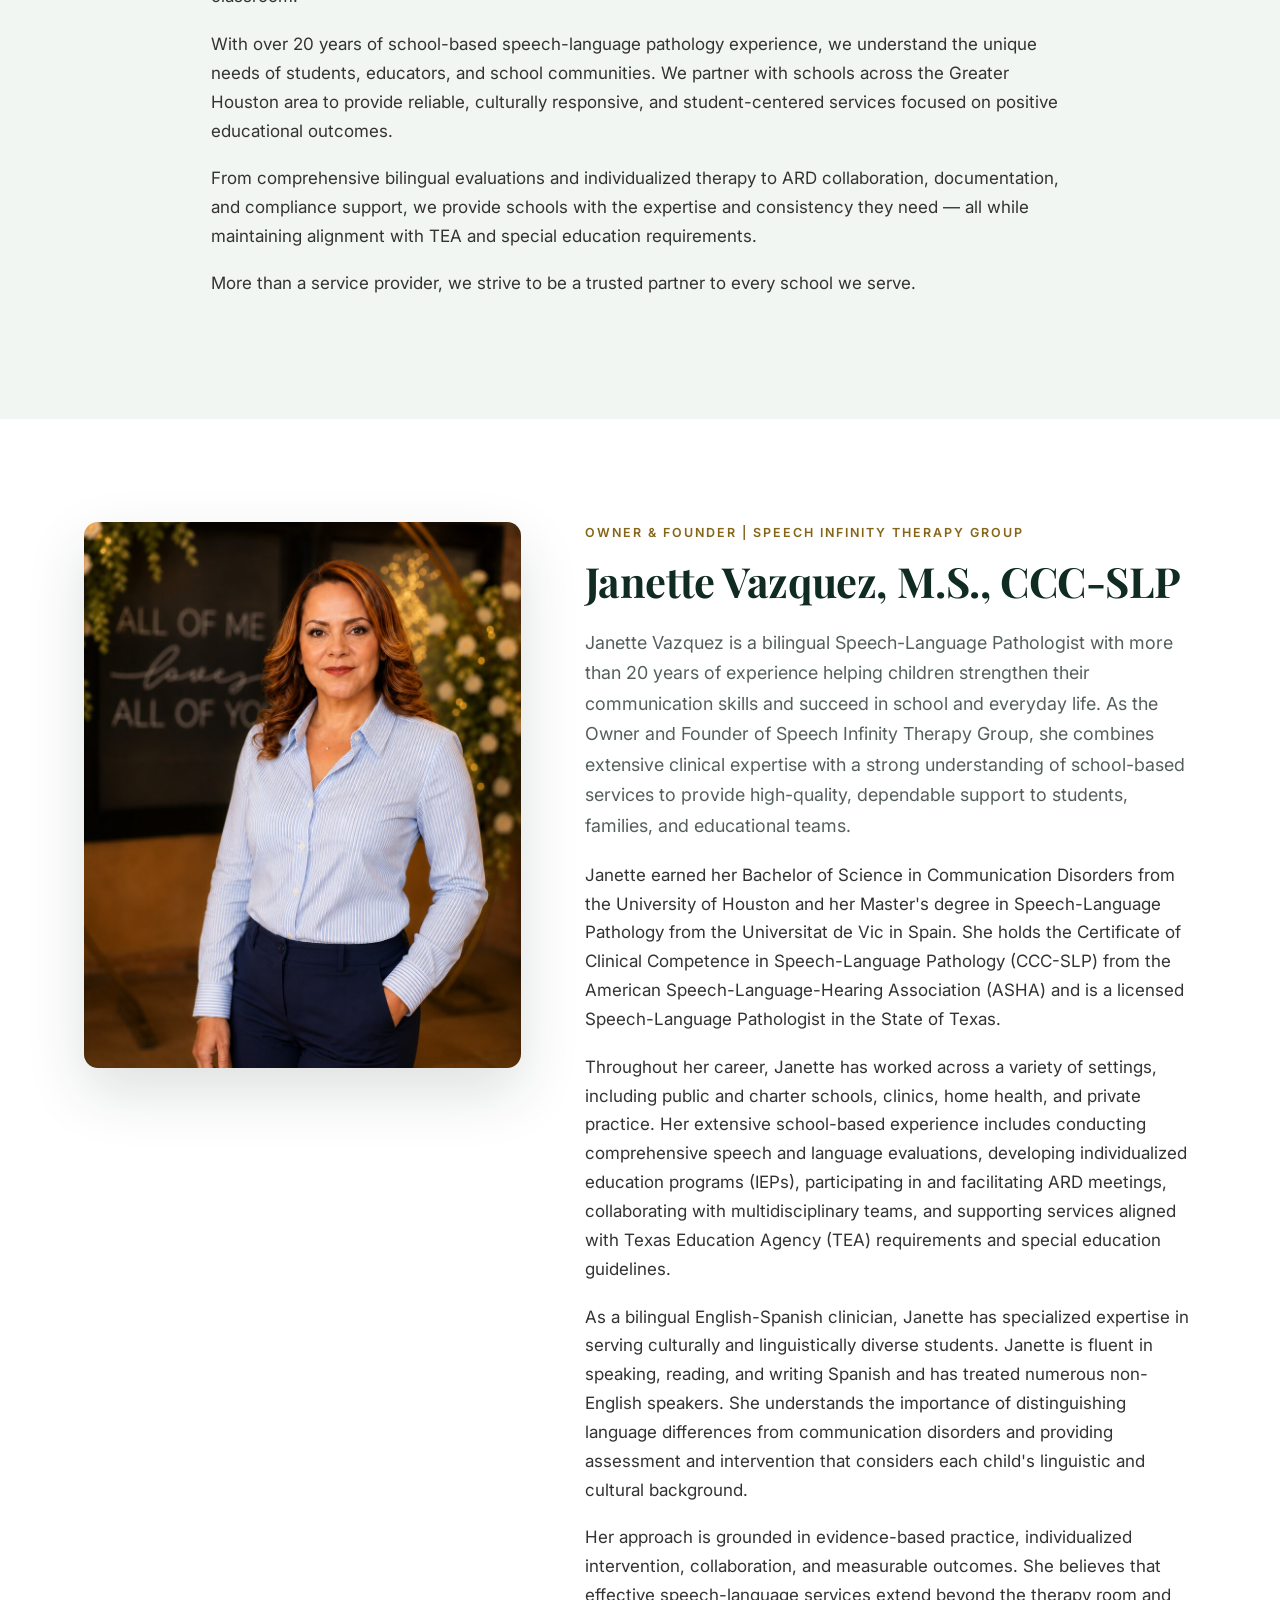
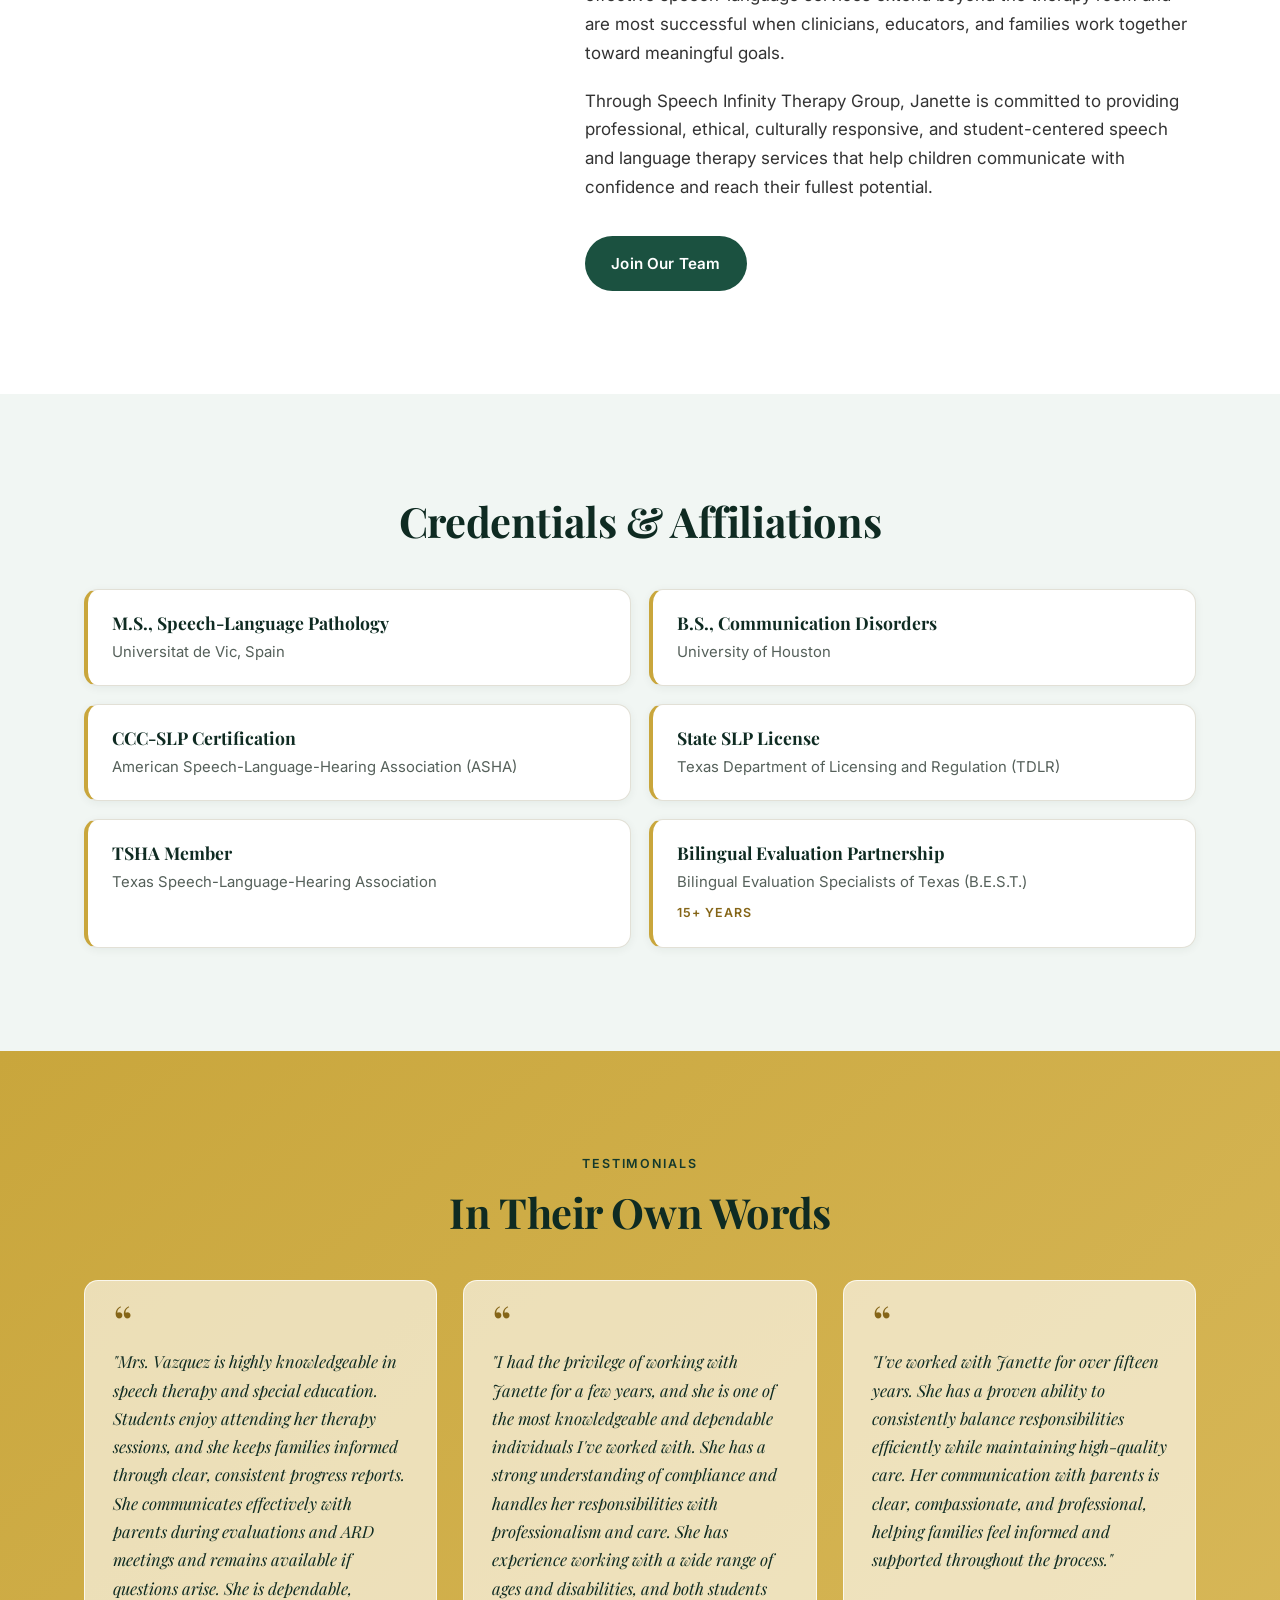
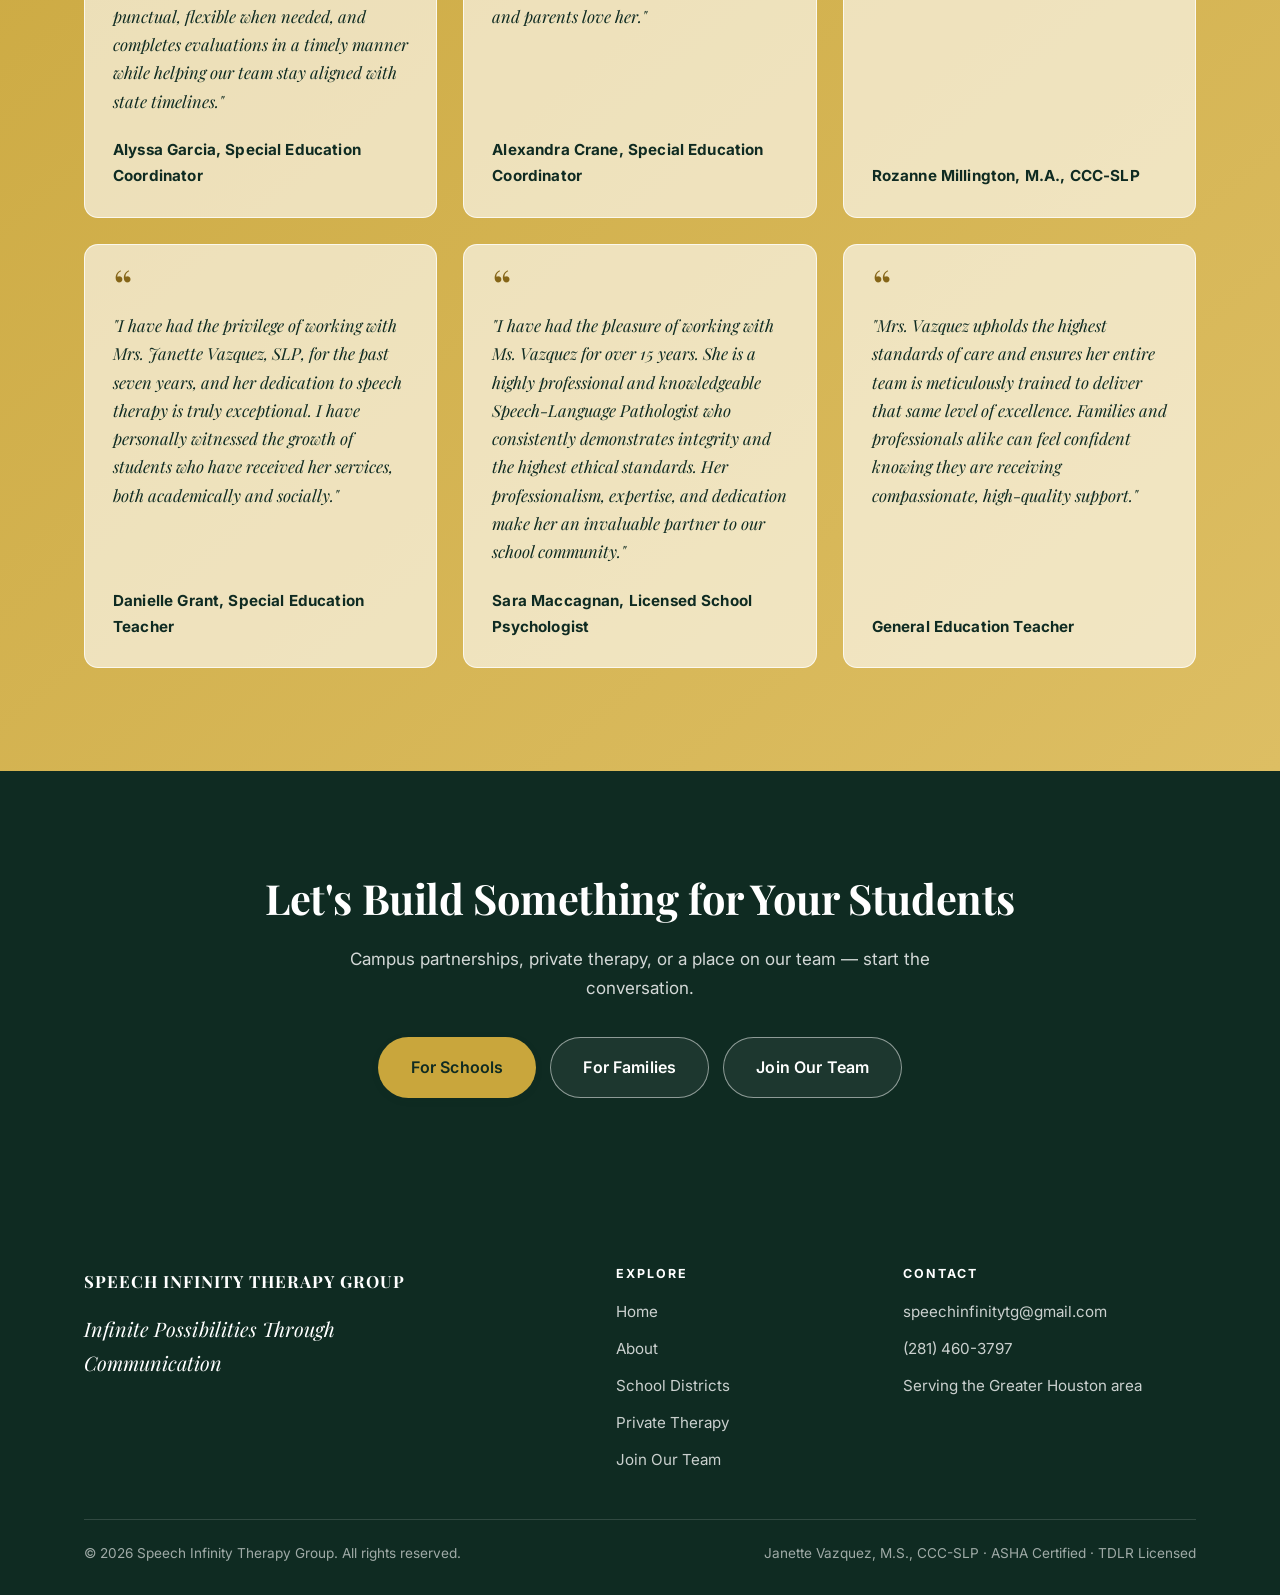
==== commit 9f8261f4: "Restore the credentials grid on About, without the old subtitle" ====
--- a/about.html
+++ b/about.html
@@ -163,6 +163,42 @@
     </div>
   </section>
 
+  <!-- CREDENTIALS -->
+  <section class="bg-mint">
+    <div class="wrap">
+      <div class="section-head center">
+        <h2>Credentials &amp; Affiliations</h2>
+      </div>
+      <ul class="creds">
+        <li class="reveal">
+          <span class="cred-name">M.S., Speech-Language Pathology</span>
+          <span class="cred-issuer">Universitat de Vic, Spain</span>
+        </li>
+        <li class="reveal">
+          <span class="cred-name">B.S., Communication Disorders</span>
+          <span class="cred-issuer">University of Houston</span>
+        </li>
+        <li class="reveal">
+          <span class="cred-name">CCC-SLP Certification</span>
+          <span class="cred-issuer">American Speech-Language-Hearing Association (ASHA)</span>
+        </li>
+        <li class="reveal">
+          <span class="cred-name">State SLP License</span>
+          <span class="cred-issuer">Texas Department of Licensing and Regulation (TDLR)</span>
+        </li>
+        <li class="reveal">
+          <span class="cred-name">TSHA Member</span>
+          <span class="cred-issuer">Texas Speech-Language-Hearing Association</span>
+        </li>
+        <li class="reveal">
+          <span class="cred-name">Bilingual Evaluation Partnership</span>
+          <span class="cred-issuer">Bilingual Evaluation Specialists of Texas (B.E.S.T.)</span>
+          <span class="cred-note">15+ years</span>
+        </li>
+      </ul>
+    </div>
+  </section>
+
   <!-- TESTIMONIALS -->
   <section id="testimonials" class="bg-gold">
     <div class="wrap">
